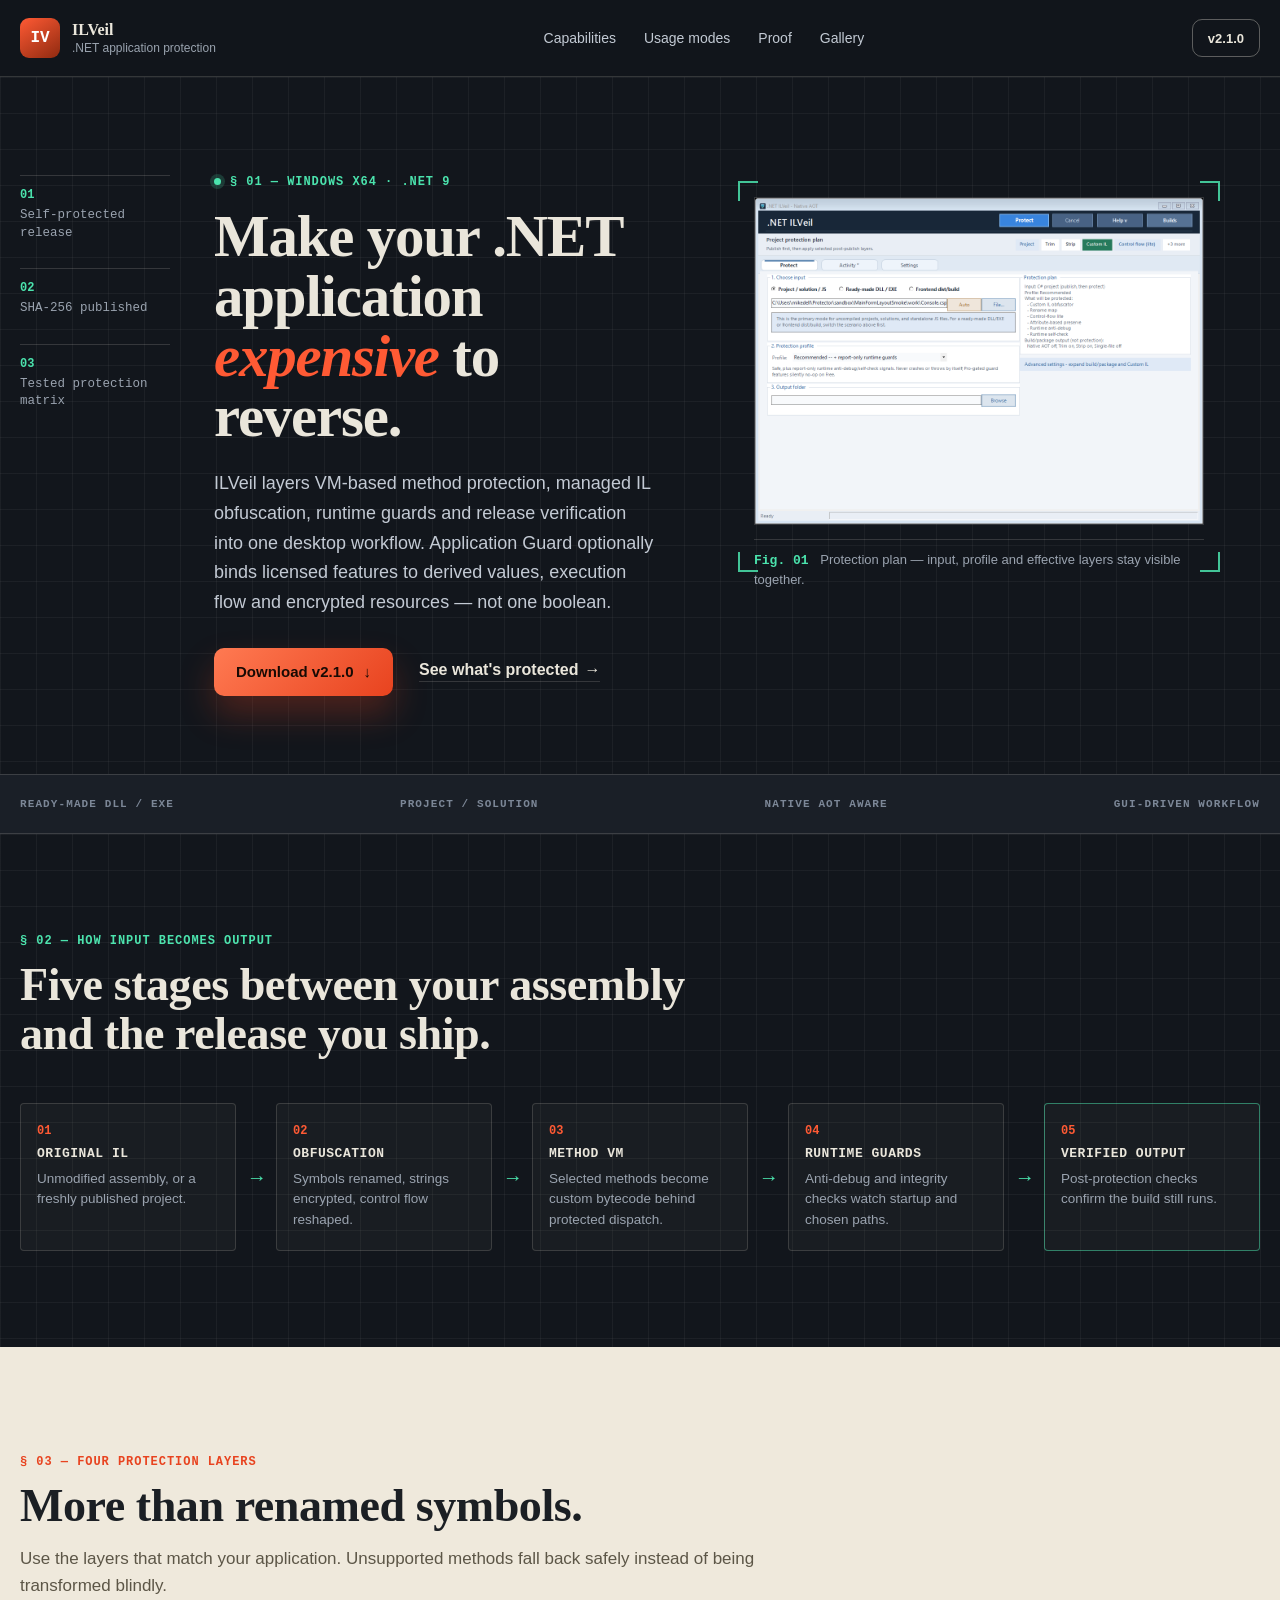
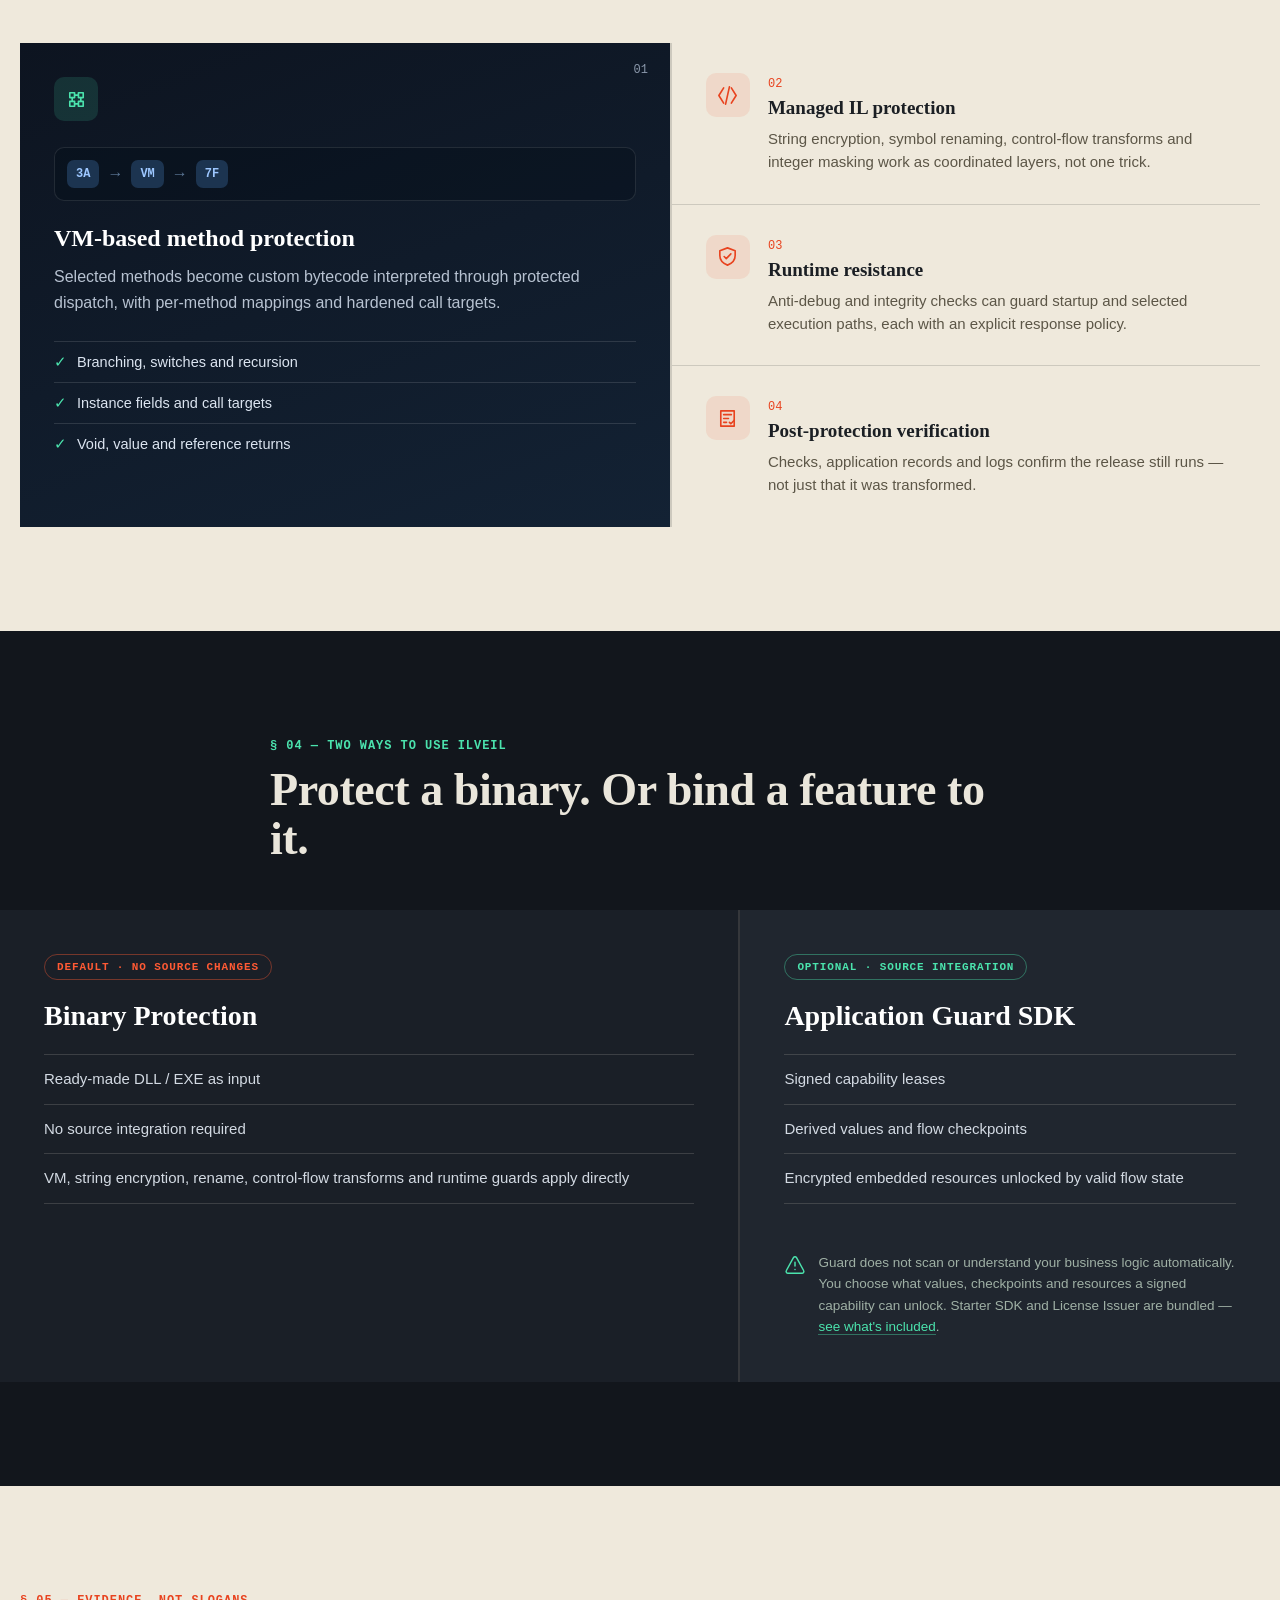
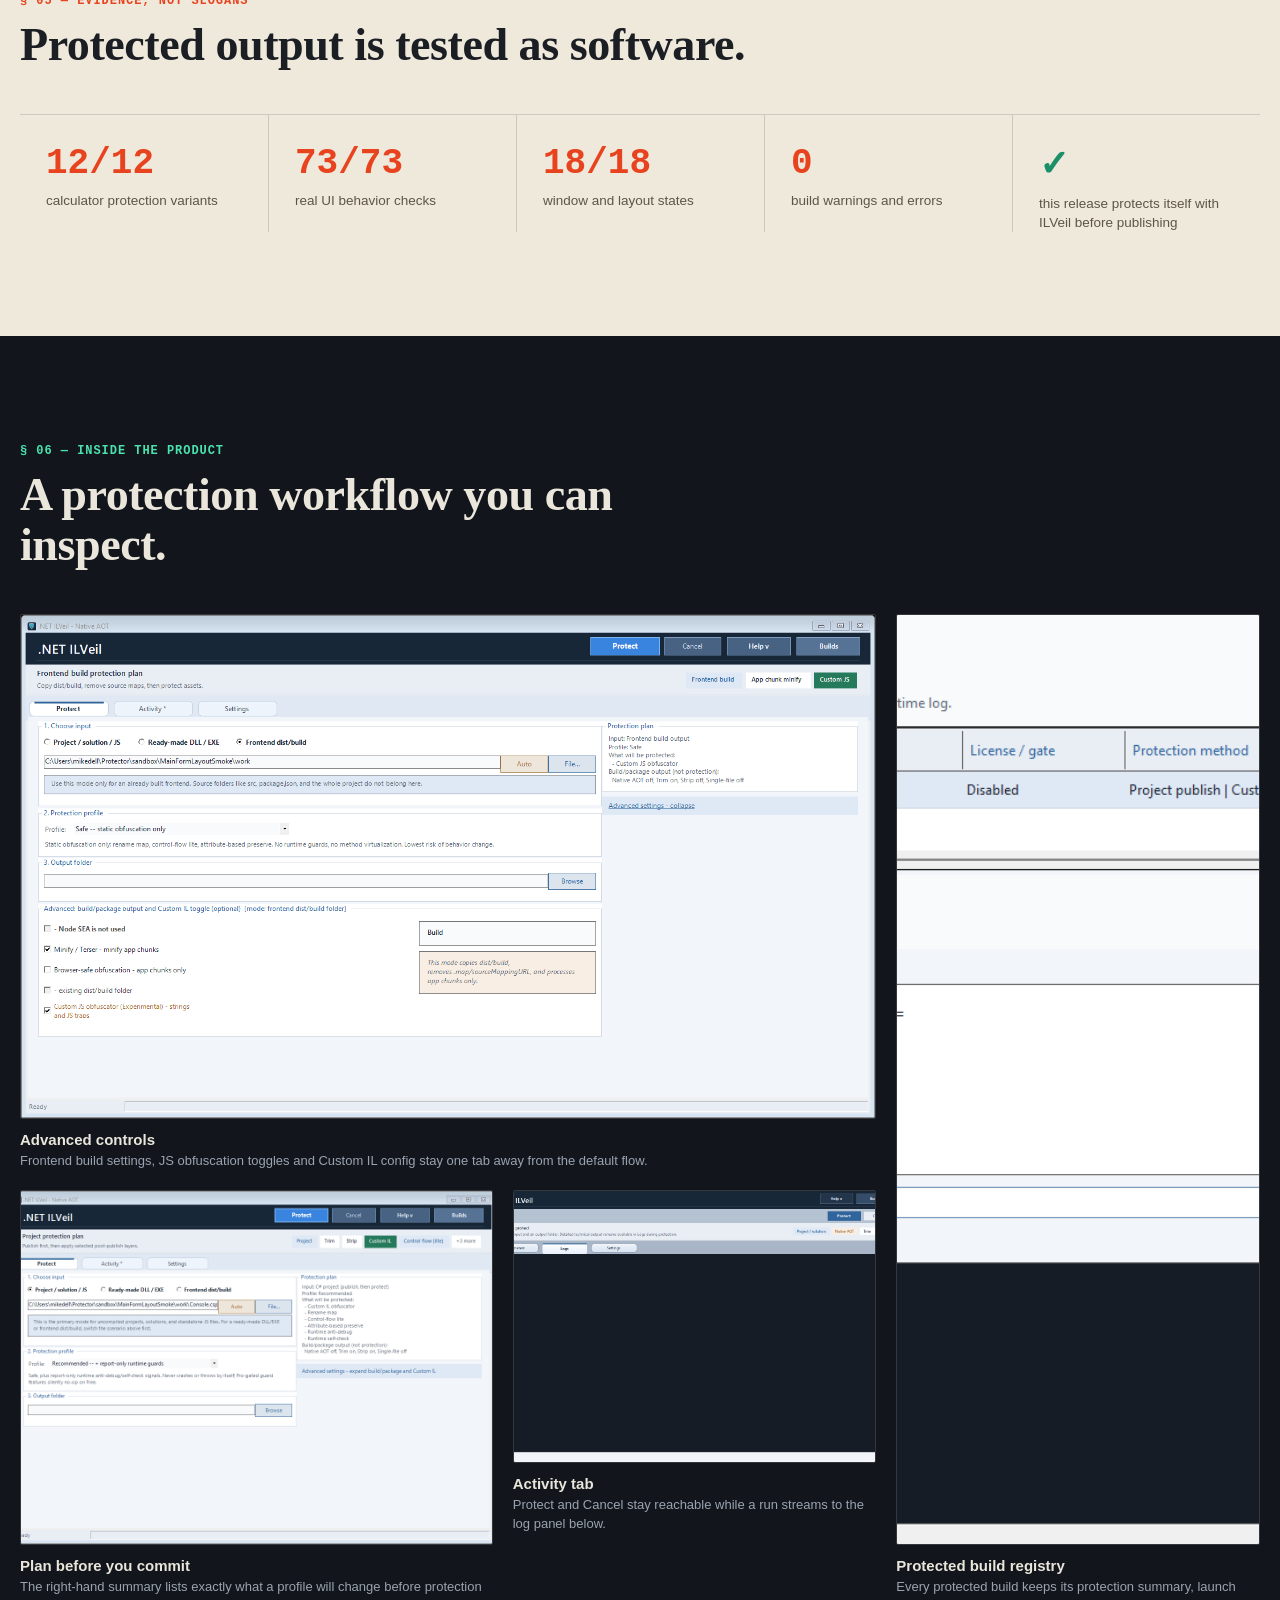
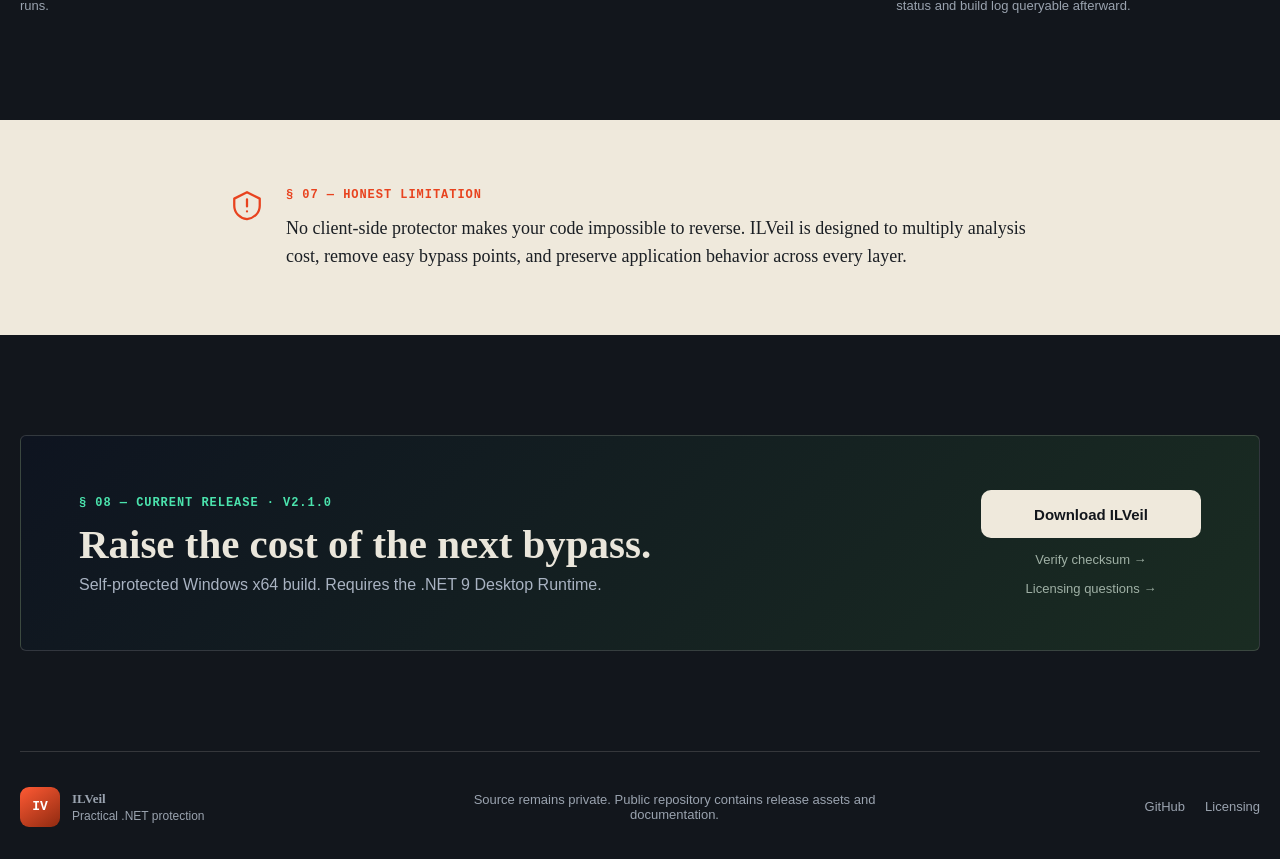
==== index.html @ 92268d52 "Refine ILVeil marketing site" ====
<!doctype html>
<html lang="en">
<head>
  <meta charset="utf-8">
  <meta name="viewport" content="width=device-width, initial-scale=1">
  <title>ILVeil .NET Obfuscator — Code Virtualization & App Protection</title>
  <meta name="description" content="Protect Windows .NET applications with method virtualization, IL obfuscation, runtime guards and optional license-bound Application Guard flows.">
  <meta name="robots" content="index, follow, max-image-preview:large">
  <meta name="author" content="ILVeil">
  <meta name="theme-color" content="#12161c">
  <link rel="canonical" href="https://denis-rz.github.io/ILVeil-Releases/">
  <meta property="og:title" content="ILVeil .NET Obfuscator — Code Virtualization & App Protection">
  <meta property="og:description" content="Layered binary protection and optional license-bound feature flows for Windows .NET applications.">
  <meta property="og:type" content="website">
  <meta property="og:url" content="https://denis-rz.github.io/ILVeil-Releases/">
  <meta property="og:site_name" content="ILVeil">
  <meta property="og:image" content="https://denis-rz.github.io/ILVeil-Releases/assets/screenshots/overview-main.png">
  <meta property="og:image:alt" content="ILVeil desktop .NET protection workflow">
  <meta name="twitter:card" content="summary_large_image">
  <meta name="twitter:title" content="ILVeil .NET Obfuscator — Code Virtualization & App Protection">
  <meta name="twitter:description" content="VM-based method protection, managed obfuscation, runtime guards and license-bound feature flows.">
  <meta name="twitter:image" content="https://denis-rz.github.io/ILVeil-Releases/assets/screenshots/overview-main.png">
  <link rel="icon" href="./assets/appicon.ico">
  <link rel="stylesheet" href="./styles.css?v=20260712d">
  <script type="application/ld+json">
  {"@context":"https://schema.org","@type":"SoftwareApplication","name":"ILVeil","applicationCategory":"DeveloperApplication","applicationSubCategory":".NET application protection and obfuscation","operatingSystem":"Windows 10, Windows 11","softwareVersion":"2.1.0","url":"https://denis-rz.github.io/ILVeil-Releases/","downloadUrl":"https://github.com/Denis-RZ/ILVeil-Releases/releases/download/v2.1.0/ILVeil-win-x64-2.1.0.zip","image":"https://denis-rz.github.io/ILVeil-Releases/assets/screenshots/overview-main.png","description":"Windows desktop software for VM-based .NET method protection, managed IL obfuscation, runtime guards and optional license-bound application flows.","offers":{"@type":"Offer","price":"0","priceCurrency":"USD","availability":"https://schema.org/InStock"}}
  </script>
</head>
<body>
  <a class="skip-link" href="#top">Skip to content</a>
  <header class="nav-wrap">
    <nav class="nav shell" aria-label="Primary navigation">
      <a class="brand" href="#top"><span class="brand-mark">IV</span><span><strong>ILVeil</strong><small>.NET application protection</small></span></a>
      <div class="nav-links">
        <a href="#capabilities">Capabilities</a><a href="#modes">Usage modes</a><a href="#proof">Proof</a><a href="#gallery">Gallery</a>
      </div>
      <a class="button button-small button-outline" href="https://github.com/Denis-RZ/ILVeil-Releases/releases/tag/v2.1.0">v2.1.0</a>
    </nav>
  </header>

  <main id="top">

    <section class="hero blueprint">
      <div class="shell hero-grid">
        <ul class="hero-rail" aria-label="Trust signals">
          <li><b>01</b><span>Self-protected release</span></li>
          <li><b>02</b><span>SHA-256 published</span></li>
          <li><b>03</b><span>Tested protection matrix</span></li>
        </ul>
        <div class="hero-copy">
          <span class="kicker"><i></i>§ 01 — Windows x64 · .NET 9</span>
          <h1>Make your .NET application <em>expensive</em> to reverse.</h1>
          <p class="hero-lede">ILVeil layers VM-based method protection, managed IL obfuscation, runtime guards and release verification into one desktop workflow. Application Guard optionally binds licensed features to derived values, execution flow and encrypted resources — not one boolean.</p>
          <div class="hero-actions">
            <a class="button button-primary" href="https://github.com/Denis-RZ/ILVeil-Releases/releases/download/v2.1.0/ILVeil-win-x64-2.1.0.zip">Download v2.1.0 <span>↓</span></a>
            <a class="text-link" href="#capabilities">See what's protected <span>→</span></a>
          </div>
        </div>
        <figure class="figure-frame hero-figure">
          <i class="corner corner-tl"></i><i class="corner corner-tr"></i><i class="corner corner-bl"></i><i class="corner corner-br"></i>
          <img src="./assets/screenshots/overview-main.png" width="1100" height="800" alt="ILVeil protection plan screen showing input selection, protection profile and output settings">
          <figcaption><b>Fig. 01</b> Protection plan — input, profile and effective layers stay visible together.</figcaption>
        </figure>
      </div>
    </section>

    <section class="signal-bar">
      <div class="shell signals"><span>READY-MADE DLL / EXE</span><span>PROJECT / SOLUTION</span><span>NATIVE AOT AWARE</span><span>GUI-DRIVEN WORKFLOW</span></div>
    </section>

    <section class="section pipeline-section blueprint" id="pipeline">
      <div class="shell">
        <div class="section-head">
          <span class="kicker">§ 02 — How input becomes output</span>
          <h2>Five stages between your assembly and the release you ship.</h2>
        </div>
        <div class="pipeline" role="list">
          <div class="pl-node" role="listitem"><b class="pl-num">01</b><span class="pl-tag">ORIGINAL IL</span><p>Unmodified assembly, or a freshly published project.</p></div>
          <i class="pl-arrow" aria-hidden="true">→</i>
          <div class="pl-node" role="listitem"><b class="pl-num">02</b><span class="pl-tag">OBFUSCATION</span><p>Symbols renamed, strings encrypted, control flow reshaped.</p></div>
          <i class="pl-arrow" aria-hidden="true">→</i>
          <div class="pl-node" role="listitem"><b class="pl-num">03</b><span class="pl-tag">METHOD VM</span><p>Selected methods become custom bytecode behind protected dispatch.</p></div>
          <i class="pl-arrow" aria-hidden="true">→</i>
          <div class="pl-node" role="listitem"><b class="pl-num">04</b><span class="pl-tag">RUNTIME GUARDS</span><p>Anti-debug and integrity checks watch startup and chosen paths.</p></div>
          <i class="pl-arrow" aria-hidden="true">→</i>
          <div class="pl-node pl-node-out" role="listitem"><b class="pl-num">05</b><span class="pl-tag">VERIFIED OUTPUT</span><p>Post-protection checks confirm the build still runs.</p></div>
        </div>
      </div>
    </section>

    <section class="section paper" id="capabilities">
      <div class="shell">
        <div class="section-head">
          <span class="kicker">§ 03 — Four protection layers</span>
          <h2>More than renamed symbols.</h2>
          <p>Use the layers that match your application. Unsupported methods fall back safely instead of being transformed blindly.</p>
        </div>
        <div class="capabilities-grid">
          <article class="cap-main">
            <span class="feature-index">01</span>
            <div class="feature-icon"><svg viewBox="0 0 24 24" aria-hidden="true"><path d="M5 5h5v5H5zM14 5h5v5h-5zM5 14h5v5H5zM14 14h5v5h-5z"/><path d="M10 7.5h4M7.5 10v4M16.5 10v4M10 16.5h4"/></svg></div>
            <div class="feature-visual"><span>3A</span><i>→</i><span>VM</span><i>→</i><span>7F</span></div>
            <h3>VM-based method protection</h3>
            <p>Selected methods become custom bytecode interpreted through protected dispatch, with per-method mappings and hardened call targets.</p>
            <ul><li>Branching, switches and recursion</li><li>Instance fields and call targets</li><li>Void, value and reference returns</li></ul>
          </article>
          <div class="cap-list">
            <article class="cap-item">
              <div class="feature-icon"><svg viewBox="0 0 24 24" aria-hidden="true"><path d="M8 4 3 12l5 8M16 4l5 8-5 8M14 3l-4 18"/></svg></div>
              <div><span class="feature-index-inline">02</span><h3>Managed IL protection</h3><p>String encryption, symbol renaming, control-flow transforms and integer masking work as coordinated layers, not one trick.</p></div>
            </article>
            <article class="cap-item">
              <div class="feature-icon"><svg viewBox="0 0 24 24" aria-hidden="true"><path d="M12 3 20 6v5c0 5-3.4 8.3-8 10-4.6-1.7-8-5-8-10V6z"/><path d="m8.5 12 2.2 2.2 4.8-5"/></svg></div>
              <div><span class="feature-index-inline">03</span><h3>Runtime resistance</h3><p>Anti-debug and integrity checks can guard startup and selected execution paths, each with an explicit response policy.</p></div>
            </article>
            <article class="cap-item">
              <div class="feature-icon"><svg viewBox="0 0 24 24" aria-hidden="true"><path d="M5 4h14v16H5zM8 8h8M8 12h5M8 16h3"/><path d="m14 16 1.5 1.5L19 14"/></svg></div>
              <div><span class="feature-index-inline">04</span><h3>Post-protection verification</h3><p>Checks, application records and logs confirm the release still runs — not just that it was transformed.</p></div>
            </article>
          </div>
        </div>
      </div>
    </section>

    <section class="modes-section" id="modes">
      <div class="section-head shell">
        <span class="kicker kicker-verify">§ 04 — Two ways to use ILVeil</span>
        <h2>Protect a binary. Or bind a feature to it.</h2>
      </div>
      <div class="modes-grid">
        <div class="mode-panel mode-primary">
          <span class="mode-tag">DEFAULT · NO SOURCE CHANGES</span>
          <h3>Binary Protection</h3>
          <ul>
            <li>Ready-made DLL / EXE as input</li>
            <li>No source integration required</li>
            <li>VM, string encryption, rename, control-flow transforms and runtime guards apply directly</li>
          </ul>
        </div>
        <div class="mode-panel mode-secondary">
          <span class="mode-tag mode-tag-verify">OPTIONAL · SOURCE INTEGRATION</span>
          <h3>Application Guard SDK</h3>
          <ul>
            <li>Signed capability leases</li>
            <li>Derived values and flow checkpoints</li>
            <li>Encrypted embedded resources unlocked by valid flow state</li>
          </ul>
          <div class="mode-note">
            <svg viewBox="0 0 24 24" aria-hidden="true"><path d="M12 9v4M12 17h.01M10.3 3.9 2.6 18a2 2 0 0 0 1.8 3h15.2a2 2 0 0 0 1.8-3L13.7 3.9a2 2 0 0 0-3.4 0Z"/></svg>
            <p>Guard does not scan or understand your business logic automatically. You choose what values, checkpoints and resources a signed capability can unlock. Starter SDK and License Issuer are bundled — <a href="./release-notes.md">see what's included</a>.</p>
          </div>
        </div>
      </div>
    </section>

    <section class="section paper" id="proof">
      <div class="shell">
        <div class="section-head">
          <span class="kicker">§ 05 — Evidence, not slogans</span>
          <h2>Protected output is tested as software.</h2>
        </div>
        <div class="ledger">
          <div class="ledger-item"><strong>12/12</strong><span>calculator protection variants</span></div>
          <div class="ledger-item"><strong>73/73</strong><span>real UI behavior checks</span></div>
          <div class="ledger-item"><strong>18/18</strong><span>window and layout states</span></div>
          <div class="ledger-item"><strong>0</strong><span>build warnings and errors</span></div>
          <div class="ledger-item ledger-item-text"><strong>✓</strong><span>this release protects itself with ILVeil before publishing</span></div>
        </div>
      </div>
    </section>

    <section class="section gallery-section" id="gallery">
      <div class="shell">
        <div class="section-head">
          <span class="kicker">§ 06 — Inside the product</span>
          <h2>A protection workflow you can inspect.</h2>
        </div>
        <div class="gallery-grid">
          <figure class="shot shot-a">
            <img loading="lazy" decoding="async" src="./assets/screenshots/settings-custom-il.png" width="1500" height="884" alt="ILVeil advanced settings for Custom IL obfuscation and JS protection controls">
            <figcaption><b>Advanced controls</b><span>Frontend build settings, JS obfuscation toggles and Custom IL config stay one tab away from the default flow.</span></figcaption>
          </figure>
          <figure class="shot shot-b">
            <img loading="lazy" decoding="async" src="./assets/screenshots/applications.png" width="1460" height="801" alt="ILVeil protected build registry listing a tracked application and its build summary">
            <figcaption><b>Protected build registry</b><span>Every protected build keeps its protection summary, launch status and build log queryable afterward.</span></figcaption>
          </figure>
          <figure class="shot shot-c">
            <img loading="lazy" decoding="async" src="./assets/screenshots/overview-main.png" width="1100" height="800" alt="Detail crop of the ILVeil protection plan summary panel listing what a profile will change">
            <figcaption><b>Plan before you commit</b><span>The right-hand summary lists exactly what a profile will change before protection runs.</span></figcaption>
          </figure>
          <figure class="shot shot-d">
            <img loading="lazy" decoding="async" src="./assets/screenshots/logs.png" width="1280" height="845" alt="ILVeil activity tab toolbar with Protect and Cancel controls above the run log panel">
            <figcaption><b>Activity tab</b><span>Protect and Cancel stay reachable while a run streams to the log panel below.</span></figcaption>
          </figure>
        </div>
      </div>
    </section>

    <section class="honesty-section paper" id="honesty">
      <div class="shell honesty-wrap">
        <svg viewBox="0 0 24 24" aria-hidden="true" class="honesty-icon"><path d="M12 3 3 7.5v5c0 5 3.8 8.7 9 9.5 5.2-.8 9-4.5 9-9.5v-5z"/><path d="M12 8v5M12 16.5h.01"/></svg>
        <div>
          <span class="kicker">§ 07 — Honest limitation</span>
          <p>No client-side protector makes your code impossible to reverse. ILVeil is designed to multiply analysis cost, remove easy bypass points, and preserve application behavior across every layer.</p>
        </div>
      </div>
    </section>

    <section class="cta shell" id="download">
      <div>
        <span class="kicker kicker-verify">§ 08 — Current release · v2.1.0</span>
        <h2>Raise the cost of the next bypass.</h2>
        <p>Self-protected Windows x64 build. Requires the .NET 9 Desktop Runtime.</p>
      </div>
      <div class="cta-actions">
        <a class="button button-light" href="https://github.com/Denis-RZ/ILVeil-Releases/releases/download/v2.1.0/ILVeil-win-x64-2.1.0.zip">Download ILVeil</a>
        <a href="./releases/SHA256SUMS.txt">Verify checksum →</a>
        <a href="mailto:dengwebdev@gmail.com">Licensing questions →</a>
      </div>
    </section>
  </main>

  <footer class="footer shell">
    <a class="brand" href="#top"><span class="brand-mark">IV</span><span><strong>ILVeil</strong><small>Practical .NET protection</small></span></a>
    <p>Source remains private. Public repository contains release assets and documentation.</p>
    <div><a href="https://github.com/Denis-RZ/ILVeil-Releases">GitHub</a><a href="mailto:dengwebdev@gmail.com">Licensing</a></div>
  </footer>
</body>
</html>
---- styles.css ----
/* ===== Tokens ===== */
:root{
  --ink:#12161c;
  --ink-2:#1a1f27;
  --ink-3:#20262f;
  --paper:#efe9dc;
  --paper-2:#e6dfcd;
  --text-dark:#eae6db;
  --text-dark-muted:#9aa3af;
  --text-paper:#1b1f24;
  --text-paper-muted:#5c5647;
  --rule-dark:rgba(234,230,219,.16);
  --rule-paper:rgba(27,31,36,.16);
  --signal:#ff5a34;
  --signal-2:#e8431f;
  --verify:#4be3ad;
  --mono:ui-monospace,"Cascadia Code","Cascadia Mono",Consolas,"SFMono-Regular",Menlo,monospace;
  --serif:ui-serif,Charter,"Iowan Old Style","Palatino Linotype",Georgia,"Times New Roman",serif;
  --sans:"Segoe UI Variable Text","Segoe UI",-apple-system,BlinkMacSystemFont,Roboto,sans-serif;
  --max:1280px;
}
*{box-sizing:border-box}
html{scroll-behavior:smooth}
body{margin:0;background:var(--ink);color:var(--text-dark);font-family:var(--sans);overflow-x:hidden}
a{color:inherit;text-decoration:none}
img{display:block;max-width:100%;height:auto}
ul{margin:0;padding:0;list-style:none}
p{margin:0}
.shell{width:min(calc(100% - 40px),var(--max));margin-inline:auto}
.paper{background:var(--paper);color:var(--text-paper)}
.skip-link{position:absolute;left:-999px;top:0;z-index:100;padding:14px 18px;background:var(--signal);color:var(--ink);font-weight:700}
.skip-link:focus{left:12px;top:12px}

/* ===== Focus / motion ===== */
a:focus-visible,button:focus-visible,.button:focus-visible{outline:3px solid var(--signal);outline-offset:3px;border-radius:6px}
.paper a:focus-visible,.paper .button:focus-visible{outline-color:var(--signal-2)}
@media (prefers-reduced-motion:reduce){
  html{scroll-behavior:auto}
  *{animation-duration:.001ms!important;animation-iteration-count:1!important;transition-duration:.001ms!important;scroll-behavior:auto!important}
}

/* ===== Typography ===== */
h1,h2,h3{font-family:var(--serif);margin:0;font-weight:700}
.kicker{display:inline-flex;align-items:center;gap:9px;font-family:var(--mono);color:var(--verify);font-size:12px;font-weight:700;letter-spacing:.08em;text-transform:uppercase}
.paper .kicker{color:var(--signal-2)}
.kicker-verify{color:var(--verify)}
.paper .kicker-verify{color:#1a8f68}
.kicker i{width:7px;height:7px;border-radius:50%;background:var(--verify);box-shadow:0 0 0 4px rgba(75,227,173,.18)}
h1 em,h2 em{font-style:italic;color:var(--signal)}

/* ===== Nav ===== */
.nav-wrap{position:sticky;top:0;z-index:30;background:rgba(18,22,28,.88);border-bottom:1px solid var(--rule-dark);backdrop-filter:blur(16px)}
.nav{height:76px;display:flex;align-items:center;justify-content:space-between;gap:28px}
.brand{display:flex;align-items:center;gap:12px}
.brand-mark{display:grid;place-items:center;width:40px;height:40px;border-radius:9px;background:linear-gradient(145deg,var(--signal),#8f2a10);color:#fff;font-family:var(--mono);font-weight:800}
.brand strong,.brand small{display:block}
.brand strong{font-family:var(--serif)}
.brand small{margin-top:2px;color:var(--text-dark-muted);font-size:12px}
.nav-links{display:flex;gap:28px;font-size:14px;color:#c3cad4}
.nav-links a:hover{color:var(--verify)}
.button{display:inline-flex;align-items:center;justify-content:center;gap:10px;min-height:48px;padding:0 22px;border-radius:10px;font-weight:700;font-size:15px;transition:transform .15s ease,box-shadow .15s ease}
.button:hover{transform:translateY(-2px)}
.button-small{min-height:38px;padding:0 15px;font-size:13px}
.button-outline{border:1px solid rgba(234,230,219,.35);color:var(--text-dark)}
.button-primary{background:linear-gradient(135deg,#ff7a52,var(--signal-2));color:#180a04;box-shadow:0 18px 34px rgba(232,67,31,.28)}
.button-light{background:var(--paper);color:var(--ink)}
.text-link{display:inline-flex;align-items:center;gap:6px;font-weight:700;color:var(--text-dark);border-bottom:1px solid var(--rule-dark);padding-bottom:2px}
.text-link:hover{color:var(--verify);border-color:var(--verify)}
.text-link span{transition:transform .15s ease}
.text-link:hover span{transform:translateX(3px)}

/* ===== Blueprint texture ===== */
.blueprint{position:relative}
.blueprint::before{content:"";position:absolute;inset:0;background-image:linear-gradient(rgba(234,230,219,.05) 1px,transparent 1px),linear-gradient(90deg,rgba(234,230,219,.05) 1px,transparent 1px);background-size:36px 36px;pointer-events:none}

/* ===== Hero ===== */
.hero{padding:88px 0 78px}
.hero-grid{position:relative;display:grid;grid-template-columns:150px minmax(320px,440px) 1fr;gap:44px;align-items:start}
.hero-rail{display:flex;flex-direction:column;gap:26px;padding-top:10px;font-family:var(--mono)}
.hero-rail li{display:flex;flex-direction:column;gap:5px;padding-top:12px;border-top:1px solid var(--rule-dark)}
.hero-rail b{color:var(--verify);font-size:12px}
.hero-rail span{color:var(--text-dark-muted);font-size:12.5px;line-height:1.4}
.hero-copy{padding-top:6px}
h1{max-width:600px;margin:18px 0 22px;font-size:clamp(42px,4.6vw,68px);line-height:1.02;letter-spacing:-.02em}
.hero-lede{max-width:560px;margin:0 0 30px;color:#c3cad4;font-size:18px;line-height:1.65}
.hero-actions{display:flex;flex-wrap:wrap;align-items:center;gap:26px}
.hero-figure{align-self:start}
.figure-frame{position:relative;padding:16px}
.corner{position:absolute;width:20px;height:20px;border:2px solid var(--verify);opacity:.85}
.corner-tl{top:0;left:0;border-right:none;border-bottom:none}
.corner-tr{top:0;right:0;border-left:none;border-bottom:none}
.corner-bl{bottom:34px;left:0;border-right:none;border-top:none}
.corner-br{bottom:34px;right:0;border-left:none;border-top:none}
.figure-frame img{border:1px solid var(--rule-dark)}
.figure-frame figcaption{margin-top:14px;padding-top:10px;border-top:1px solid var(--rule-dark);color:var(--text-dark-muted);font-size:13px;line-height:1.5}
.figure-frame figcaption b{font-family:var(--mono);color:var(--verify);margin-right:8px}

/* ===== Signal bar ===== */
.signal-bar{background:var(--ink-2);border-top:1px solid var(--rule-dark);border-bottom:1px solid var(--rule-dark)}
.signals{min-height:58px;display:flex;align-items:center;justify-content:space-between;gap:20px;flex-wrap:wrap;padding:14px 0;font-family:var(--mono);font-size:11px;font-weight:700;letter-spacing:.1em;color:#7c8797}

/* ===== Sections ===== */
.section{padding:104px 0}
.section-head{max-width:740px;margin-bottom:44px}
.section-head h2{margin:12px 0 14px;font-size:clamp(34px,3.6vw,52px);line-height:1.08;letter-spacing:-.01em}
.section-head p{color:var(--text-dark-muted);font-size:17px;line-height:1.6}
.paper .section-head p{color:var(--text-paper-muted)}

/* ===== Pipeline ===== */
.pipeline-section{padding:96px 0}
.pipeline{display:flex;align-items:stretch;flex-wrap:wrap;gap:18px 10px}
.pl-node{flex:1 1 170px;display:flex;flex-direction:column;gap:8px;padding:20px 16px;border:1px solid var(--rule-dark);border-radius:4px;background:rgba(234,230,219,.03)}
.pl-node-out{border-color:rgba(75,227,173,.5)}
.pl-num{font-family:var(--mono);color:var(--signal);font-size:12px}
.pl-tag{font-family:var(--mono);font-size:13px;font-weight:700;letter-spacing:.04em;color:var(--text-dark)}
.pl-node p{color:var(--text-dark-muted);font-size:13.5px;line-height:1.5}
.pl-arrow{display:flex;align-items:center;justify-content:center;color:var(--verify);font-size:20px;flex:0 0 auto}

/* ===== Capabilities ===== */
.capabilities-grid{display:grid;grid-template-columns:1.05fr .95fr;gap:2px;background:var(--rule-paper)}
.cap-main{position:relative;padding:34px;background:linear-gradient(160deg,#0d1420,#132234);color:#eef1f5}
.feature-index{position:absolute;right:22px;top:20px;font-family:var(--mono);color:#8b98ab;font-size:12px}
.feature-icon{display:grid;place-items:center;width:44px;height:44px;margin-bottom:26px;border-radius:10px;background:rgba(75,227,173,.14);color:var(--verify)}
.feature-icon svg{width:23px;height:23px;fill:none;stroke:currentColor;stroke-width:1.7;stroke-linecap:round;stroke-linejoin:round}
.feature-visual{display:flex;align-items:center;gap:8px;margin:0 0 24px;padding:12px;border:1px solid rgba(255,255,255,.1);border-radius:10px;background:rgba(2,10,21,.3)}
.feature-visual span{padding:7px 9px;border-radius:7px;background:#1c3450;color:#9dc7ff;font:700 12px var(--mono)}
.feature-visual i{color:#5c7796;font-style:normal}
.cap-main h3{margin-bottom:12px;font-size:24px;color:#fff}
.cap-main p{color:#b7c2d1;line-height:1.6;font-size:16px}
.cap-main ul{margin-top:26px}
.cap-main li{padding:12px 0;border-top:1px solid rgba(255,255,255,.12);color:#dbe4f0;font-size:14.5px}
.cap-main li::before{content:"✓";margin-right:10px;color:var(--verify)}
.cap-list{display:flex;flex-direction:column;background:var(--paper)}
.cap-item{display:grid;grid-template-columns:44px 1fr;gap:18px;padding:30px 34px}
.cap-item + .cap-item{border-top:1px solid var(--rule-paper)}
.cap-item .feature-icon{margin-bottom:0;background:rgba(232,67,31,.1);color:var(--signal-2)}
.feature-index-inline{font-family:var(--mono);color:var(--signal-2);font-size:12px}
.cap-item h3{margin:6px 0 8px;font-size:19px;color:var(--text-paper)}
.cap-item p{color:var(--text-paper-muted);line-height:1.55;font-size:15px}

/* ===== Usage modes ===== */
.modes-section{padding:104px 0;background:var(--ink)}
.modes-section .section-head{margin-bottom:46px}
.modes-section h2{margin:12px 0 0;font-size:clamp(34px,3.6vw,52px);line-height:1.08;letter-spacing:-.01em}
.modes-grid{display:grid;grid-template-columns:1.3fr .95fr;gap:2px;background:var(--rule-dark)}
.mode-panel{padding:44px}
.mode-primary{background:var(--ink-2)}
.mode-secondary{background:var(--ink-3)}
.mode-tag{display:inline-block;font-family:var(--mono);font-size:11px;font-weight:700;letter-spacing:.08em;color:var(--signal);border:1px solid rgba(255,90,52,.4);border-radius:20px;padding:6px 12px}
.mode-tag-verify{color:var(--verify);border-color:rgba(75,227,173,.4)}
.mode-panel h3{margin:20px 0 22px;font-size:28px;color:#fff}
.mode-panel li{padding:13px 0;border-top:1px solid var(--rule-dark);color:#d3dae3;font-size:15px;line-height:1.5}
.mode-panel li:last-of-type{border-bottom:1px solid var(--rule-dark)}
.mode-note{display:flex;gap:12px;margin-top:26px;padding-top:22px;color:#9fb0a5;font-size:13.5px;line-height:1.6}
.mode-note p{margin:0}
.mode-note svg{flex:0 0 auto;width:22px;height:22px;fill:none;stroke:var(--verify);stroke-width:1.6;stroke-linecap:round;stroke-linejoin:round;margin-top:2px}
.mode-note a{color:var(--verify);border-bottom:1px solid rgba(75,227,173,.4)}

/* ===== Proof ledger ===== */
.ledger{display:flex;flex-wrap:wrap;border-top:1px solid var(--rule-paper)}
.ledger-item{flex:1 1 190px;padding:28px 26px 0;border-left:1px solid var(--rule-paper)}
.ledger-item:first-child{border-left:none}
.ledger-item strong{display:block;font-family:var(--mono);font-size:36px;color:var(--signal-2)}
.ledger-item span{display:block;margin-top:8px;color:var(--text-paper-muted);font-size:13.5px;line-height:1.4}
.ledger-item-text strong{color:#1a8f68}

/* ===== Gallery ===== */
.gallery-section{background:var(--ink)}
.gallery-grid{display:grid;grid-template-columns:1.3fr 1fr 1fr;grid-template-rows:auto auto;gap:20px}
.shot{margin:0;display:flex;flex-direction:column}
.shot img{border:1px solid var(--rule-dark);border-radius:2px;width:100%}
.shot-a{grid-column:1/3;grid-row:1}
.shot-a img{aspect-ratio:1500/884;object-fit:cover}
.shot-b{grid-column:3;grid-row:1/3}
.shot-b img{height:100%;aspect-ratio:1460/801;object-fit:cover}
.shot-c{grid-column:1;grid-row:2}
.shot-c img{aspect-ratio:4/3;object-fit:cover;object-position:78% 30%}
.shot-d{grid-column:2;grid-row:2}
.shot-d img{aspect-ratio:4/3;object-fit:cover;object-position:top}
.shot figcaption{margin-top:12px;display:grid;gap:4px}
.shot figcaption b{font-size:15px}
.shot figcaption span{color:var(--text-dark-muted);font-size:13px;line-height:1.45}

/* ===== Honesty ===== */
.honesty-section{padding:64px 0}
.honesty-wrap{display:flex;gap:22px;align-items:flex-start;max-width:820px}
.honesty-icon{flex:0 0 auto;width:34px;height:34px;fill:none;stroke:var(--signal-2);stroke-width:1.6;stroke-linecap:round;stroke-linejoin:round;margin-top:4px}
.honesty-wrap p{margin-top:12px;color:var(--text-paper);font-size:18px;line-height:1.6;font-family:var(--serif)}

/* ===== CTA ===== */
.cta{margin:100px auto;padding:54px 58px;border-radius:6px;background:linear-gradient(135deg,#0e1420,#1a2c22);border:1px solid var(--rule-dark);display:flex;align-items:center;justify-content:space-between;gap:34px;flex-wrap:wrap}
.cta h2{margin:10px 0 8px;font-size:clamp(30px,3.2vw,44px)}
.cta p{margin:0;color:#a9b3c2}
.cta-actions{display:grid;gap:14px;min-width:220px;text-align:center}
.cta-actions>a:not(.button-light){color:#9fb0a5;font-size:13px}
.cta-actions>a:not(.button-light):hover{color:var(--verify)}

/* ===== Footer ===== */
.footer{min-height:110px;padding:26px 0;border-top:1px solid var(--rule-dark);display:flex;align-items:center;justify-content:space-between;gap:24px;color:var(--text-dark-muted);font-size:13px}
.footer p{max-width:460px;text-align:center}
.footer>div{display:flex;gap:20px}
.footer>div a:hover{color:var(--verify)}

/* ===== Responsive ===== */
@media (max-width:1000px){
  .hero-grid{grid-template-columns:minmax(0,1fr);gap:36px}
  .hero-copy,.hero-figure,.figure-frame{min-width:0;max-width:100%}
  .hero-rail{flex-direction:row;flex-wrap:wrap;gap:22px 34px;order:3;padding-top:0}
  .hero-rail li{flex:1 1 160px;padding-top:12px}
  .hero-copy{order:1}
  .hero-figure{order:2}
  h1{max-width:100%}
  .hero-lede{max-width:640px}
  .capabilities-grid{grid-template-columns:1fr}
  .cap-main{grid-row:auto}
  .modes-grid{grid-template-columns:1fr}
  .gallery-grid{grid-template-columns:1fr 1fr}
  .shot-a{grid-column:1/3;grid-row:1}
  .shot-b{grid-column:1/3;grid-row:2}
  .shot-b img{aspect-ratio:1460/801;height:auto}
  .shot-c{grid-column:1;grid-row:3}
  .shot-d{grid-column:2;grid-row:3}
}
@media (max-width:760px){
  body{overflow-x:hidden}
  .shell{width:min(calc(100% - 28px),var(--max))}
  .nav{height:64px}
  .nav-links{display:none}
  .nav .button{padding:0 14px;font-size:12px}
  .hero{padding:52px 0}
  h1{max-width:100%;font-size:38px;overflow-wrap:anywhere;word-break:normal}
  h1 em{overflow-wrap:anywhere}
  .hero-lede{max-width:100%;font-size:16.5px;overflow-wrap:anywhere}
  .hero-figure,.figure-frame,.hero-figure img{width:100%;max-width:100%}
  .hero-actions{flex-direction:column;align-items:flex-start;gap:16px}
  .hero-actions .button{width:100%}
  .hero-rail{gap:16px 24px}
  .corner-bl,.corner-br{bottom:56px}
  .section,.pipeline-section,.modes-section,.honesty-section{padding:64px 0}
  .section-head h2{font-size:30px}
  .pipeline{flex-direction:column}
  .pl-arrow{transform:rotate(90deg);padding:2px 0}
  .cap-item{grid-template-columns:36px 1fr;gap:14px;padding:24px 22px}
  .mode-panel{padding:30px 24px}
  .ledger{flex-direction:column;border-top:none}
  .ledger-item{border-left:none;border-top:1px solid var(--rule-paper);padding:22px 4px 0}
  .ledger-item:first-child{border-top:none}
  .gallery-grid{grid-template-columns:1fr}
  .shot-a,.shot-b,.shot-c,.shot-d{grid-column:1;grid-row:auto}
  .shot-a img,.shot-b img{aspect-ratio:16/10}
  .shot-c img,.shot-d img{aspect-ratio:16/10}
  .honesty-wrap{flex-direction:column;gap:14px}
  .cta{margin:60px 0;padding:34px 24px;flex-direction:column;align-items:flex-start}
  .cta-actions{width:100%}
  .footer{flex-direction:column;align-items:flex-start}
  .footer p{text-align:left}
}
@media (max-width:400px){
  h1{font-size:32px}
  .brand small{display:none}
  .signals{justify-content:flex-start;gap:14px 22px}
  .ledger-item strong{font-size:30px}
}
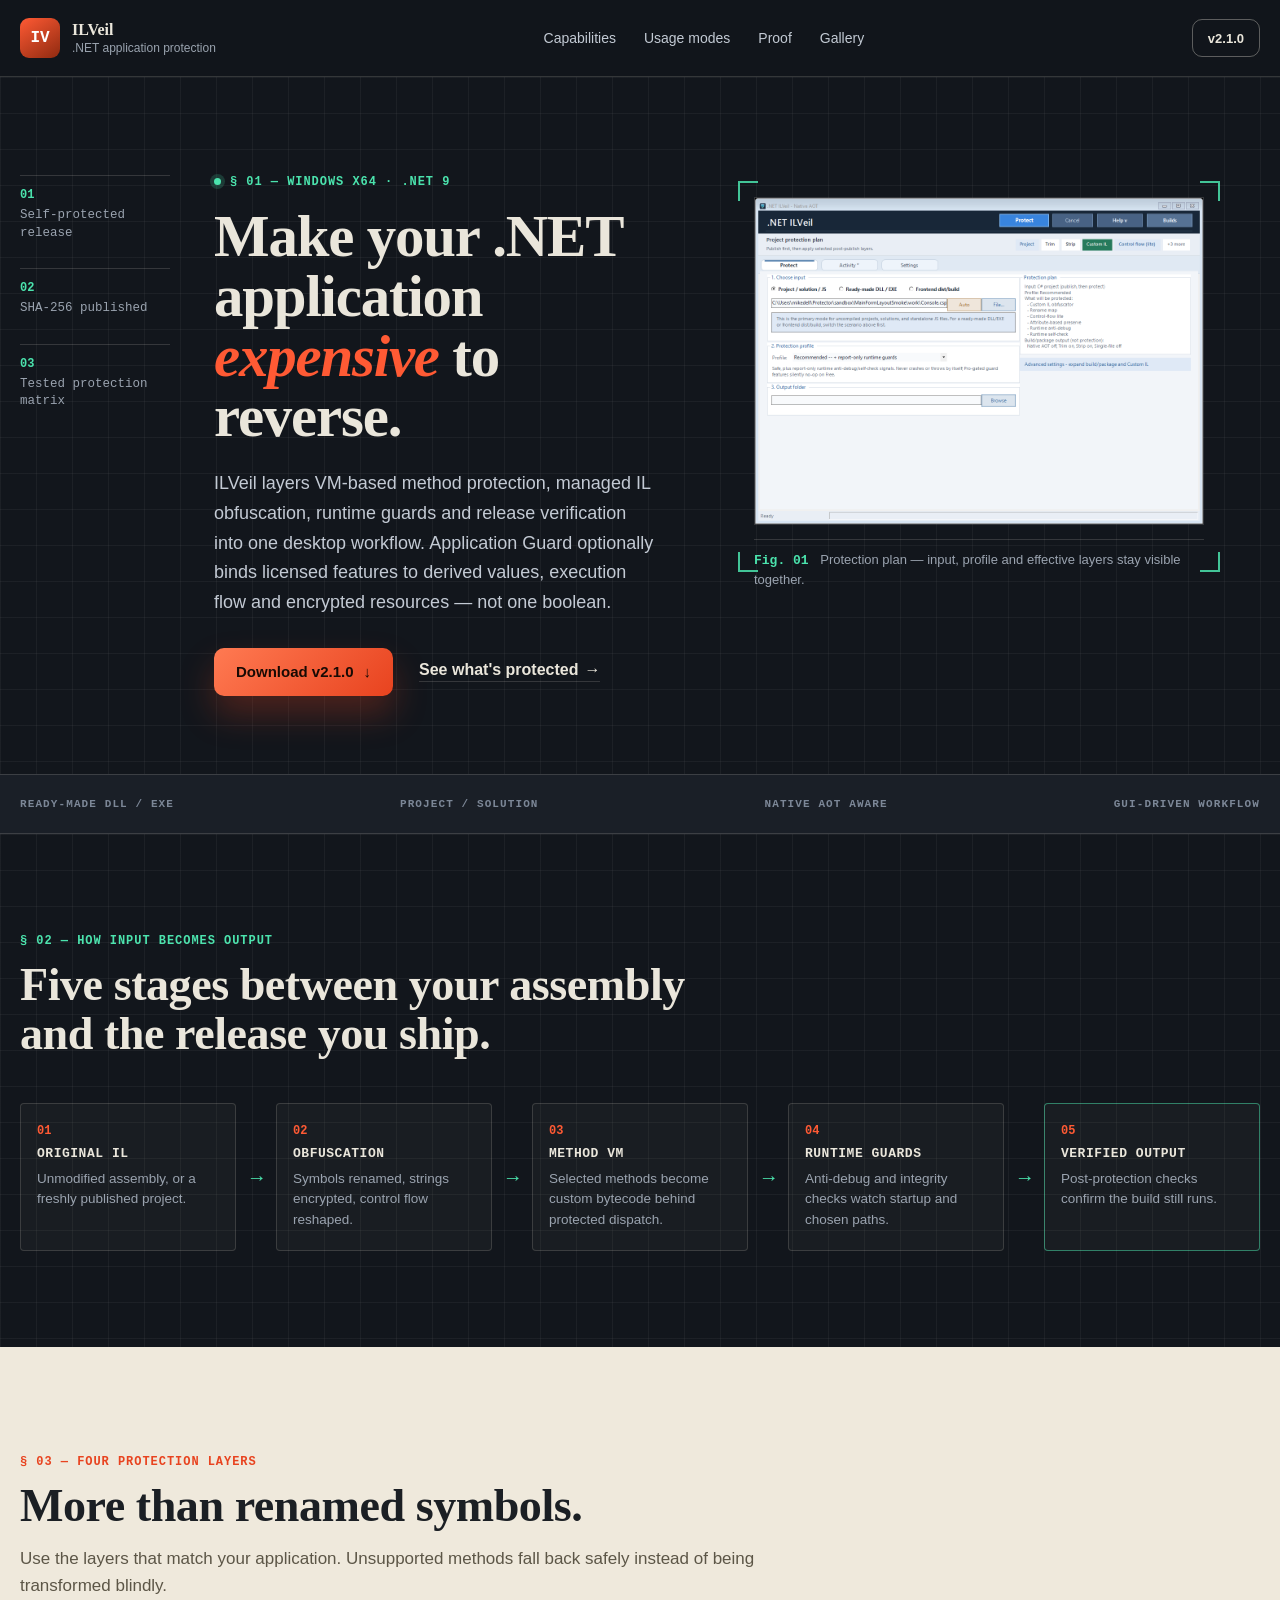
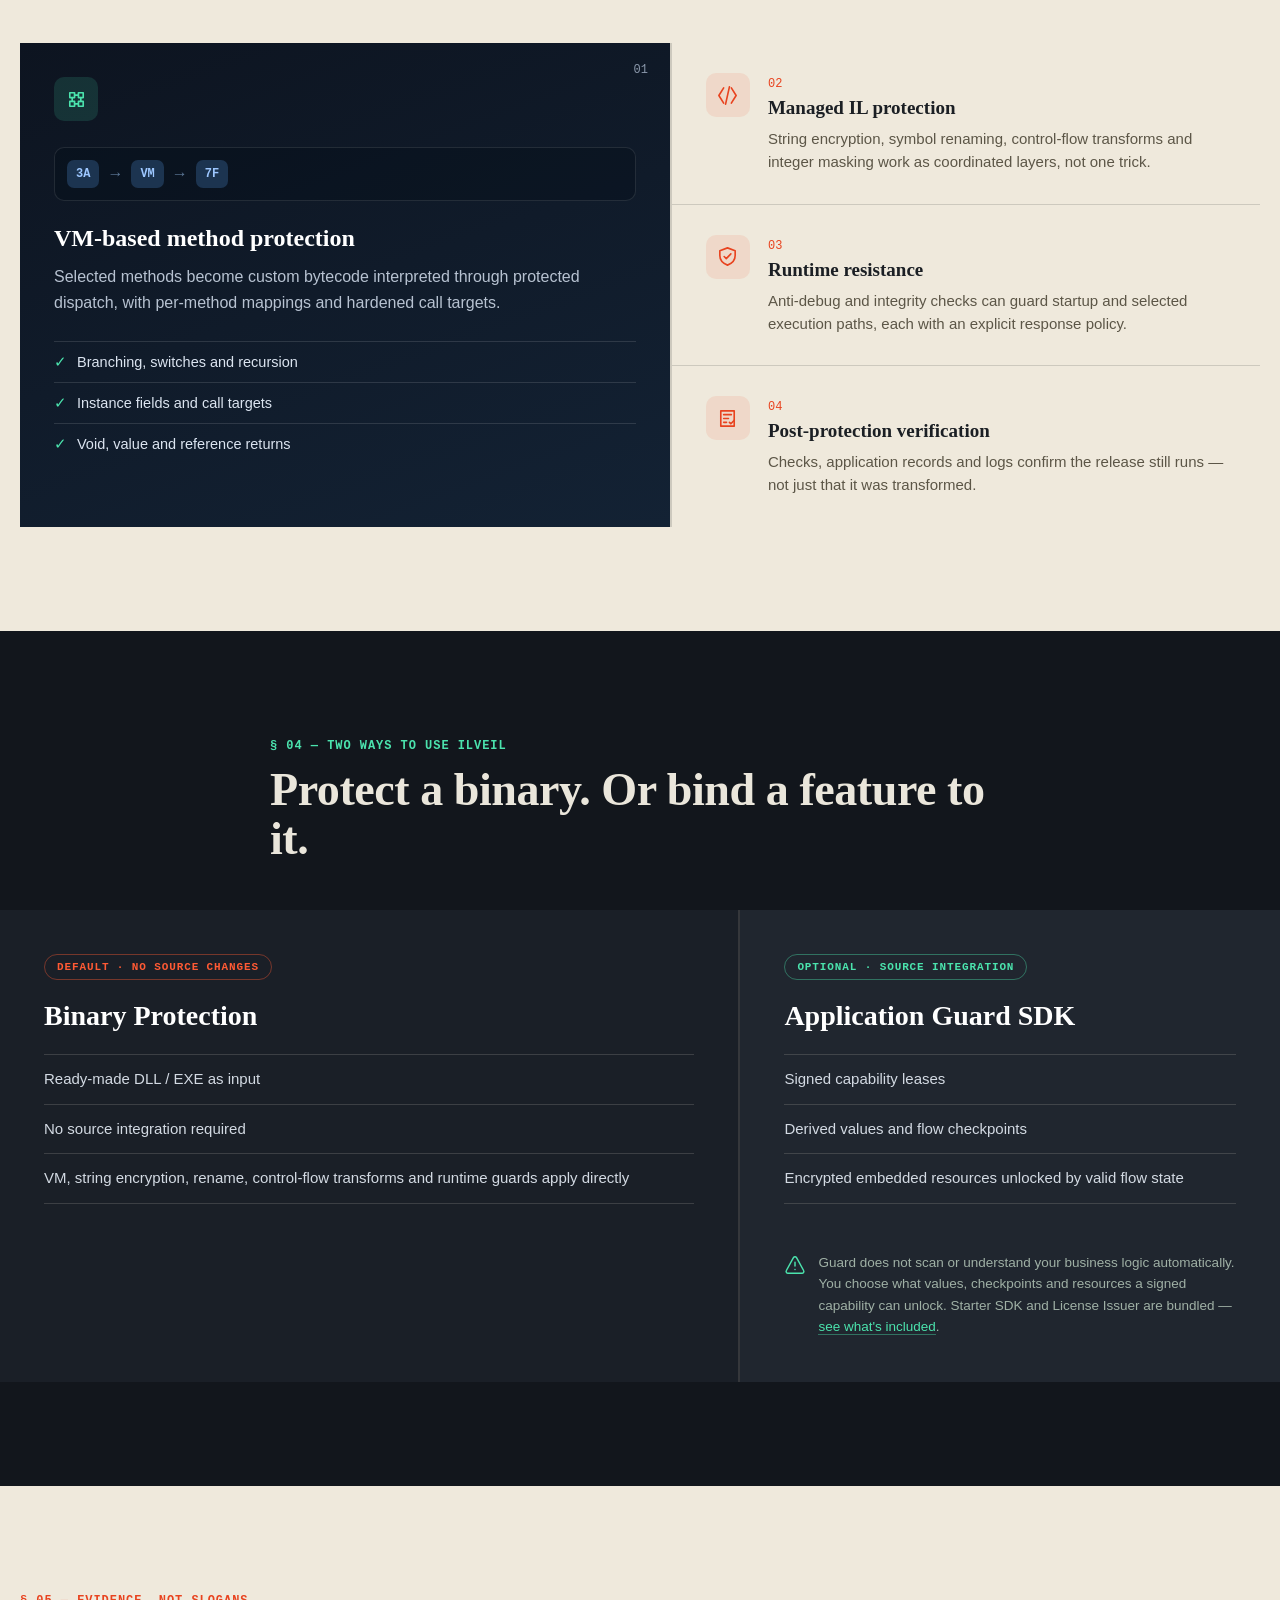
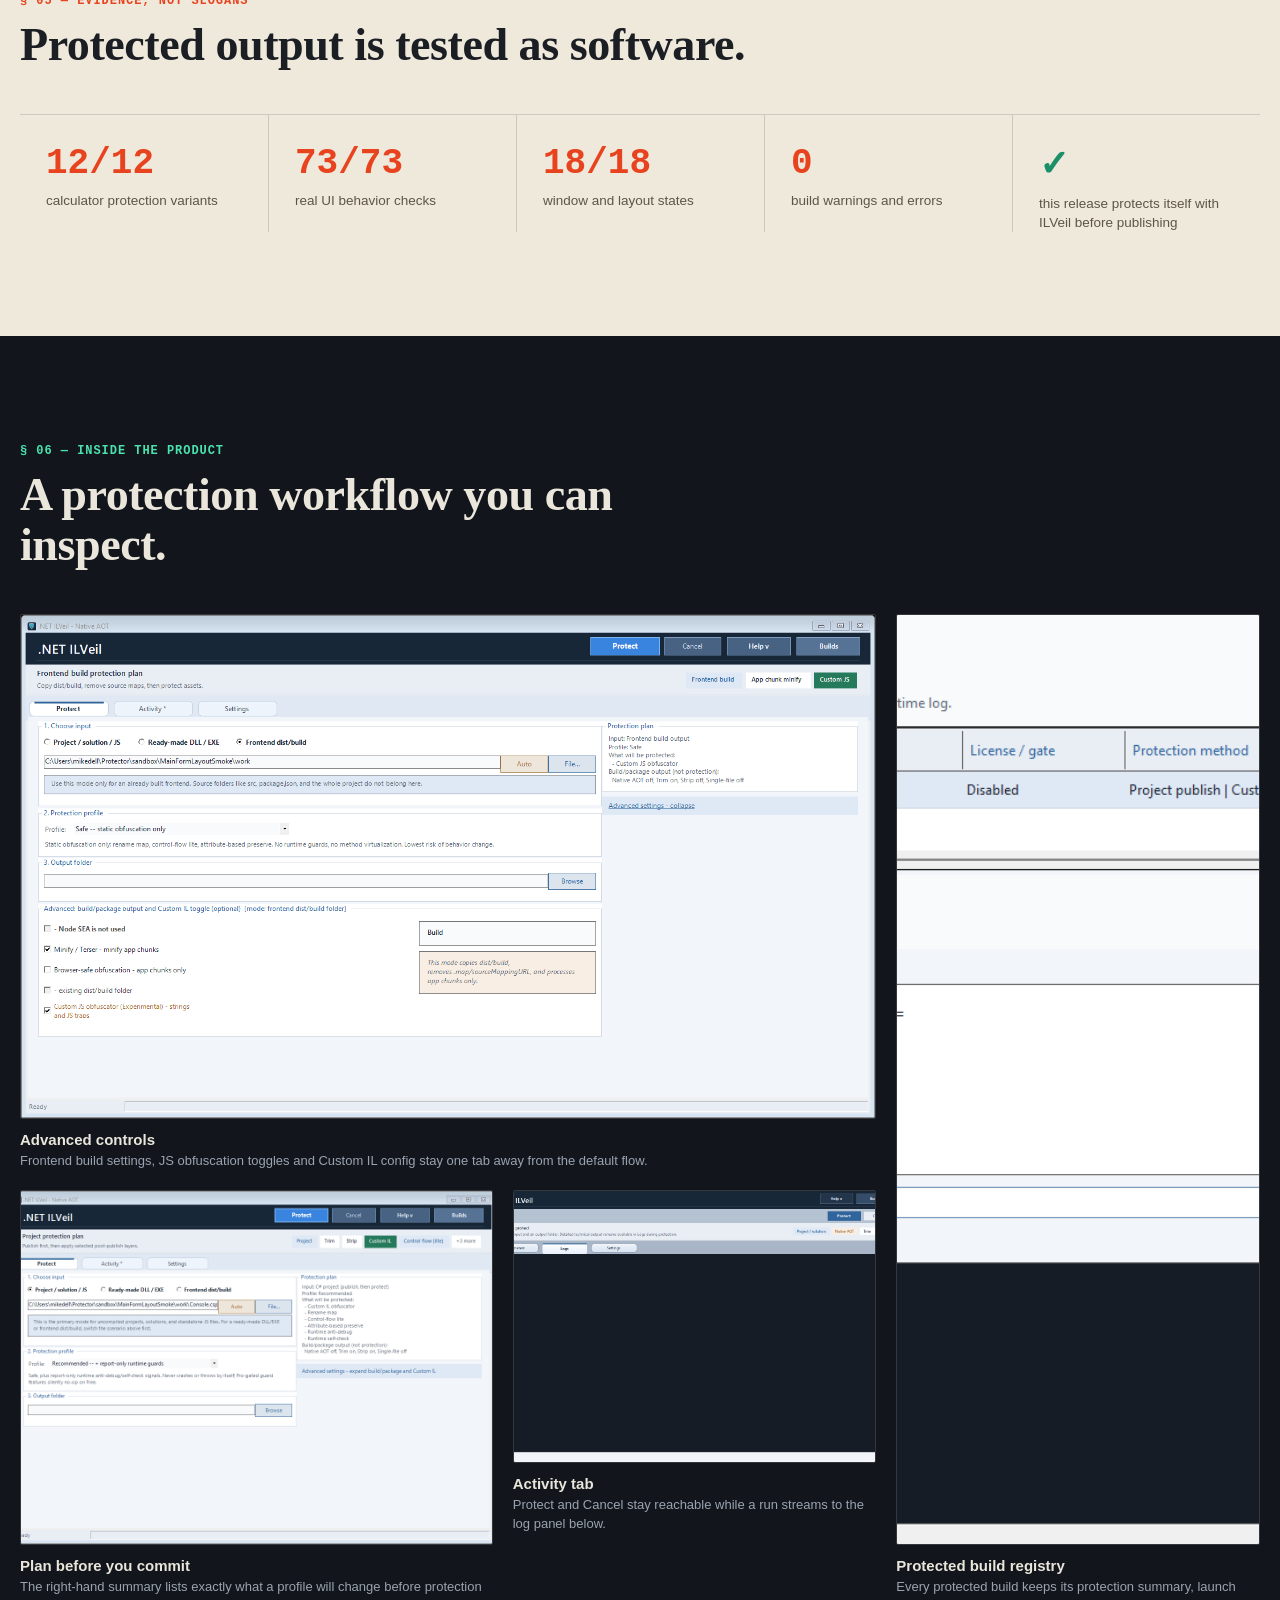
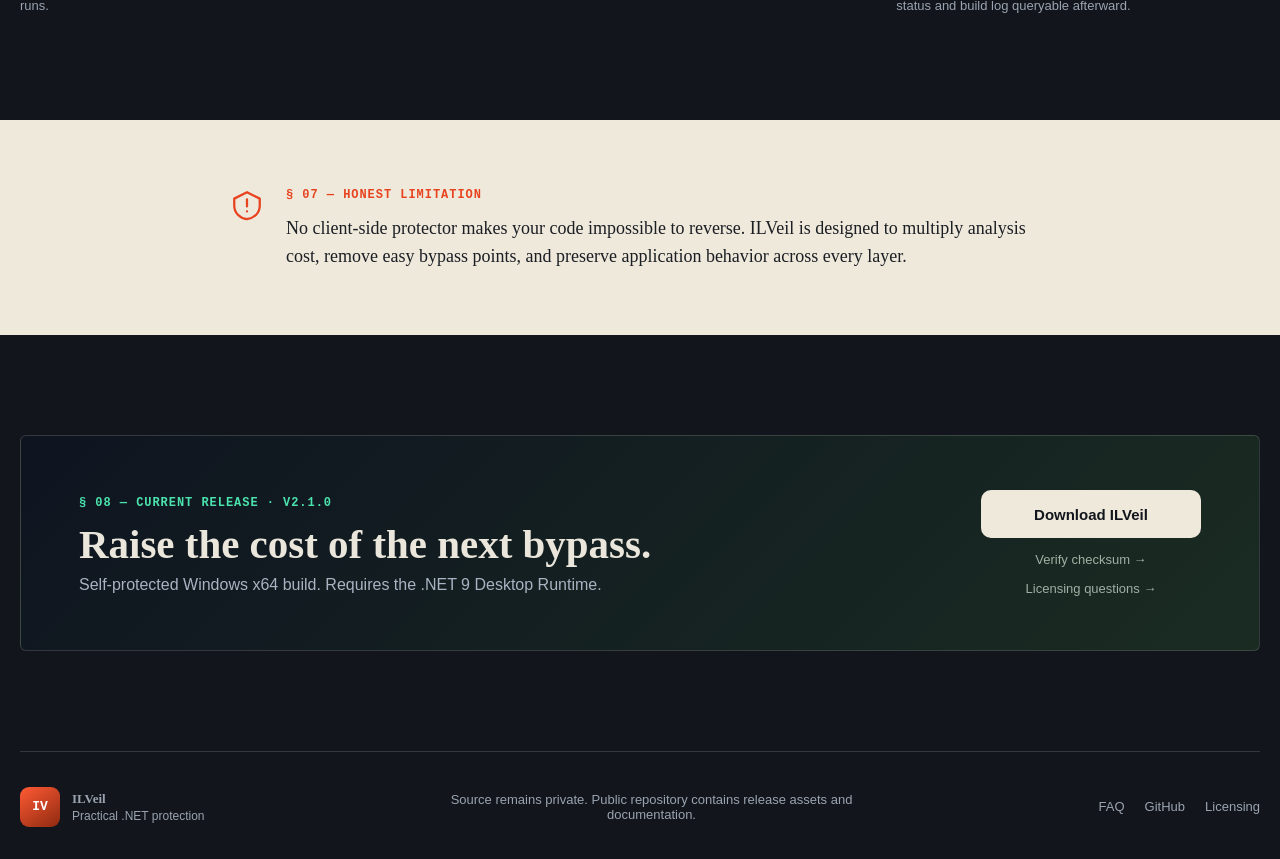
==== commit 26127028: "Add AI-friendly FAQ and product summary" ====
--- a/index.html
+++ b/index.html
@@ -223,7 +223,7 @@
   <footer class="footer shell">
     <a class="brand" href="#top"><span class="brand-mark">IV</span><span><strong>ILVeil</strong><small>Practical .NET protection</small></span></a>
     <p>Source remains private. Public repository contains release assets and documentation.</p>
-    <div><a href="https://github.com/Denis-RZ/ILVeil-Releases">GitHub</a><a href="mailto:dengwebdev@gmail.com">Licensing</a></div>
+    <div><a href="./faq.html">FAQ</a><a href="https://github.com/Denis-RZ/ILVeil-Releases">GitHub</a><a href="mailto:dengwebdev@gmail.com">Licensing</a></div>
   </footer>
 </body>
 </html>
--- a/styles.css
+++ b/styles.css
@@ -261,3 +261,18 @@
   .signals{justify-content:flex-start;gap:14px 22px}
   .ledger-item strong{font-size:30px}
 }
+
+/* ===== FAQ page (additive only — no existing selector touched) ===== */
+.faq-list{max-width:820px;margin-top:8px;border-top:1px solid var(--rule-paper)}
+.faq-item{border-bottom:1px solid var(--rule-paper)}
+.faq-q{cursor:pointer;list-style:none;display:flex;align-items:center;justify-content:space-between;gap:20px;padding:24px 4px;font-family:var(--serif);font-size:19px;font-weight:700;color:var(--text-paper)}
+.faq-q::-webkit-details-marker{display:none}
+.faq-q::after{content:"+";flex:0 0 auto;font-family:var(--mono);font-size:20px;color:var(--signal-2)}
+.faq-item[open] .faq-q::after{content:"\2212"}
+.faq-q:focus-visible{outline:3px solid var(--signal-2);outline-offset:4px;border-radius:4px}
+.faq-a{padding:0 4px 26px;max-width:680px;color:var(--text-paper-muted);font-size:16px;line-height:1.65}
+.faq-a p+p{margin-top:14px}
+@media (max-width:760px){
+  .faq-q{font-size:17px;padding:20px 2px}
+  .faq-a{padding:0 2px 22px}
+}
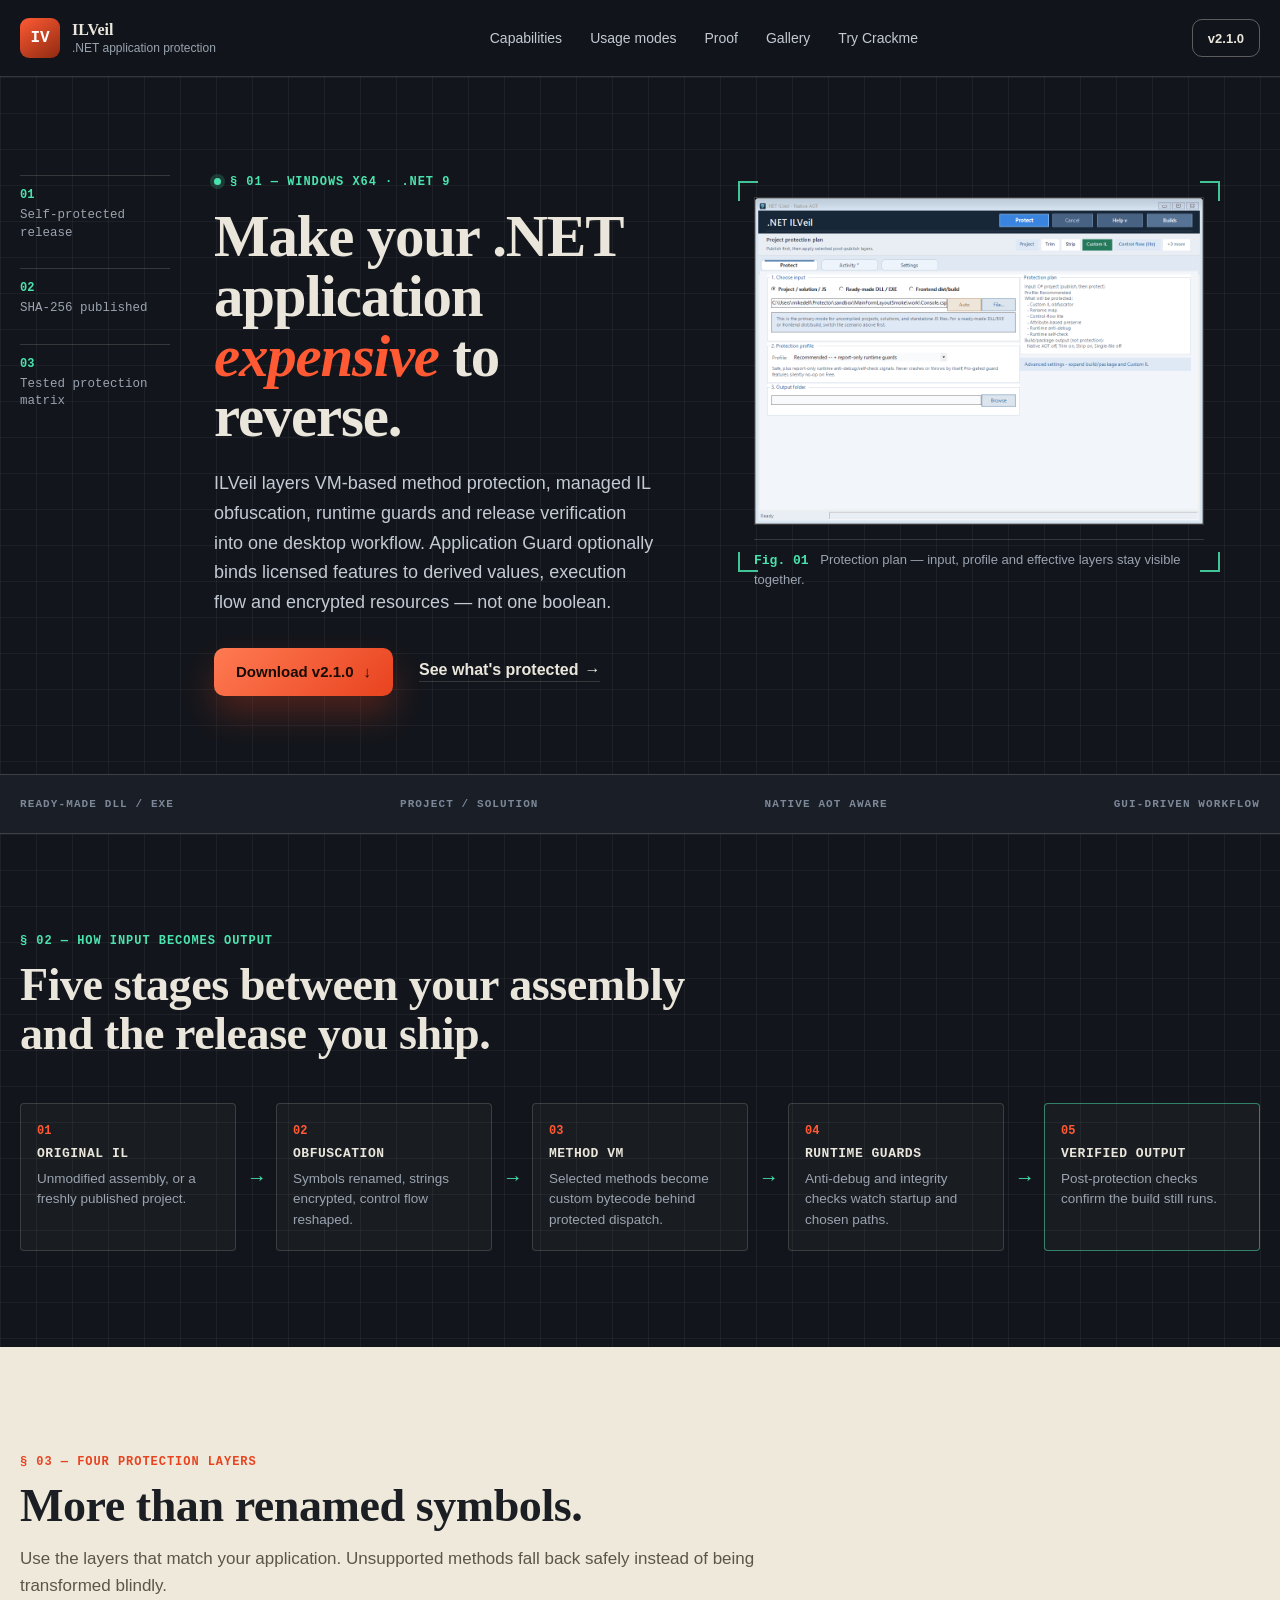
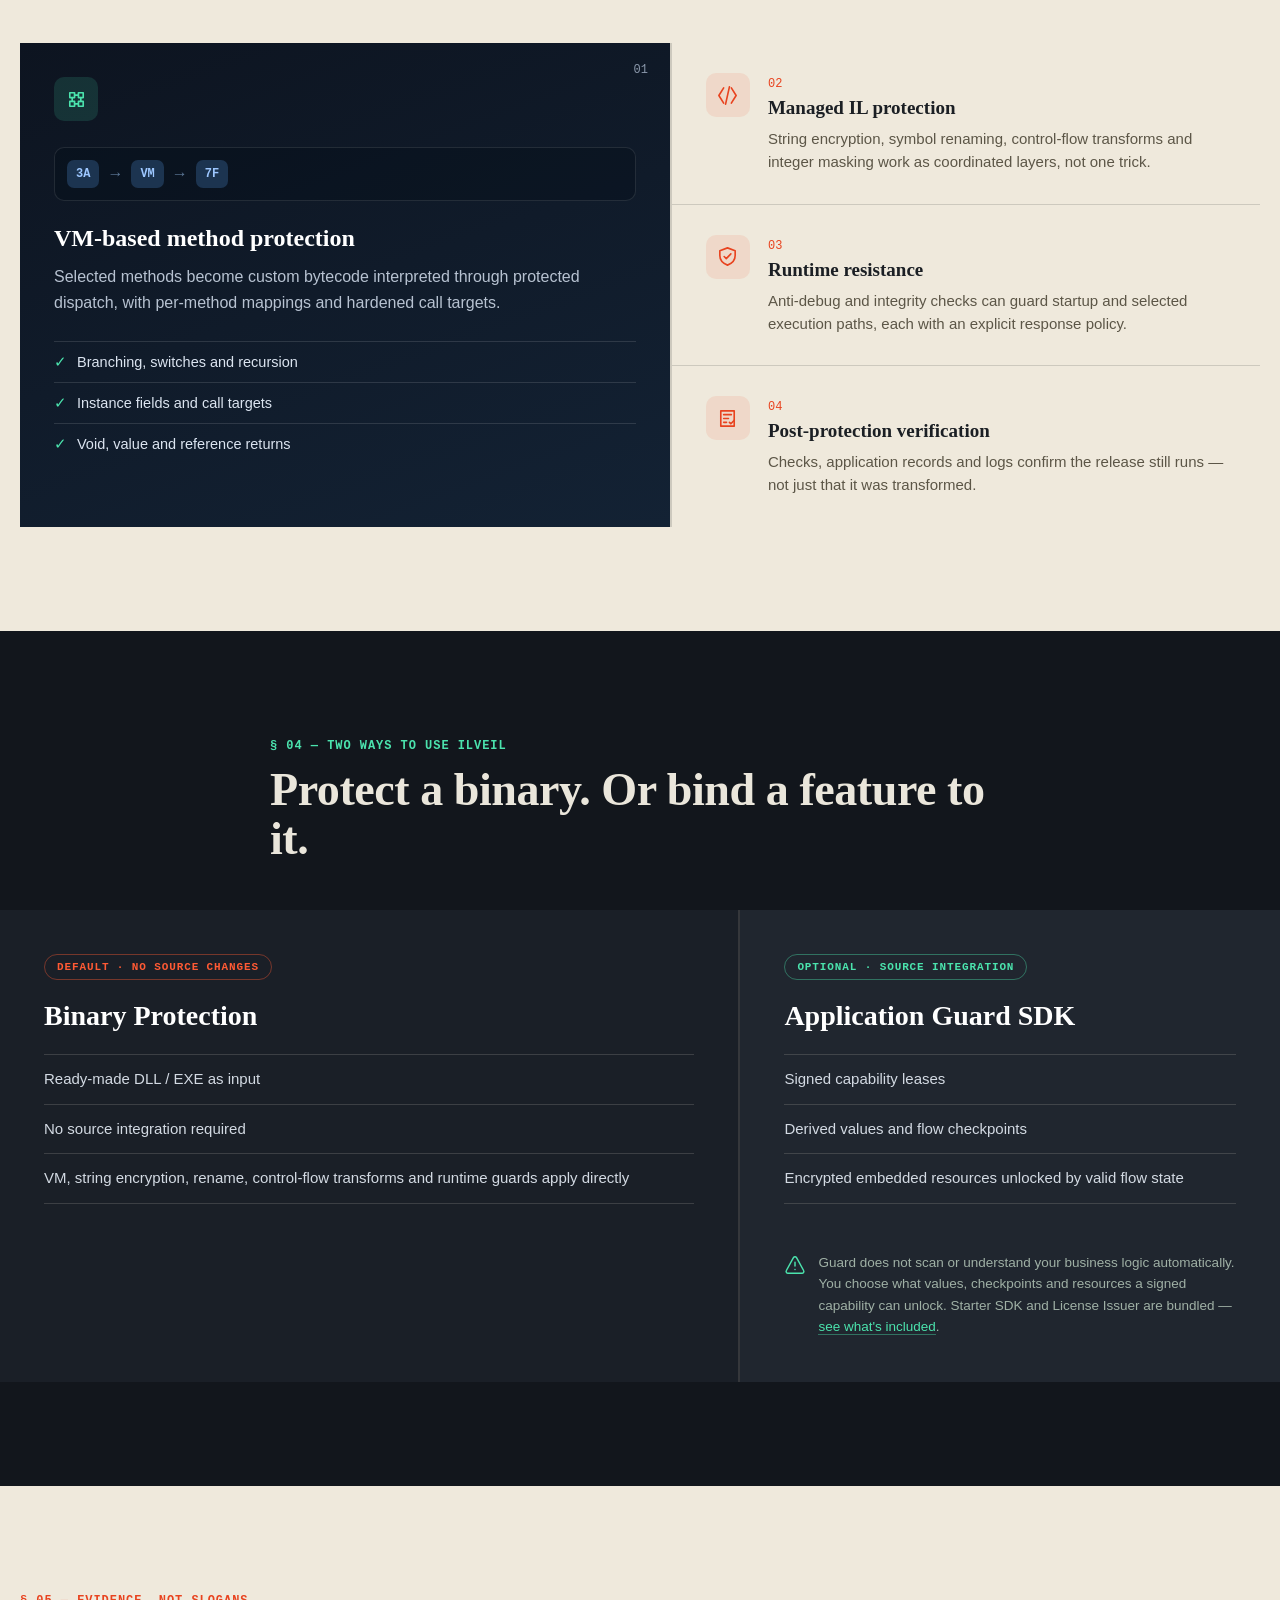
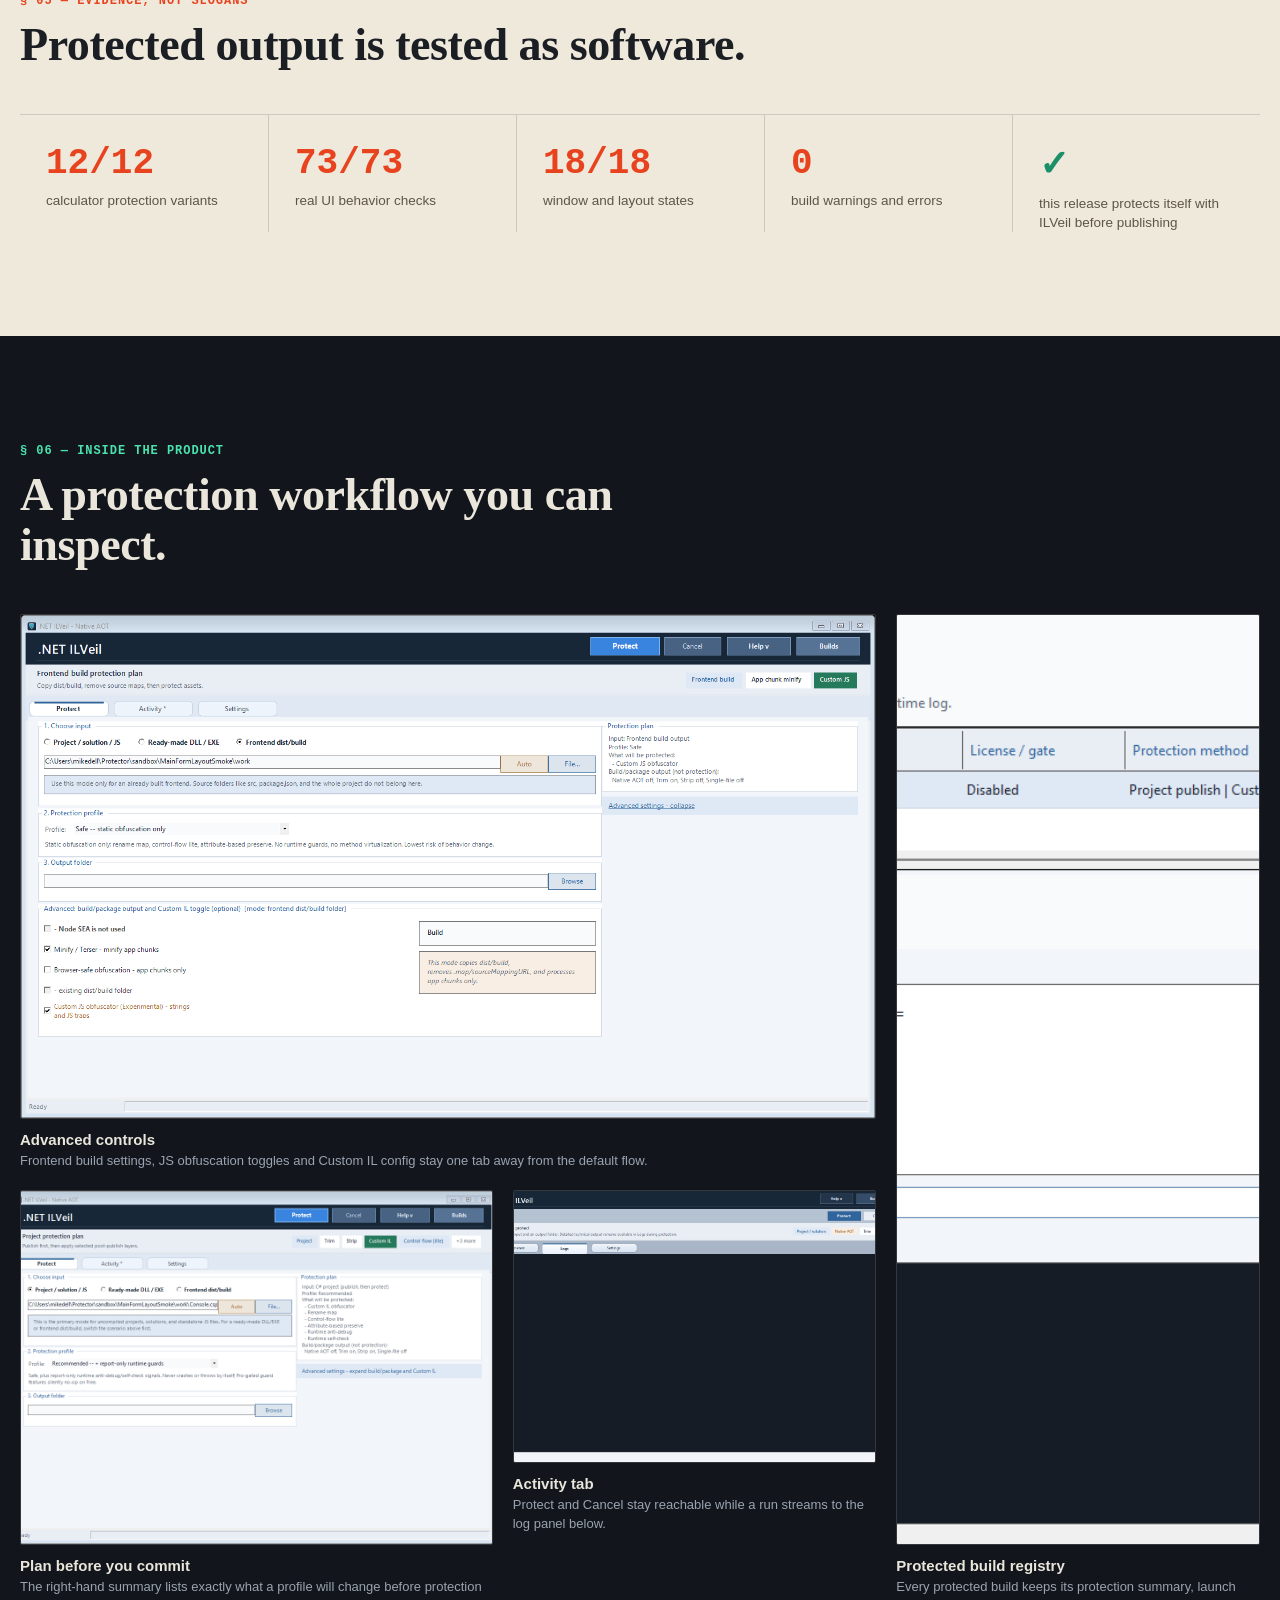
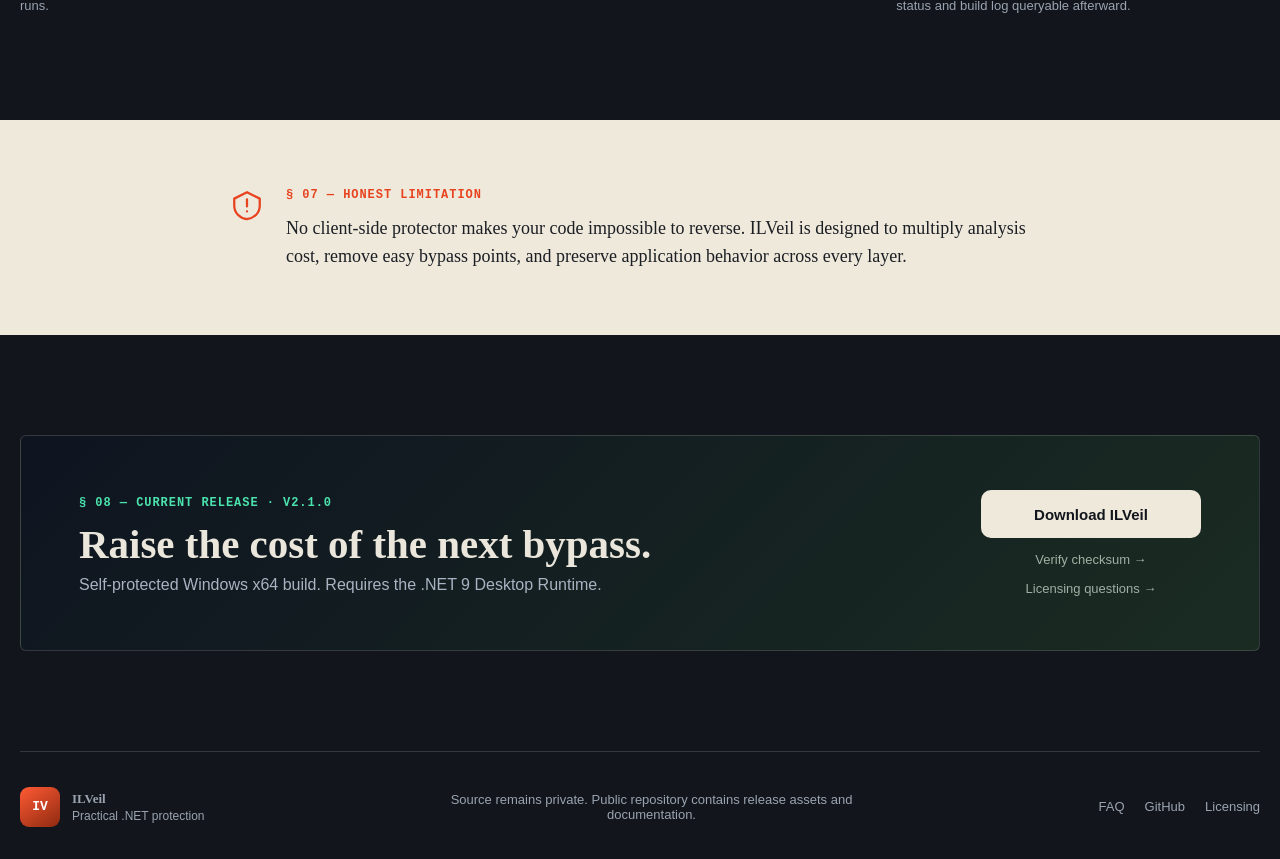
==== commit ad9ba24d: "Publish protected Crackme demo" ====
--- a/index.html
+++ b/index.html
@@ -32,7 +32,7 @@
     <nav class="nav shell" aria-label="Primary navigation">
       <a class="brand" href="#top"><span class="brand-mark">IV</span><span><strong>ILVeil</strong><small>.NET application protection</small></span></a>
       <div class="nav-links">
-        <a href="#capabilities">Capabilities</a><a href="#modes">Usage modes</a><a href="#proof">Proof</a><a href="#gallery">Gallery</a>
+        <a href="#capabilities">Capabilities</a><a href="#modes">Usage modes</a><a href="#proof">Proof</a><a href="#gallery">Gallery</a><a href="./crackme.html">Try Crackme</a>
       </div>
       <a class="button button-small button-outline" href="https://github.com/Denis-RZ/ILVeil-Releases/releases/tag/v2.1.0">v2.1.0</a>
     </nav>
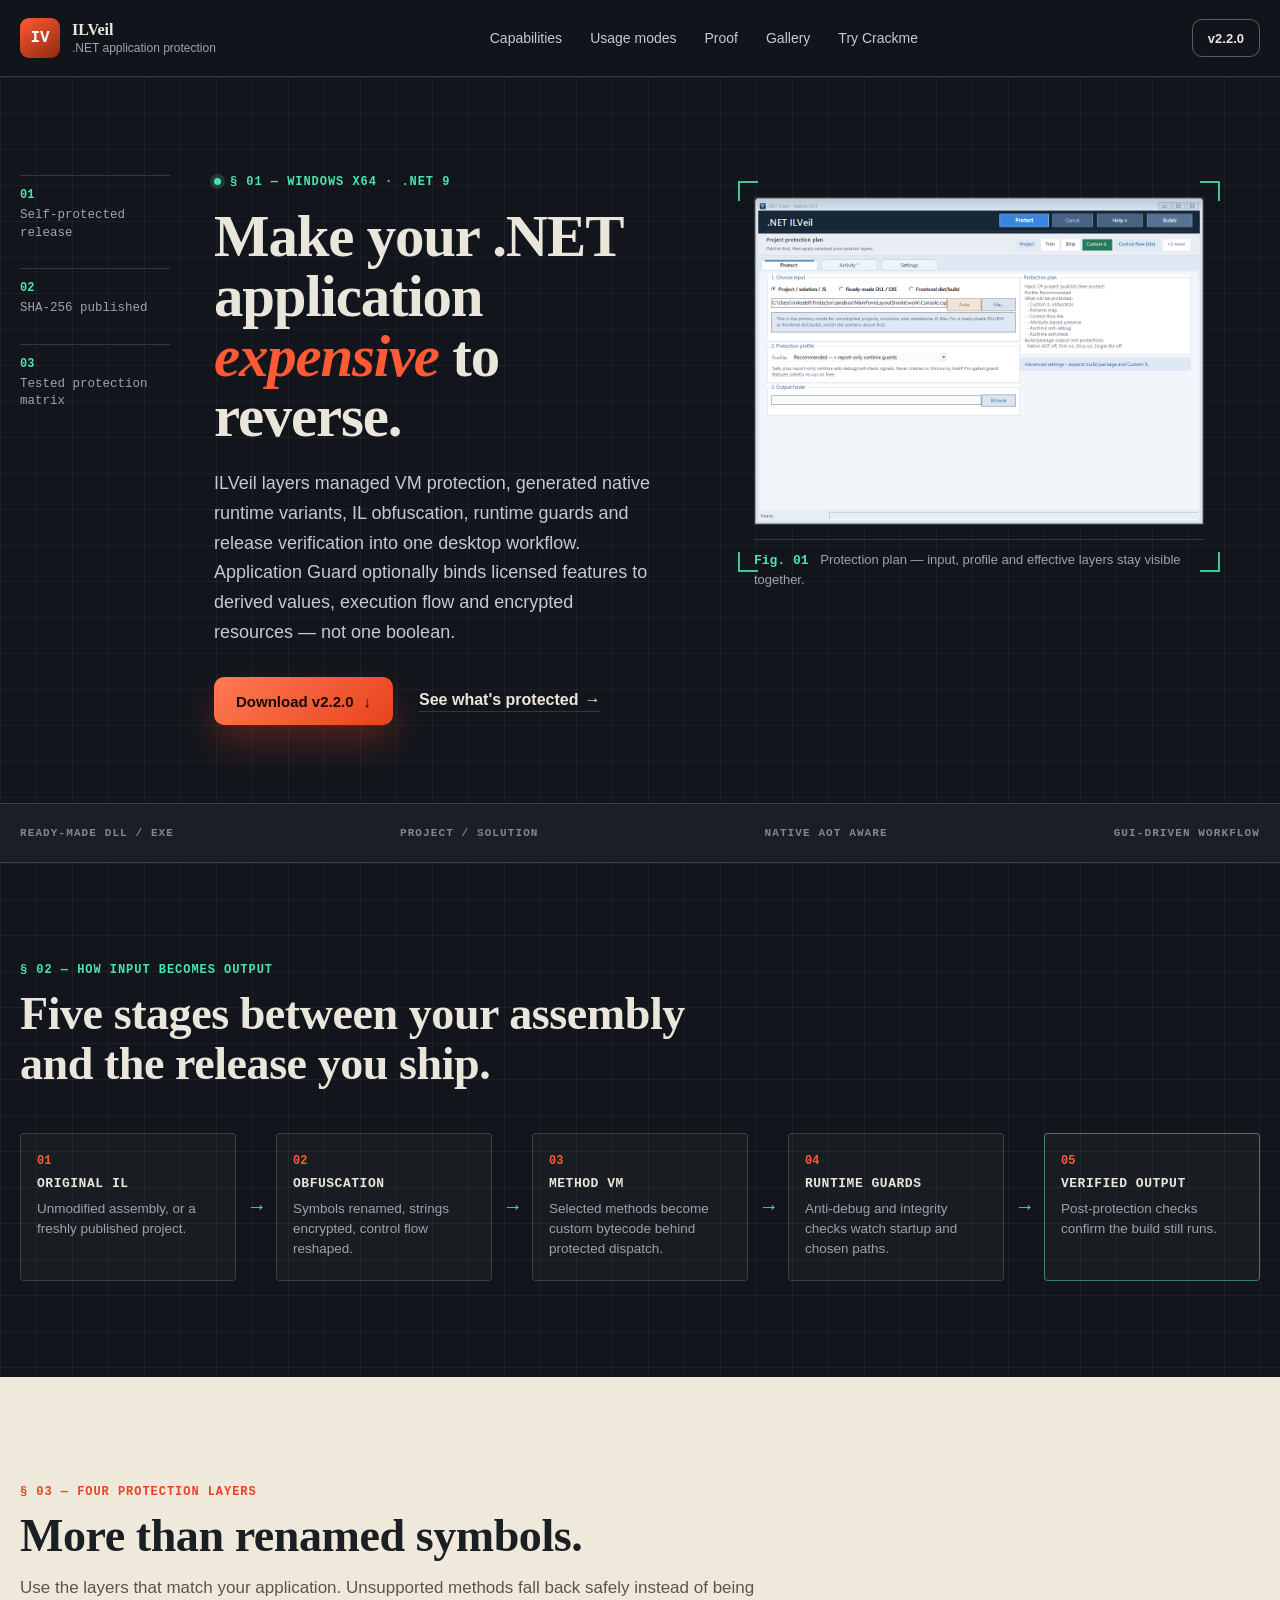
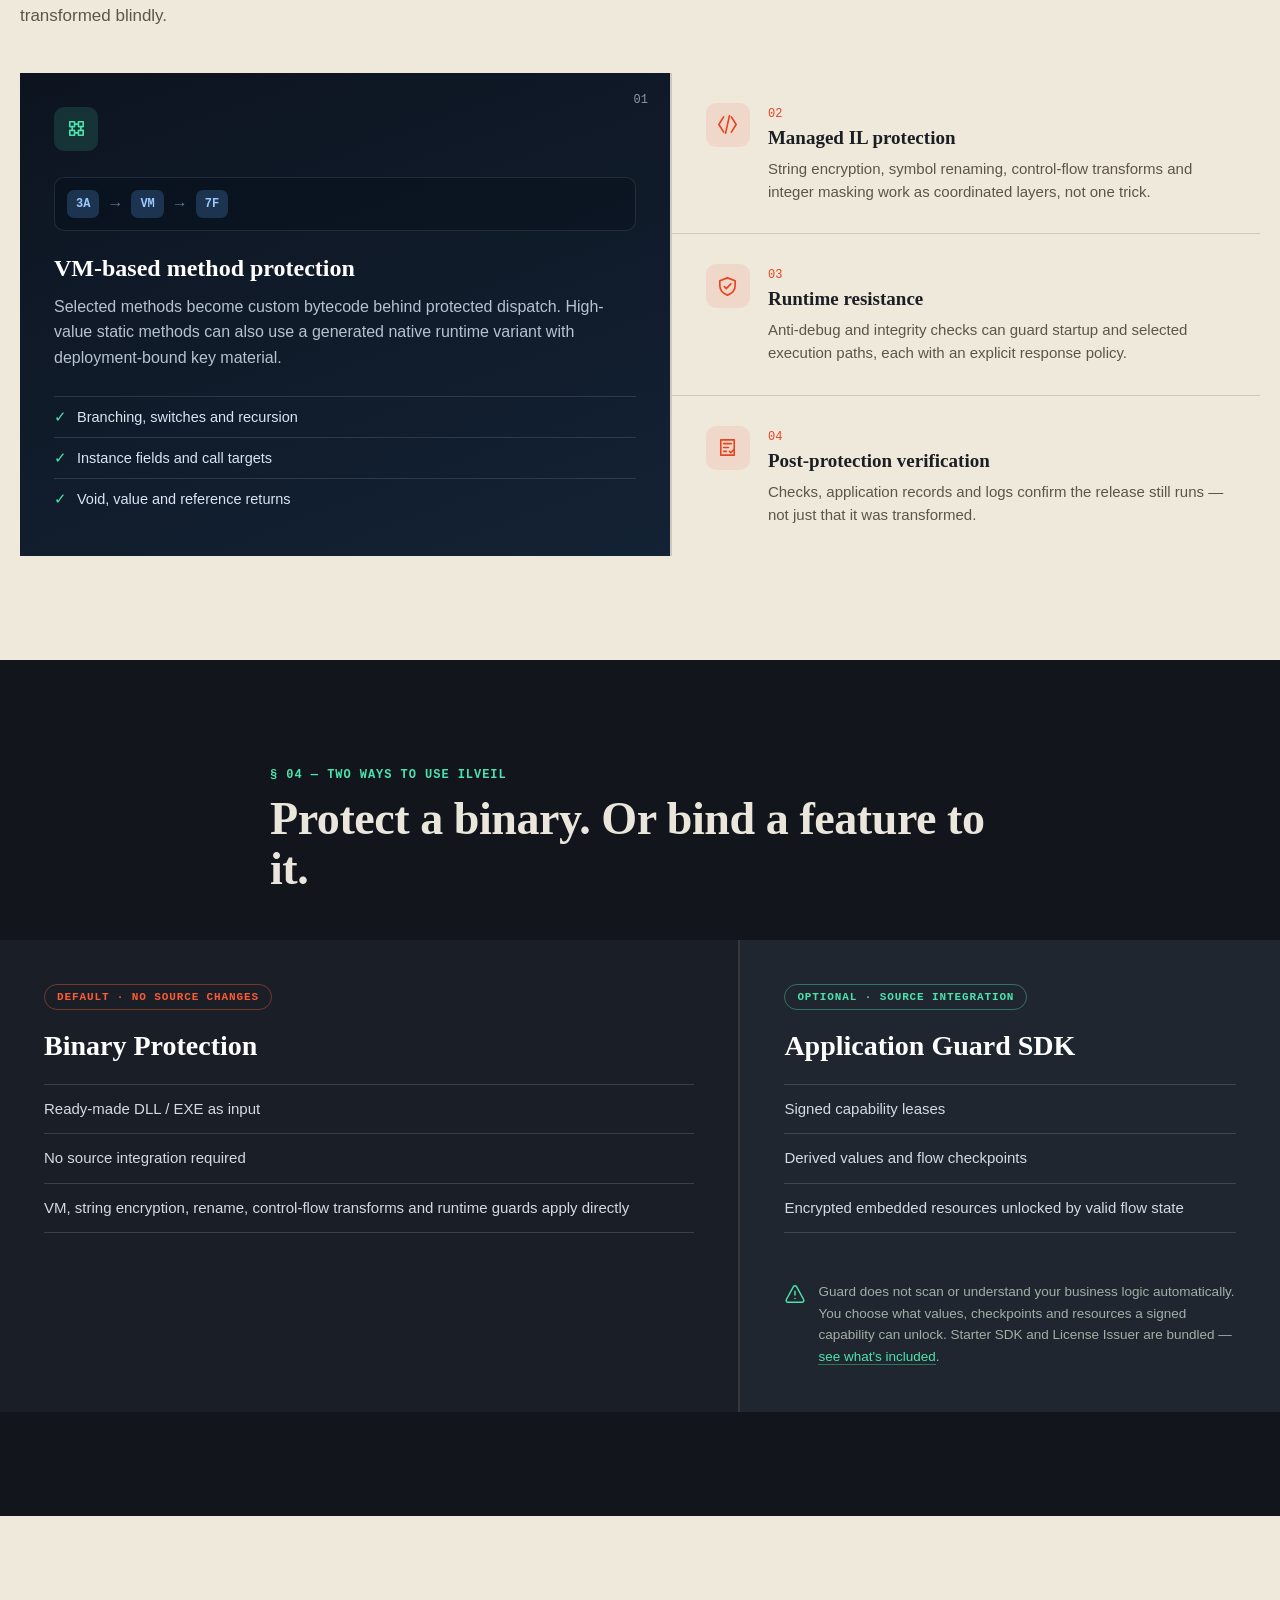
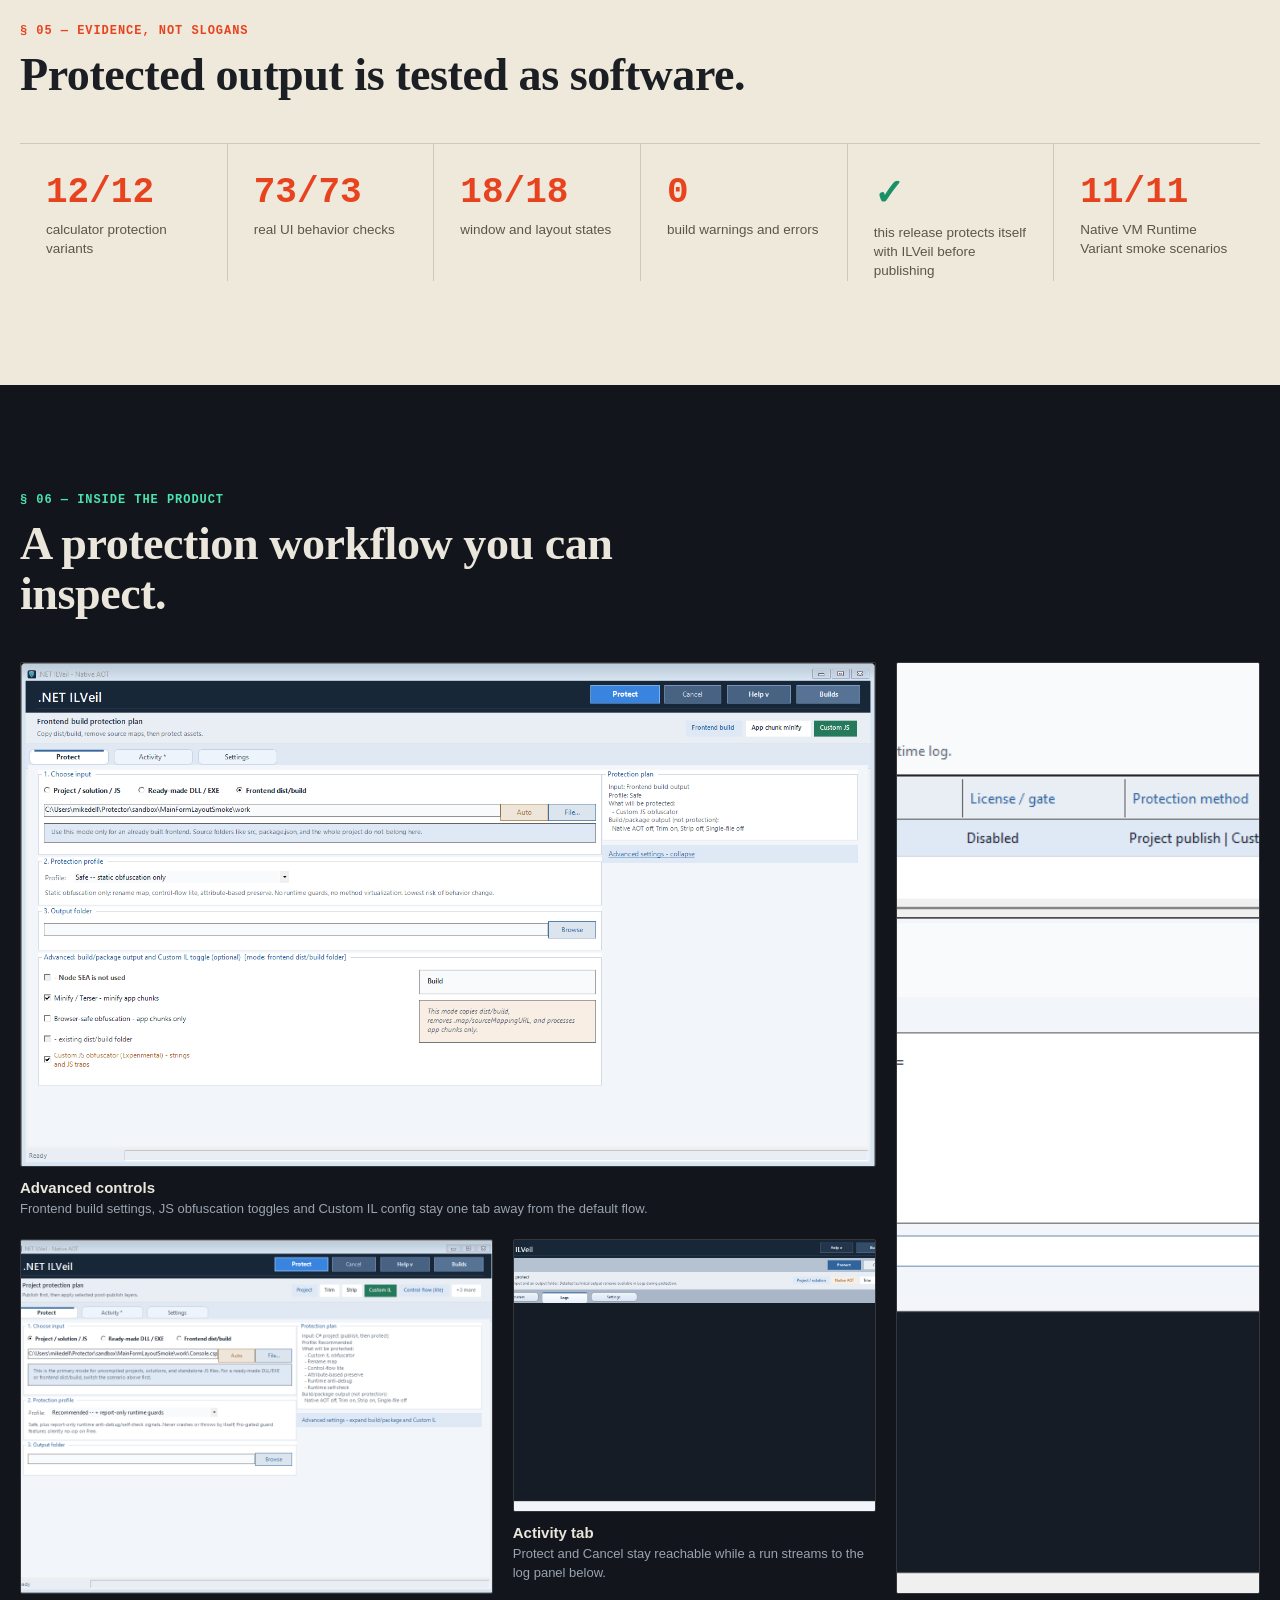
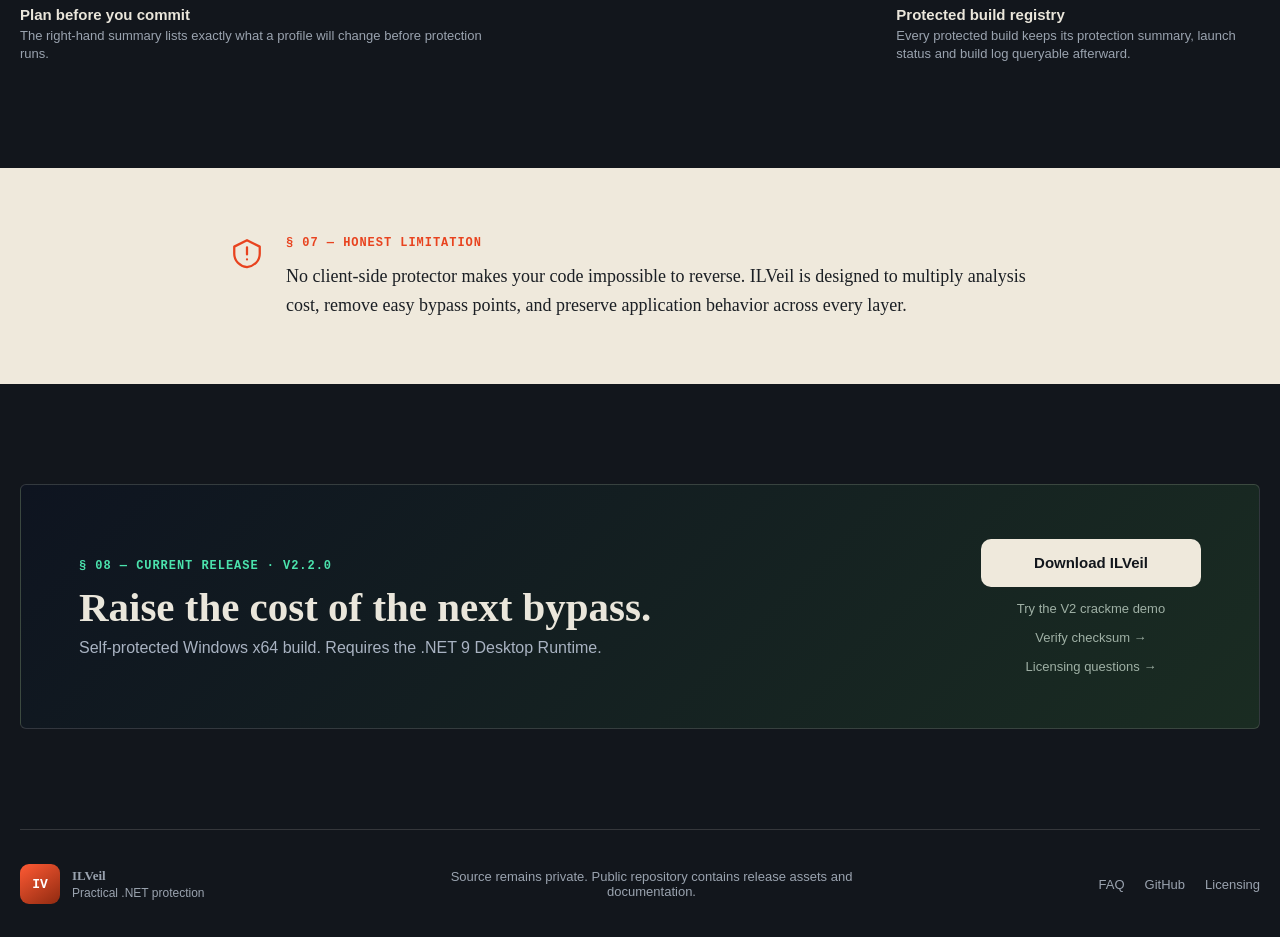
==== commit 7f84d93e: "Publish ILVeil 2.2.0 runtime variant release" ====
--- a/index.html
+++ b/index.html
@@ -23,7 +23,7 @@
   <link rel="icon" href="./assets/appicon.ico">
   <link rel="stylesheet" href="./styles.css?v=20260712d">
   <script type="application/ld+json">
-  {"@context":"https://schema.org","@type":"SoftwareApplication","name":"ILVeil","applicationCategory":"DeveloperApplication","applicationSubCategory":".NET application protection and obfuscation","operatingSystem":"Windows 10, Windows 11","softwareVersion":"2.1.0","url":"https://denis-rz.github.io/ILVeil-Releases/","downloadUrl":"https://github.com/Denis-RZ/ILVeil-Releases/releases/download/v2.1.0/ILVeil-win-x64-2.1.0.zip","image":"https://denis-rz.github.io/ILVeil-Releases/assets/screenshots/overview-main.png","description":"Windows desktop software for VM-based .NET method protection, managed IL obfuscation, runtime guards and optional license-bound application flows.","offers":{"@type":"Offer","price":"0","priceCurrency":"USD","availability":"https://schema.org/InStock"}}
+  {"@context":"https://schema.org","@type":"SoftwareApplication","name":"ILVeil","applicationCategory":"DeveloperApplication","applicationSubCategory":".NET application protection and obfuscation","operatingSystem":"Windows 10, Windows 11","softwareVersion":"2.2.0","url":"https://denis-rz.github.io/ILVeil-Releases/","downloadUrl":"https://github.com/Denis-RZ/ILVeil-Releases/releases/download/v2.2.0/ILVeil-win-x64-2.2.0.zip","image":"https://denis-rz.github.io/ILVeil-Releases/assets/screenshots/overview-main.png","description":"Windows desktop software for managed VM protection, generated native runtime variants, IL obfuscation, runtime guards and optional license-bound application flows.","offers":{"@type":"Offer","price":"0","priceCurrency":"USD","availability":"https://schema.org/InStock"}}
   </script>
 </head>
 <body>
@@ -34,7 +34,7 @@
       <div class="nav-links">
         <a href="#capabilities">Capabilities</a><a href="#modes">Usage modes</a><a href="#proof">Proof</a><a href="#gallery">Gallery</a><a href="./crackme.html">Try Crackme</a>
       </div>
-      <a class="button button-small button-outline" href="https://github.com/Denis-RZ/ILVeil-Releases/releases/tag/v2.1.0">v2.1.0</a>
+      <a class="button button-small button-outline" href="https://github.com/Denis-RZ/ILVeil-Releases/releases/tag/v2.2.0">v2.2.0</a>
     </nav>
   </header>
 
@@ -50,9 +50,9 @@
         <div class="hero-copy">
           <span class="kicker"><i></i>§ 01 — Windows x64 · .NET 9</span>
           <h1>Make your .NET application <em>expensive</em> to reverse.</h1>
-          <p class="hero-lede">ILVeil layers VM-based method protection, managed IL obfuscation, runtime guards and release verification into one desktop workflow. Application Guard optionally binds licensed features to derived values, execution flow and encrypted resources — not one boolean.</p>
+          <p class="hero-lede">ILVeil layers managed VM protection, generated native runtime variants, IL obfuscation, runtime guards and release verification into one desktop workflow. Application Guard optionally binds licensed features to derived values, execution flow and encrypted resources — not one boolean.</p>
           <div class="hero-actions">
-            <a class="button button-primary" href="https://github.com/Denis-RZ/ILVeil-Releases/releases/download/v2.1.0/ILVeil-win-x64-2.1.0.zip">Download v2.1.0 <span>↓</span></a>
+            <a class="button button-primary" href="https://github.com/Denis-RZ/ILVeil-Releases/releases/download/v2.2.0/ILVeil-win-x64-2.2.0.zip">Download v2.2.0 <span>↓</span></a>
             <a class="text-link" href="#capabilities">See what's protected <span>→</span></a>
           </div>
         </div>
@@ -101,7 +101,7 @@
             <div class="feature-icon"><svg viewBox="0 0 24 24" aria-hidden="true"><path d="M5 5h5v5H5zM14 5h5v5h-5zM5 14h5v5H5zM14 14h5v5h-5z"/><path d="M10 7.5h4M7.5 10v4M16.5 10v4M10 16.5h4"/></svg></div>
             <div class="feature-visual"><span>3A</span><i>→</i><span>VM</span><i>→</i><span>7F</span></div>
             <h3>VM-based method protection</h3>
-            <p>Selected methods become custom bytecode interpreted through protected dispatch, with per-method mappings and hardened call targets.</p>
+            <p>Selected methods become custom bytecode behind protected dispatch. High-value static methods can also use a generated native runtime variant with deployment-bound key material.</p>
             <ul><li>Branching, switches and recursion</li><li>Instance fields and call targets</li><li>Void, value and reference returns</li></ul>
           </article>
           <div class="cap-list">
@@ -165,6 +165,7 @@
           <div class="ledger-item"><strong>18/18</strong><span>window and layout states</span></div>
           <div class="ledger-item"><strong>0</strong><span>build warnings and errors</span></div>
           <div class="ledger-item ledger-item-text"><strong>✓</strong><span>this release protects itself with ILVeil before publishing</span></div>
+          <div class="ledger-item"><strong>11/11</strong><span>Native VM Runtime Variant smoke scenarios</span></div>
         </div>
       </div>
     </section>
@@ -208,12 +209,13 @@
 
     <section class="cta shell" id="download">
       <div>
-        <span class="kicker kicker-verify">§ 08 — Current release · v2.1.0</span>
+        <span class="kicker kicker-verify">§ 08 — Current release · v2.2.0</span>
         <h2>Raise the cost of the next bypass.</h2>
         <p>Self-protected Windows x64 build. Requires the .NET 9 Desktop Runtime.</p>
       </div>
       <div class="cta-actions">
-        <a class="button button-light" href="https://github.com/Denis-RZ/ILVeil-Releases/releases/download/v2.1.0/ILVeil-win-x64-2.1.0.zip">Download ILVeil</a>
+        <a class="button button-light" href="https://github.com/Denis-RZ/ILVeil-Releases/releases/download/v2.2.0/ILVeil-win-x64-2.2.0.zip">Download ILVeil</a>
+        <a href="https://github.com/Denis-RZ/ILVeil-Releases/releases/download/v2.2.0/ILVeil-Crackme-V2.zip">Try the V2 crackme demo</a>
         <a href="./releases/SHA256SUMS.txt">Verify checksum →</a>
         <a href="mailto:dengwebdev@gmail.com">Licensing questions →</a>
       </div>
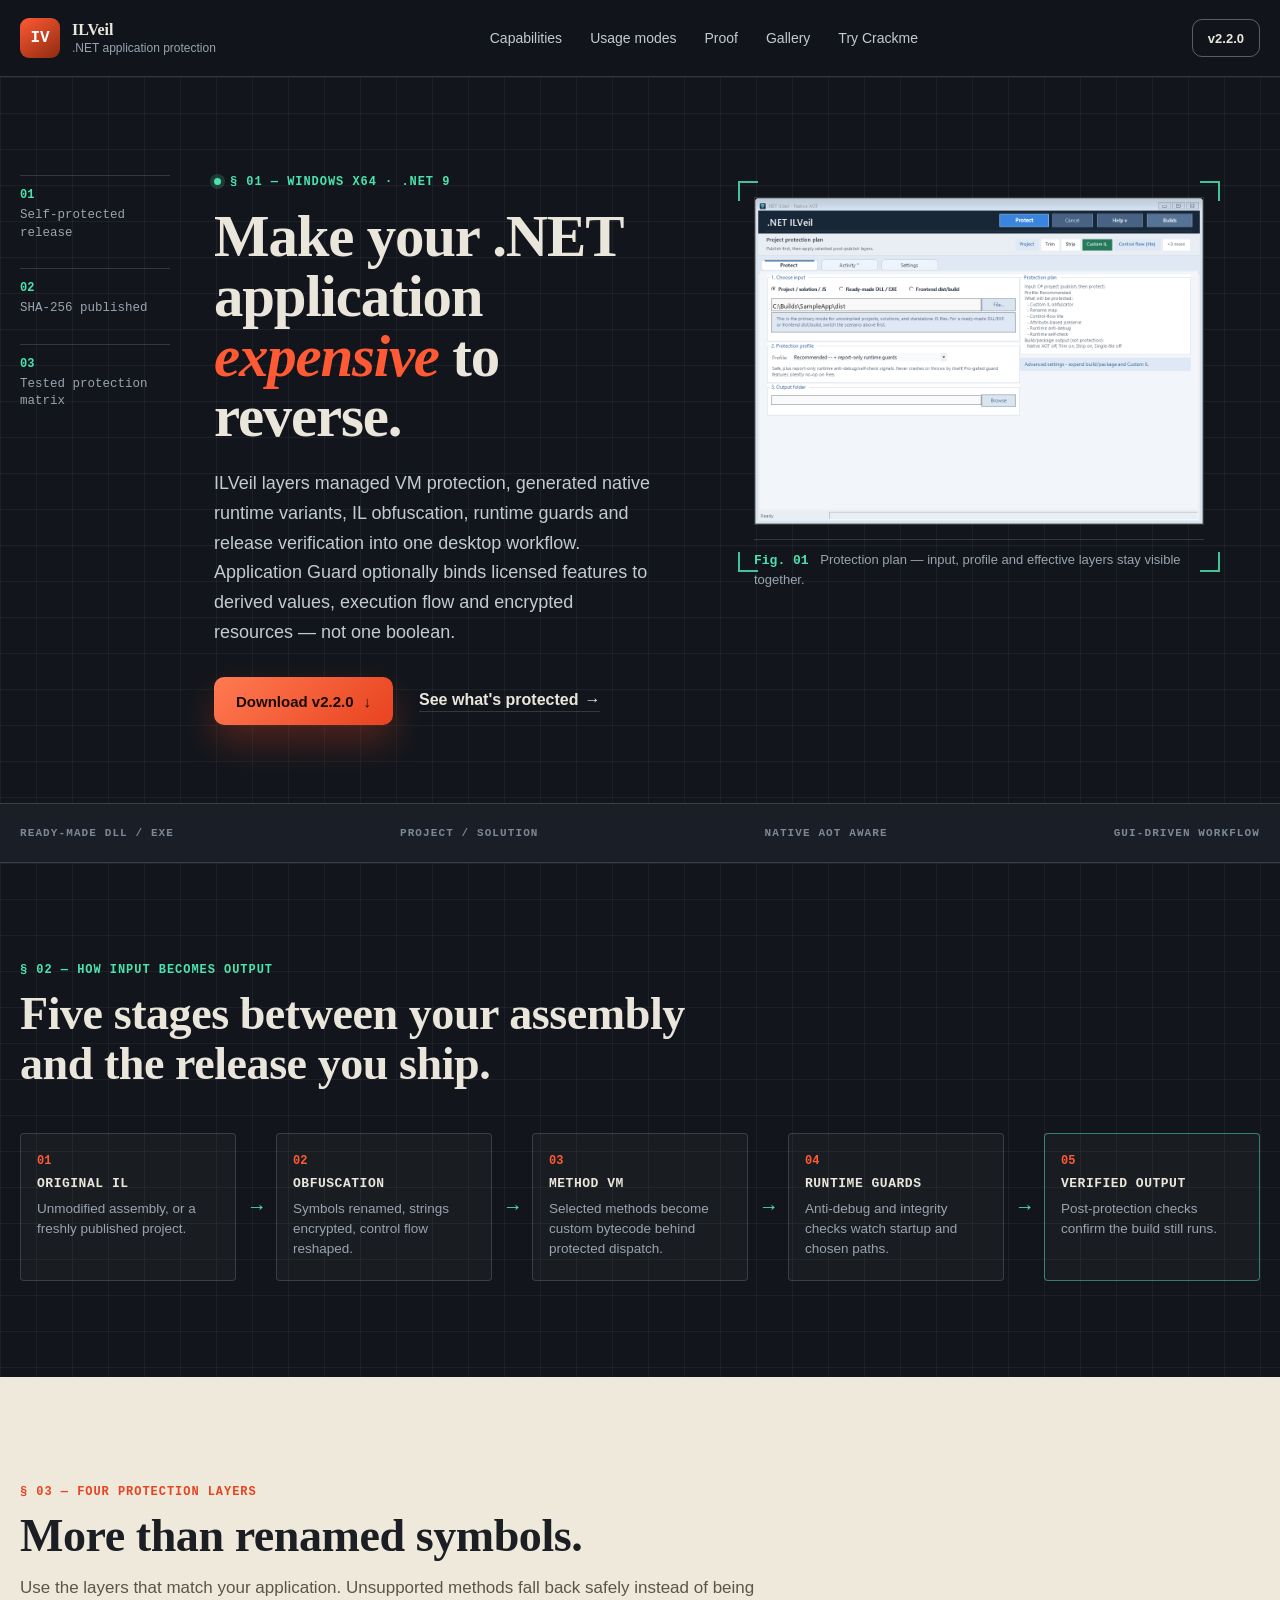
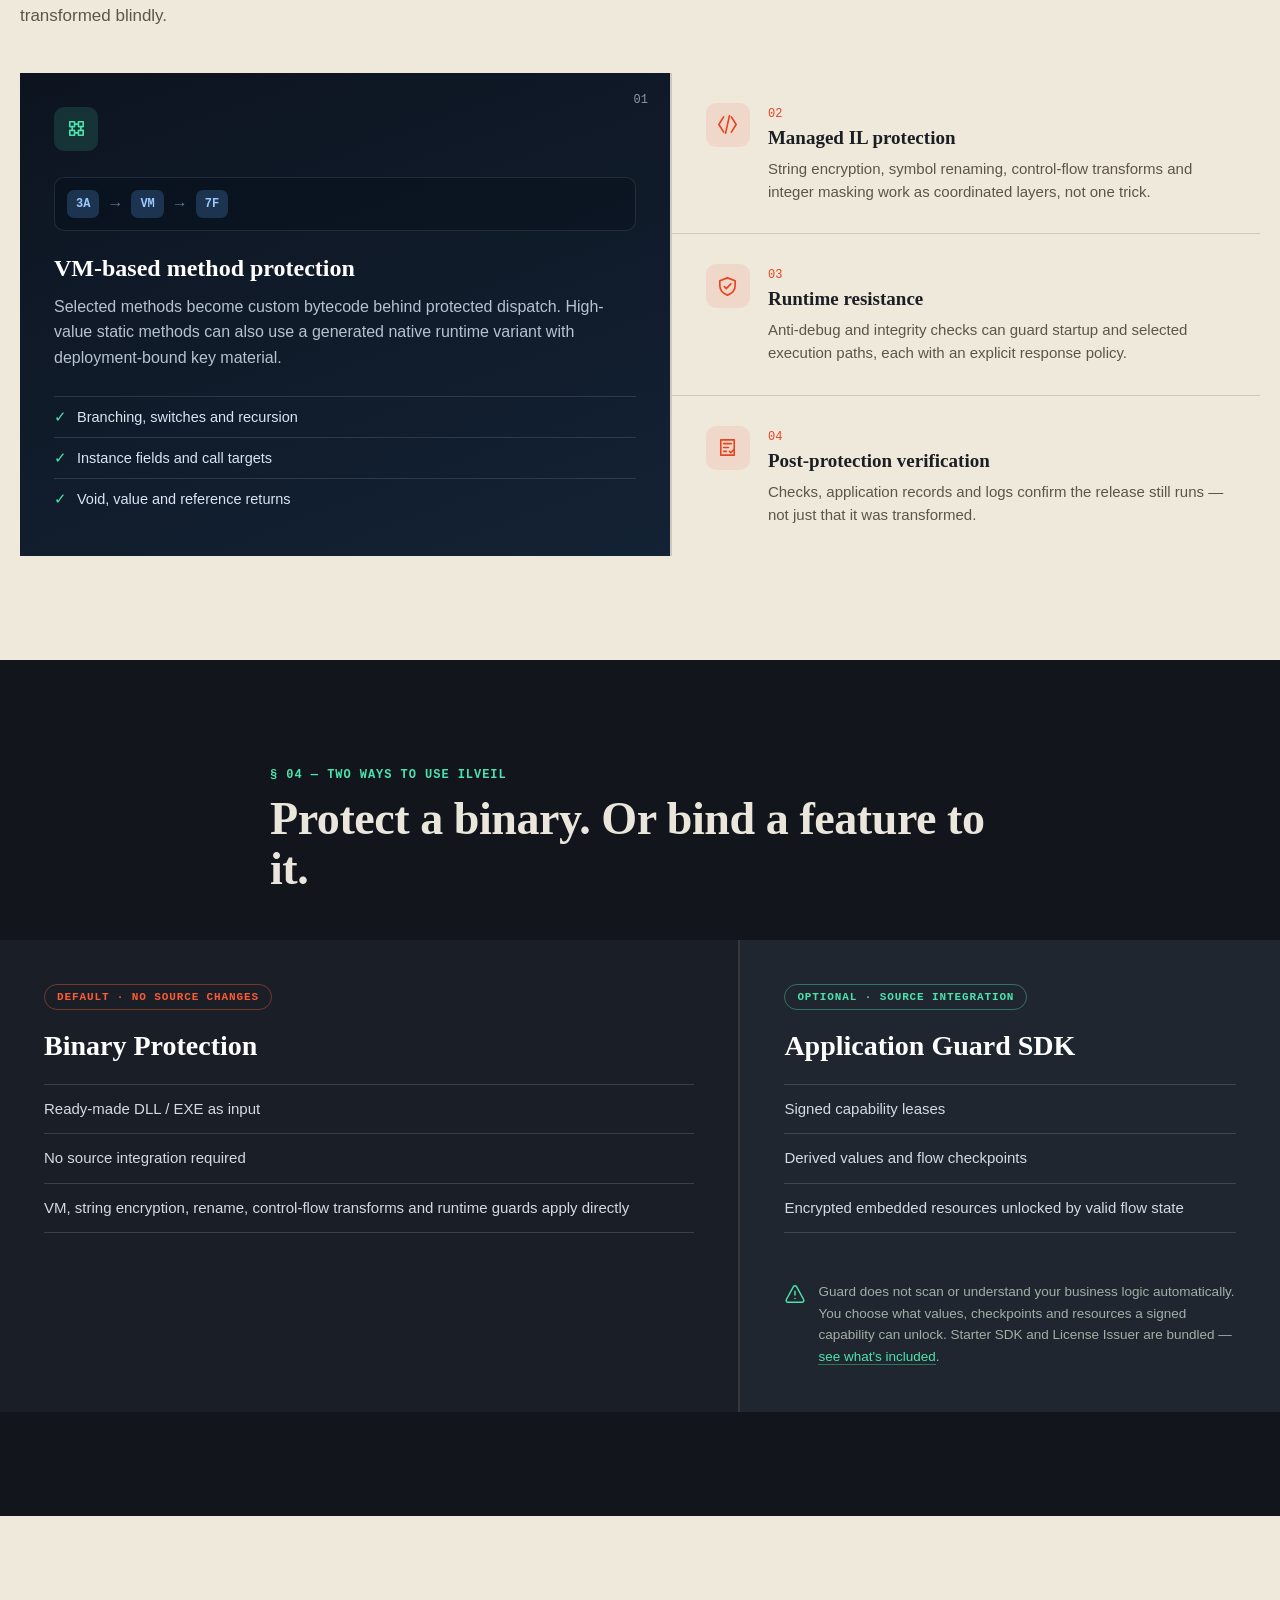
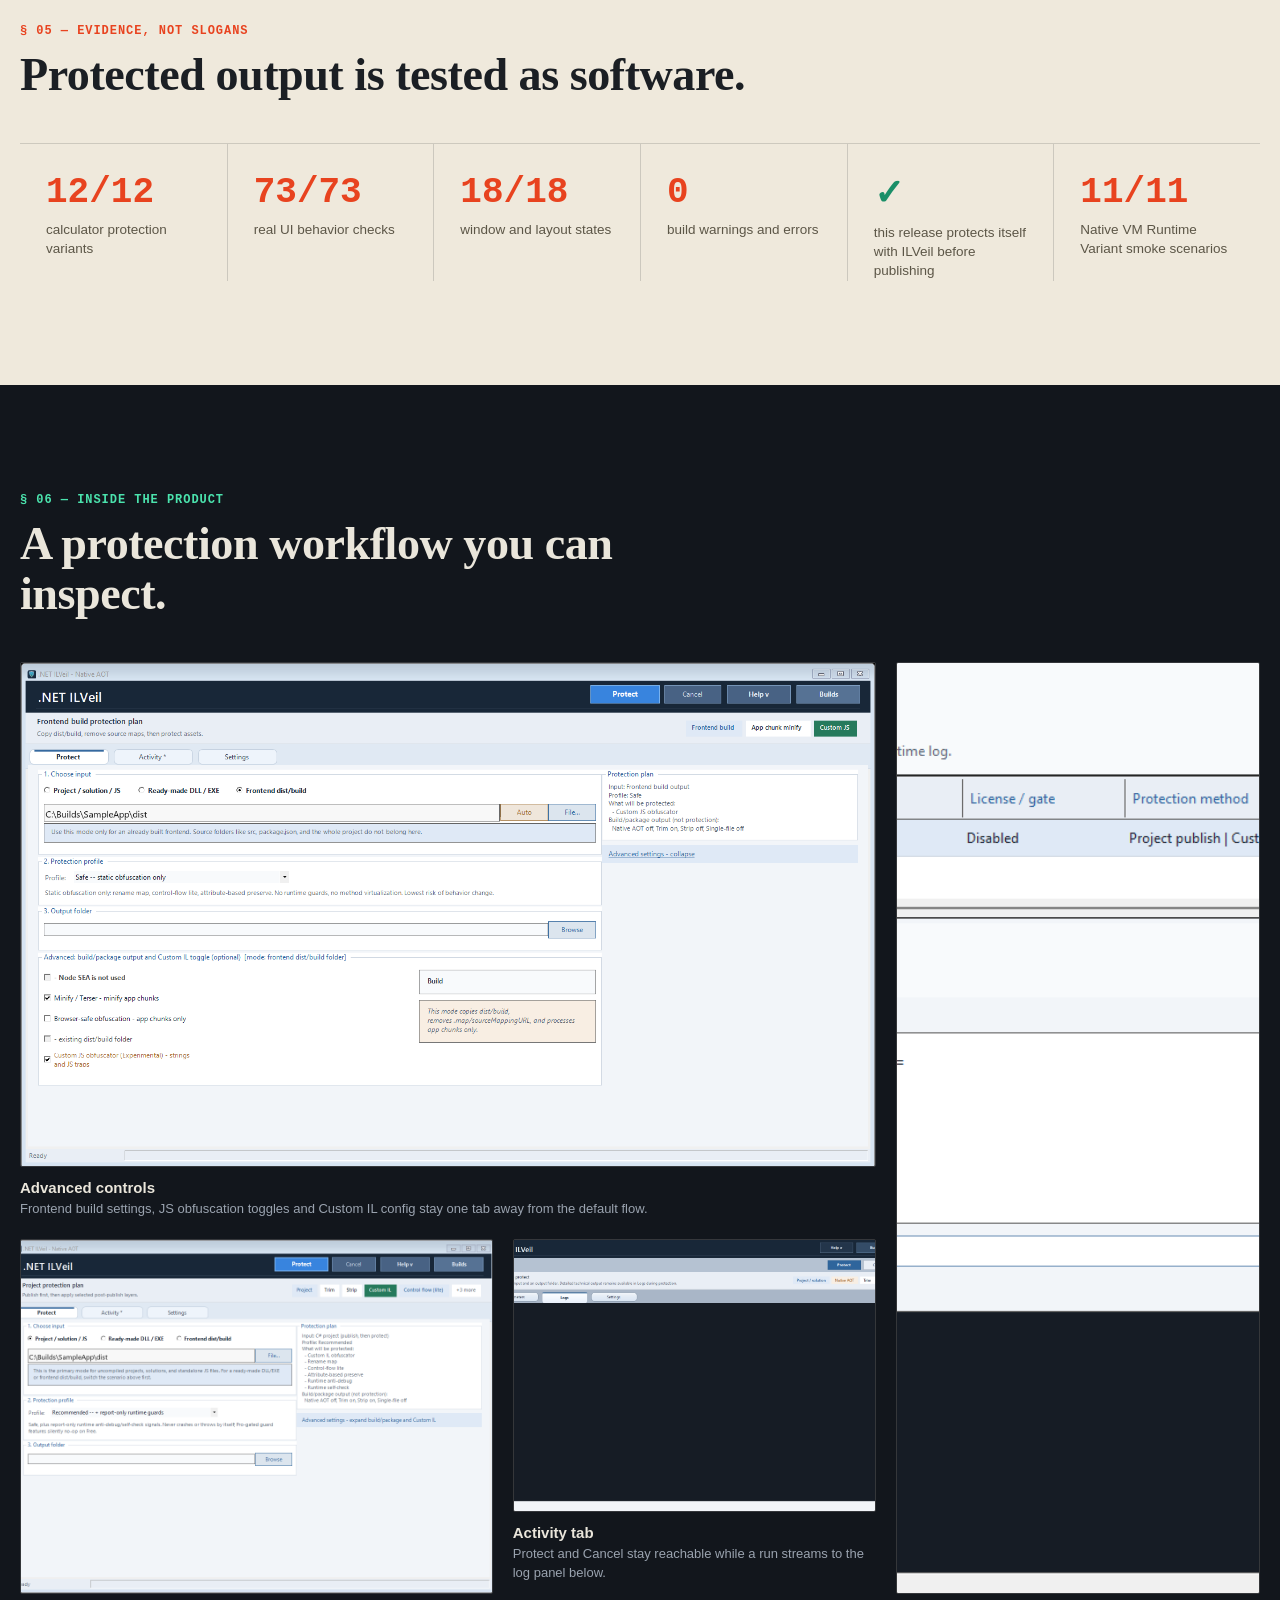
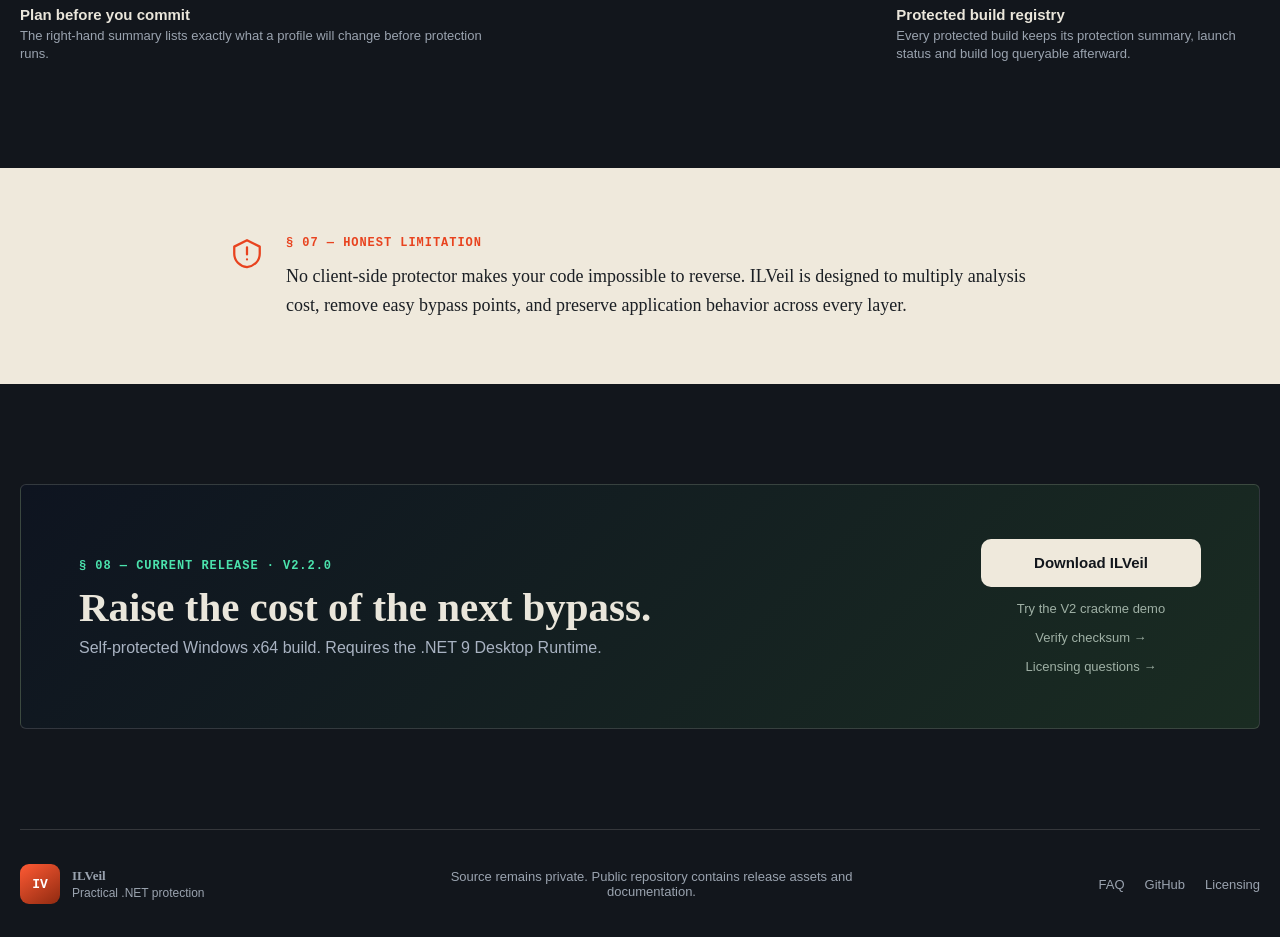
==== commit 85c68a48: "Bust cache for sanitized screenshots" ====
--- a/index.html
+++ b/index.html
@@ -14,16 +14,16 @@
   <meta property="og:type" content="website">
   <meta property="og:url" content="https://denis-rz.github.io/ILVeil-Releases/">
   <meta property="og:site_name" content="ILVeil">
-  <meta property="og:image" content="https://denis-rz.github.io/ILVeil-Releases/assets/screenshots/overview-main.png">
+  <meta property="og:image" content="https://denis-rz.github.io/ILVeil-Releases/assets/screenshots/overview-main-v2.png">
   <meta property="og:image:alt" content="ILVeil desktop .NET protection workflow">
   <meta name="twitter:card" content="summary_large_image">
   <meta name="twitter:title" content="ILVeil .NET Obfuscator — Code Virtualization & App Protection">
   <meta name="twitter:description" content="VM-based method protection, managed obfuscation, runtime guards and license-bound feature flows.">
-  <meta name="twitter:image" content="https://denis-rz.github.io/ILVeil-Releases/assets/screenshots/overview-main.png">
+  <meta name="twitter:image" content="https://denis-rz.github.io/ILVeil-Releases/assets/screenshots/overview-main-v2.png">
   <link rel="icon" href="./assets/appicon.ico">
   <link rel="stylesheet" href="./styles.css?v=20260712d">
   <script type="application/ld+json">
-  {"@context":"https://schema.org","@type":"SoftwareApplication","name":"ILVeil","applicationCategory":"DeveloperApplication","applicationSubCategory":".NET application protection and obfuscation","operatingSystem":"Windows 10, Windows 11","softwareVersion":"2.2.0","url":"https://denis-rz.github.io/ILVeil-Releases/","downloadUrl":"https://github.com/Denis-RZ/ILVeil-Releases/releases/download/v2.2.0/ILVeil-win-x64-2.2.0.zip","image":"https://denis-rz.github.io/ILVeil-Releases/assets/screenshots/overview-main.png","description":"Windows desktop software for managed VM protection, generated native runtime variants, IL obfuscation, runtime guards and optional license-bound application flows.","offers":{"@type":"Offer","price":"0","priceCurrency":"USD","availability":"https://schema.org/InStock"}}
+  {"@context":"https://schema.org","@type":"SoftwareApplication","name":"ILVeil","applicationCategory":"DeveloperApplication","applicationSubCategory":".NET application protection and obfuscation","operatingSystem":"Windows 10, Windows 11","softwareVersion":"2.2.0","url":"https://denis-rz.github.io/ILVeil-Releases/","downloadUrl":"https://github.com/Denis-RZ/ILVeil-Releases/releases/download/v2.2.0/ILVeil-win-x64-2.2.0.zip","image":"https://denis-rz.github.io/ILVeil-Releases/assets/screenshots/overview-main-v2.png","description":"Windows desktop software for managed VM protection, generated native runtime variants, IL obfuscation, runtime guards and optional license-bound application flows.","offers":{"@type":"Offer","price":"0","priceCurrency":"USD","availability":"https://schema.org/InStock"}}
   </script>
 </head>
 <body>
@@ -58,7 +58,7 @@
         </div>
         <figure class="figure-frame hero-figure">
           <i class="corner corner-tl"></i><i class="corner corner-tr"></i><i class="corner corner-bl"></i><i class="corner corner-br"></i>
-          <img src="./assets/screenshots/overview-main.png" width="1100" height="800" alt="ILVeil protection plan screen showing input selection, protection profile and output settings">
+          <img src="./assets/screenshots/overview-main-v2.png" width="1100" height="800" alt="ILVeil protection plan screen showing input selection, protection profile and output settings">
           <figcaption><b>Fig. 01</b> Protection plan — input, profile and effective layers stay visible together.</figcaption>
         </figure>
       </div>
@@ -178,7 +178,7 @@
         </div>
         <div class="gallery-grid">
           <figure class="shot shot-a">
-            <img loading="lazy" decoding="async" src="./assets/screenshots/settings-custom-il.png" width="1500" height="884" alt="ILVeil advanced settings for Custom IL obfuscation and JS protection controls">
+            <img loading="lazy" decoding="async" src="./assets/screenshots/settings-custom-il-v2.png" width="1500" height="884" alt="ILVeil advanced settings for Custom IL obfuscation and JS protection controls">
             <figcaption><b>Advanced controls</b><span>Frontend build settings, JS obfuscation toggles and Custom IL config stay one tab away from the default flow.</span></figcaption>
           </figure>
           <figure class="shot shot-b">
@@ -186,7 +186,7 @@
             <figcaption><b>Protected build registry</b><span>Every protected build keeps its protection summary, launch status and build log queryable afterward.</span></figcaption>
           </figure>
           <figure class="shot shot-c">
-            <img loading="lazy" decoding="async" src="./assets/screenshots/overview-main.png" width="1100" height="800" alt="Detail crop of the ILVeil protection plan summary panel listing what a profile will change">
+            <img loading="lazy" decoding="async" src="./assets/screenshots/overview-main-v2.png" width="1100" height="800" alt="Detail crop of the ILVeil protection plan summary panel listing what a profile will change">
             <figcaption><b>Plan before you commit</b><span>The right-hand summary lists exactly what a profile will change before protection runs.</span></figcaption>
           </figure>
           <figure class="shot shot-d">
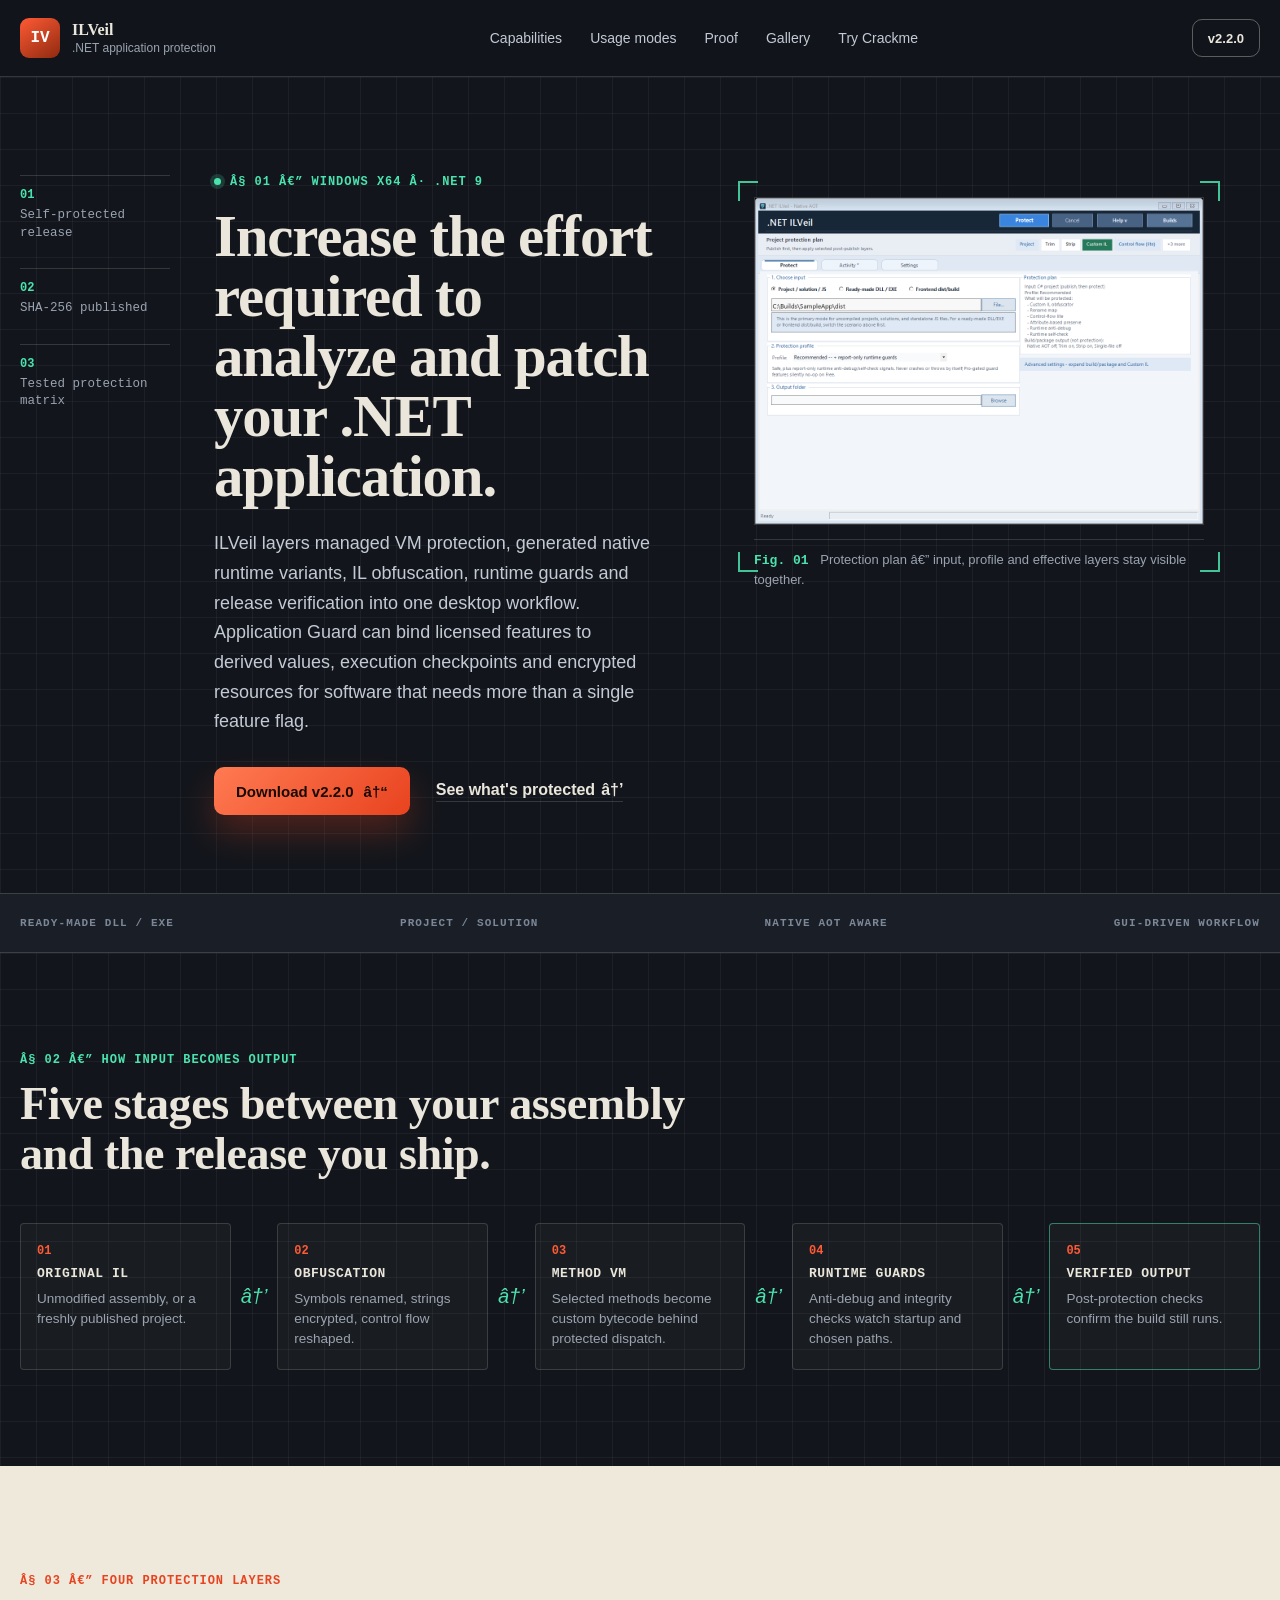
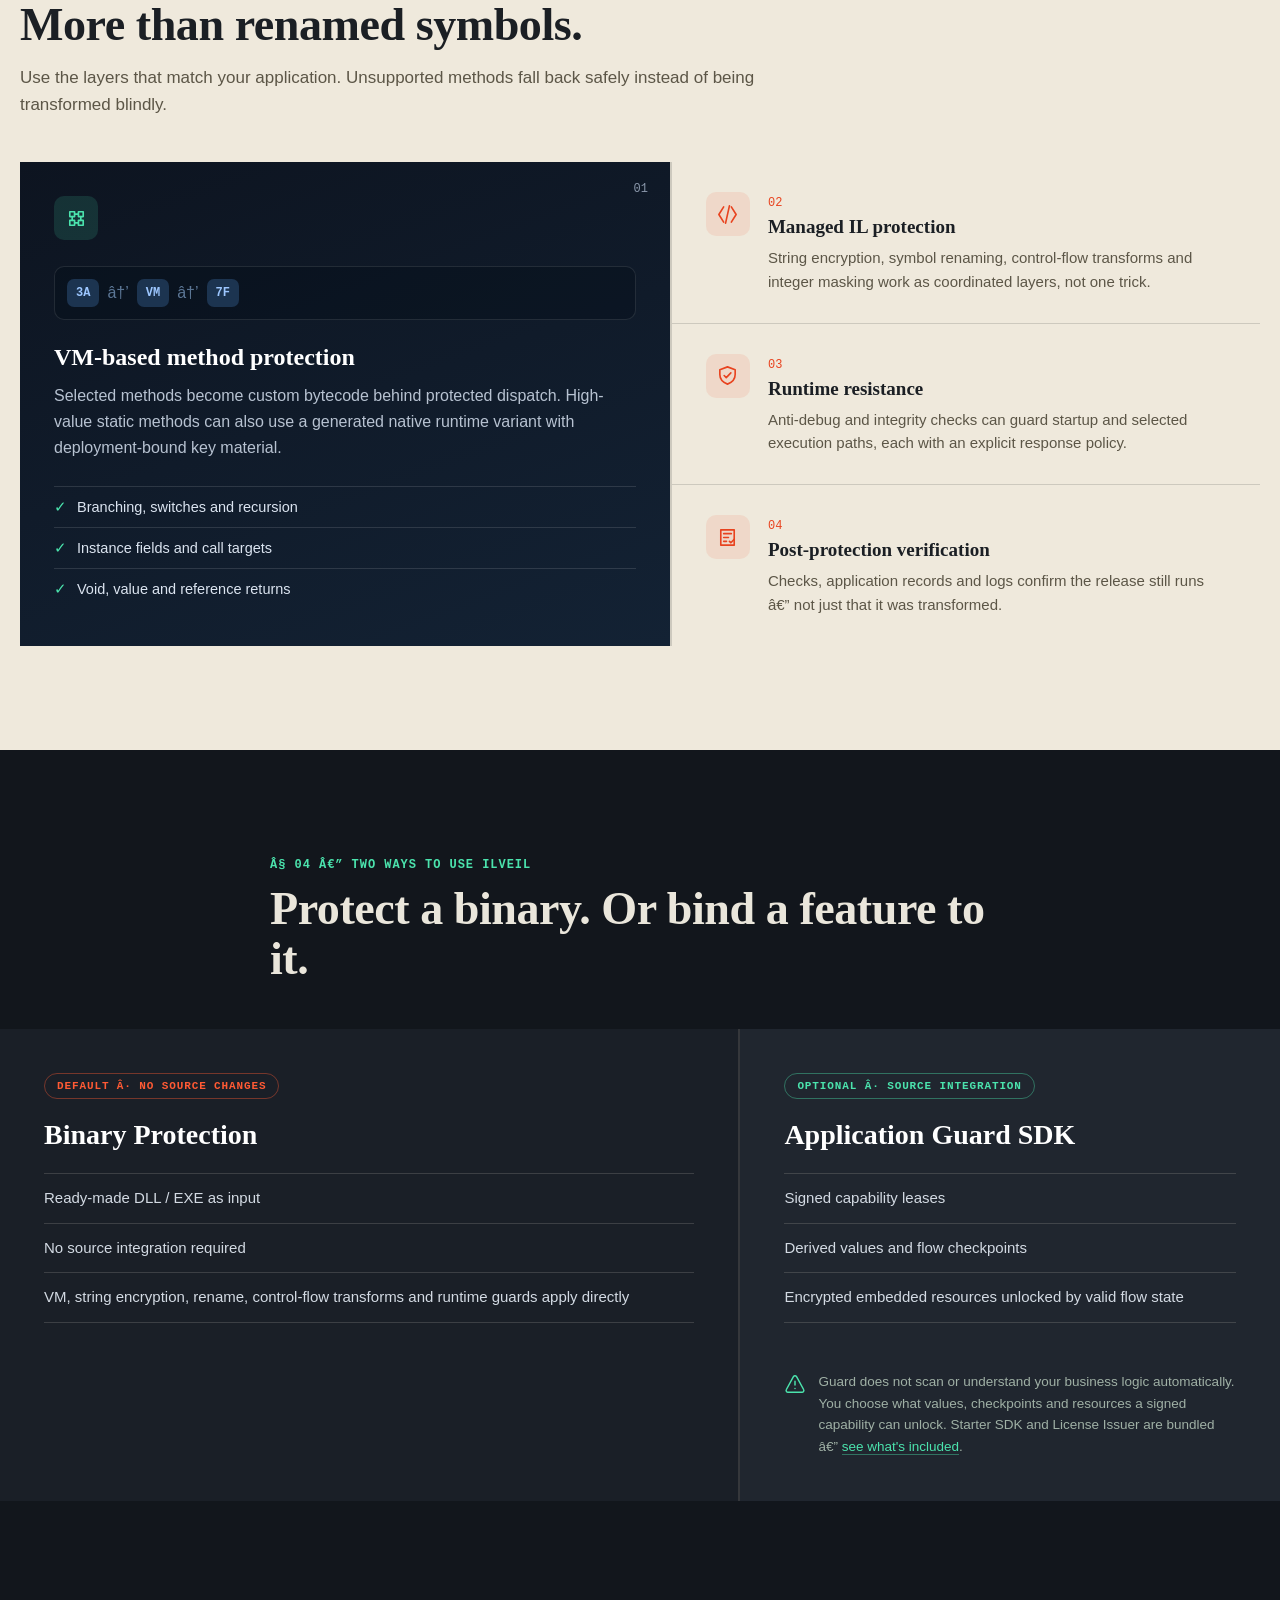
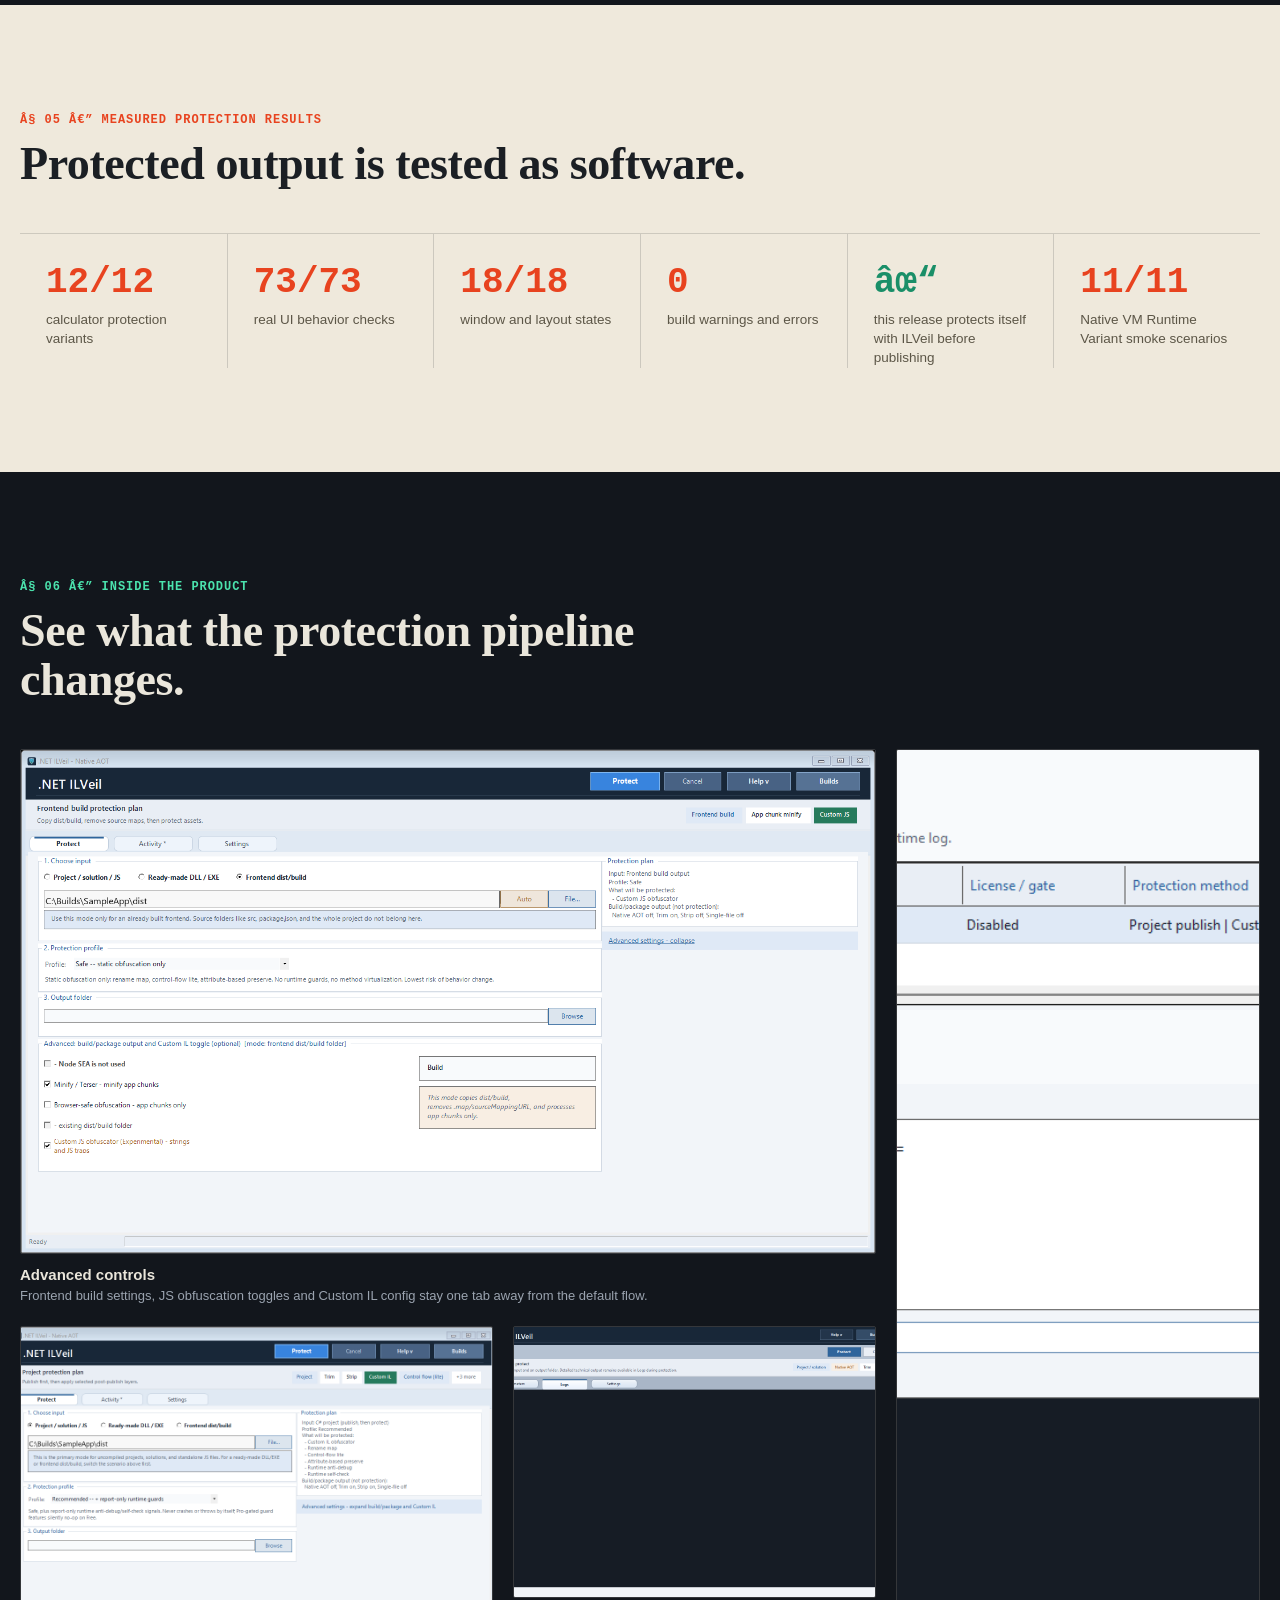
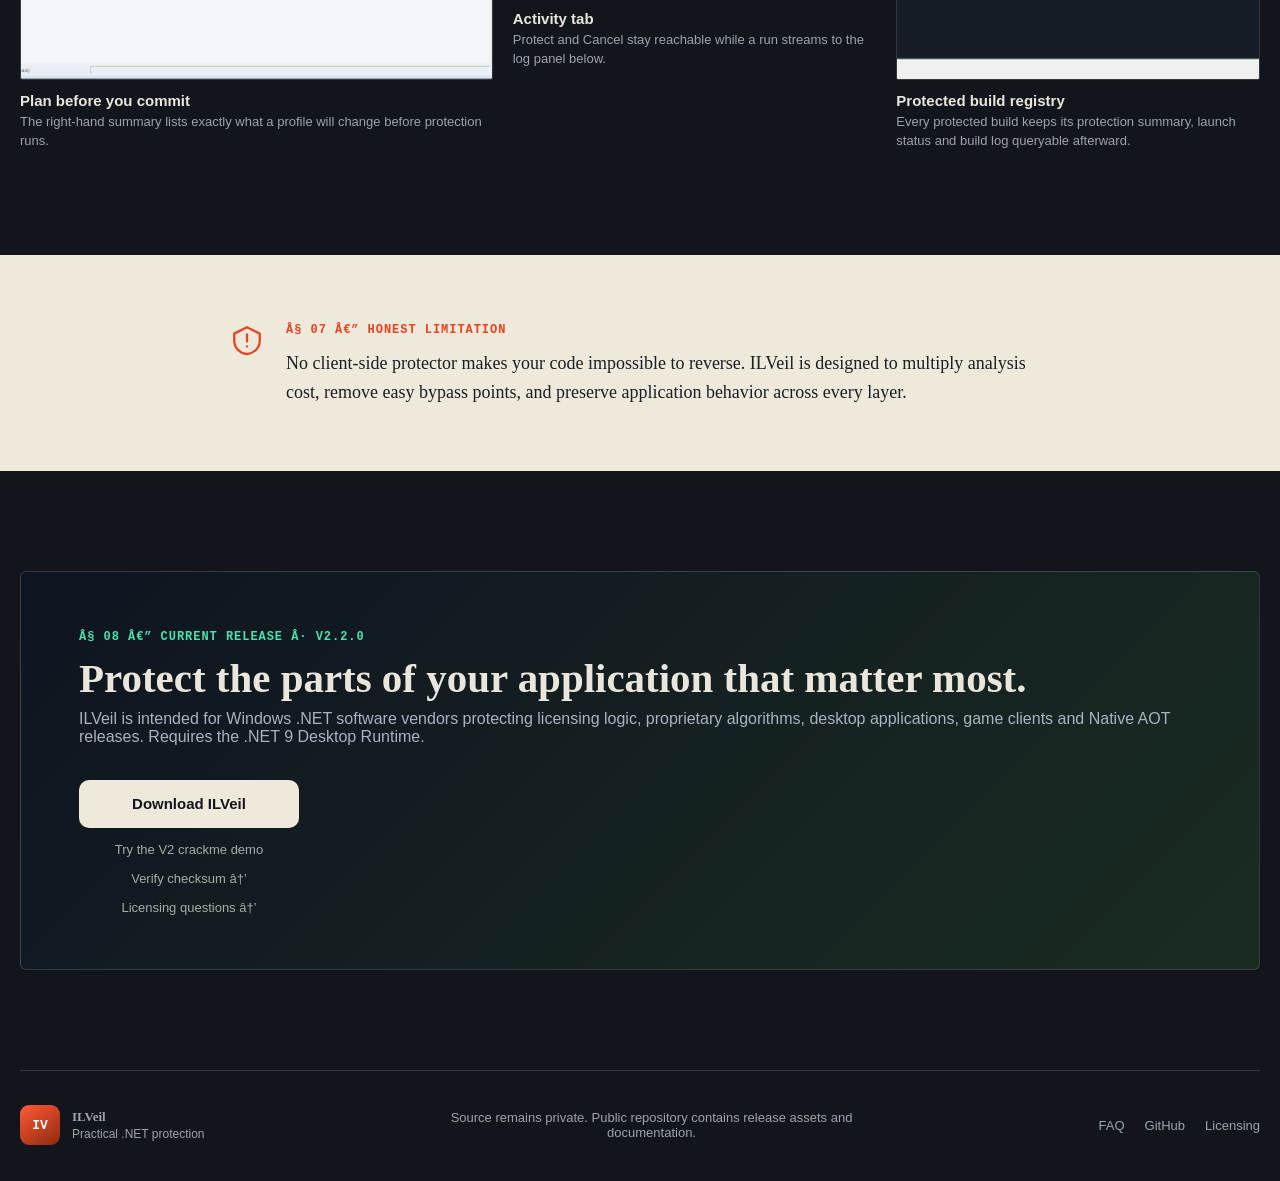
==== commit f2755cd7: "Refine product messaging for evaluators" ====
--- a/index.html
+++ b/index.html
@@ -1,15 +1,15 @@
-<!doctype html>
+﻿<!doctype html>
 <html lang="en">
 <head>
   <meta charset="utf-8">
   <meta name="viewport" content="width=device-width, initial-scale=1">
-  <title>ILVeil .NET Obfuscator — Code Virtualization & App Protection</title>
+  <title>ILVeil .NET Obfuscator â€” Code Virtualization & App Protection</title>
   <meta name="description" content="Protect Windows .NET applications with method virtualization, IL obfuscation, runtime guards and optional license-bound Application Guard flows.">
   <meta name="robots" content="index, follow, max-image-preview:large">
   <meta name="author" content="ILVeil">
   <meta name="theme-color" content="#12161c">
   <link rel="canonical" href="https://denis-rz.github.io/ILVeil-Releases/">
-  <meta property="og:title" content="ILVeil .NET Obfuscator — Code Virtualization & App Protection">
+  <meta property="og:title" content="ILVeil .NET Obfuscator â€” Code Virtualization & App Protection">
   <meta property="og:description" content="Layered binary protection and optional license-bound feature flows for Windows .NET applications.">
   <meta property="og:type" content="website">
   <meta property="og:url" content="https://denis-rz.github.io/ILVeil-Releases/">
@@ -17,7 +17,7 @@
   <meta property="og:image" content="https://denis-rz.github.io/ILVeil-Releases/assets/screenshots/overview-main-v2.png">
   <meta property="og:image:alt" content="ILVeil desktop .NET protection workflow">
   <meta name="twitter:card" content="summary_large_image">
-  <meta name="twitter:title" content="ILVeil .NET Obfuscator — Code Virtualization & App Protection">
+  <meta name="twitter:title" content="ILVeil .NET Obfuscator â€” Code Virtualization & App Protection">
   <meta name="twitter:description" content="VM-based method protection, managed obfuscation, runtime guards and license-bound feature flows.">
   <meta name="twitter:image" content="https://denis-rz.github.io/ILVeil-Releases/assets/screenshots/overview-main-v2.png">
   <link rel="icon" href="./assets/appicon.ico">
@@ -48,18 +48,18 @@
           <li><b>03</b><span>Tested protection matrix</span></li>
         </ul>
         <div class="hero-copy">
-          <span class="kicker"><i></i>§ 01 — Windows x64 · .NET 9</span>
-          <h1>Make your .NET application <em>expensive</em> to reverse.</h1>
-          <p class="hero-lede">ILVeil layers managed VM protection, generated native runtime variants, IL obfuscation, runtime guards and release verification into one desktop workflow. Application Guard optionally binds licensed features to derived values, execution flow and encrypted resources — not one boolean.</p>
+          <span class="kicker"><i></i>Â§ 01 â€” Windows x64 Â· .NET 9</span>
+          <h1>Increase the effort required to analyze and patch your .NET application.</h1>
+          <p class="hero-lede">ILVeil layers managed VM protection, generated native runtime variants, IL obfuscation, runtime guards and release verification into one desktop workflow. Application Guard can bind licensed features to derived values, execution checkpoints and encrypted resources for software that needs more than a single feature flag.</p>
           <div class="hero-actions">
-            <a class="button button-primary" href="https://github.com/Denis-RZ/ILVeil-Releases/releases/download/v2.2.0/ILVeil-win-x64-2.2.0.zip">Download v2.2.0 <span>↓</span></a>
-            <a class="text-link" href="#capabilities">See what's protected <span>→</span></a>
+            <a class="button button-primary" href="https://github.com/Denis-RZ/ILVeil-Releases/releases/download/v2.2.0/ILVeil-win-x64-2.2.0.zip">Download v2.2.0 <span>â†“</span></a>
+            <a class="text-link" href="#capabilities">See what's protected <span>â†’</span></a>
           </div>
         </div>
         <figure class="figure-frame hero-figure">
           <i class="corner corner-tl"></i><i class="corner corner-tr"></i><i class="corner corner-bl"></i><i class="corner corner-br"></i>
           <img src="./assets/screenshots/overview-main-v2.png" width="1100" height="800" alt="ILVeil protection plan screen showing input selection, protection profile and output settings">
-          <figcaption><b>Fig. 01</b> Protection plan — input, profile and effective layers stay visible together.</figcaption>
+          <figcaption><b>Fig. 01</b> Protection plan â€” input, profile and effective layers stay visible together.</figcaption>
         </figure>
       </div>
     </section>
@@ -71,18 +71,18 @@
     <section class="section pipeline-section blueprint" id="pipeline">
       <div class="shell">
         <div class="section-head">
-          <span class="kicker">§ 02 — How input becomes output</span>
+          <span class="kicker">Â§ 02 â€” How input becomes output</span>
           <h2>Five stages between your assembly and the release you ship.</h2>
         </div>
         <div class="pipeline" role="list">
           <div class="pl-node" role="listitem"><b class="pl-num">01</b><span class="pl-tag">ORIGINAL IL</span><p>Unmodified assembly, or a freshly published project.</p></div>
-          <i class="pl-arrow" aria-hidden="true">→</i>
+          <i class="pl-arrow" aria-hidden="true">â†’</i>
           <div class="pl-node" role="listitem"><b class="pl-num">02</b><span class="pl-tag">OBFUSCATION</span><p>Symbols renamed, strings encrypted, control flow reshaped.</p></div>
-          <i class="pl-arrow" aria-hidden="true">→</i>
+          <i class="pl-arrow" aria-hidden="true">â†’</i>
           <div class="pl-node" role="listitem"><b class="pl-num">03</b><span class="pl-tag">METHOD VM</span><p>Selected methods become custom bytecode behind protected dispatch.</p></div>
-          <i class="pl-arrow" aria-hidden="true">→</i>
+          <i class="pl-arrow" aria-hidden="true">â†’</i>
           <div class="pl-node" role="listitem"><b class="pl-num">04</b><span class="pl-tag">RUNTIME GUARDS</span><p>Anti-debug and integrity checks watch startup and chosen paths.</p></div>
-          <i class="pl-arrow" aria-hidden="true">→</i>
+          <i class="pl-arrow" aria-hidden="true">â†’</i>
           <div class="pl-node pl-node-out" role="listitem"><b class="pl-num">05</b><span class="pl-tag">VERIFIED OUTPUT</span><p>Post-protection checks confirm the build still runs.</p></div>
         </div>
       </div>
@@ -91,7 +91,7 @@
     <section class="section paper" id="capabilities">
       <div class="shell">
         <div class="section-head">
-          <span class="kicker">§ 03 — Four protection layers</span>
+          <span class="kicker">Â§ 03 â€” Four protection layers</span>
           <h2>More than renamed symbols.</h2>
           <p>Use the layers that match your application. Unsupported methods fall back safely instead of being transformed blindly.</p>
         </div>
@@ -99,7 +99,7 @@
           <article class="cap-main">
             <span class="feature-index">01</span>
             <div class="feature-icon"><svg viewBox="0 0 24 24" aria-hidden="true"><path d="M5 5h5v5H5zM14 5h5v5h-5zM5 14h5v5H5zM14 14h5v5h-5z"/><path d="M10 7.5h4M7.5 10v4M16.5 10v4M10 16.5h4"/></svg></div>
-            <div class="feature-visual"><span>3A</span><i>→</i><span>VM</span><i>→</i><span>7F</span></div>
+            <div class="feature-visual"><span>3A</span><i>â†’</i><span>VM</span><i>â†’</i><span>7F</span></div>
             <h3>VM-based method protection</h3>
             <p>Selected methods become custom bytecode behind protected dispatch. High-value static methods can also use a generated native runtime variant with deployment-bound key material.</p>
             <ul><li>Branching, switches and recursion</li><li>Instance fields and call targets</li><li>Void, value and reference returns</li></ul>
@@ -115,7 +115,7 @@
             </article>
             <article class="cap-item">
               <div class="feature-icon"><svg viewBox="0 0 24 24" aria-hidden="true"><path d="M5 4h14v16H5zM8 8h8M8 12h5M8 16h3"/><path d="m14 16 1.5 1.5L19 14"/></svg></div>
-              <div><span class="feature-index-inline">04</span><h3>Post-protection verification</h3><p>Checks, application records and logs confirm the release still runs — not just that it was transformed.</p></div>
+              <div><span class="feature-index-inline">04</span><h3>Post-protection verification</h3><p>Checks, application records and logs confirm the release still runs â€” not just that it was transformed.</p></div>
             </article>
           </div>
         </div>
@@ -124,12 +124,12 @@
 
     <section class="modes-section" id="modes">
       <div class="section-head shell">
-        <span class="kicker kicker-verify">§ 04 — Two ways to use ILVeil</span>
+        <span class="kicker kicker-verify">Â§ 04 â€” Two ways to use ILVeil</span>
         <h2>Protect a binary. Or bind a feature to it.</h2>
       </div>
       <div class="modes-grid">
         <div class="mode-panel mode-primary">
-          <span class="mode-tag">DEFAULT · NO SOURCE CHANGES</span>
+          <span class="mode-tag">DEFAULT Â· NO SOURCE CHANGES</span>
           <h3>Binary Protection</h3>
           <ul>
             <li>Ready-made DLL / EXE as input</li>
@@ -138,7 +138,7 @@
           </ul>
         </div>
         <div class="mode-panel mode-secondary">
-          <span class="mode-tag mode-tag-verify">OPTIONAL · SOURCE INTEGRATION</span>
+          <span class="mode-tag mode-tag-verify">OPTIONAL Â· SOURCE INTEGRATION</span>
           <h3>Application Guard SDK</h3>
           <ul>
             <li>Signed capability leases</li>
@@ -147,7 +147,7 @@
           </ul>
           <div class="mode-note">
             <svg viewBox="0 0 24 24" aria-hidden="true"><path d="M12 9v4M12 17h.01M10.3 3.9 2.6 18a2 2 0 0 0 1.8 3h15.2a2 2 0 0 0 1.8-3L13.7 3.9a2 2 0 0 0-3.4 0Z"/></svg>
-            <p>Guard does not scan or understand your business logic automatically. You choose what values, checkpoints and resources a signed capability can unlock. Starter SDK and License Issuer are bundled — <a href="./release-notes.md">see what's included</a>.</p>
+            <p>Guard does not scan or understand your business logic automatically. You choose what values, checkpoints and resources a signed capability can unlock. Starter SDK and License Issuer are bundled â€” <a href="./release-notes.md">see what's included</a>.</p>
           </div>
         </div>
       </div>
@@ -156,7 +156,7 @@
     <section class="section paper" id="proof">
       <div class="shell">
         <div class="section-head">
-          <span class="kicker">§ 05 — Evidence, not slogans</span>
+          <span class="kicker">Â§ 05 â€” Measured protection results</span>
           <h2>Protected output is tested as software.</h2>
         </div>
         <div class="ledger">
@@ -164,7 +164,7 @@
           <div class="ledger-item"><strong>73/73</strong><span>real UI behavior checks</span></div>
           <div class="ledger-item"><strong>18/18</strong><span>window and layout states</span></div>
           <div class="ledger-item"><strong>0</strong><span>build warnings and errors</span></div>
-          <div class="ledger-item ledger-item-text"><strong>✓</strong><span>this release protects itself with ILVeil before publishing</span></div>
+          <div class="ledger-item ledger-item-text"><strong>âœ“</strong><span>this release protects itself with ILVeil before publishing</span></div>
           <div class="ledger-item"><strong>11/11</strong><span>Native VM Runtime Variant smoke scenarios</span></div>
         </div>
       </div>
@@ -173,8 +173,8 @@
     <section class="section gallery-section" id="gallery">
       <div class="shell">
         <div class="section-head">
-          <span class="kicker">§ 06 — Inside the product</span>
-          <h2>A protection workflow you can inspect.</h2>
+          <span class="kicker">Â§ 06 â€” Inside the product</span>
+          <h2>See what the protection pipeline changes.</h2>
         </div>
         <div class="gallery-grid">
           <figure class="shot shot-a">
@@ -201,7 +201,7 @@
       <div class="shell honesty-wrap">
         <svg viewBox="0 0 24 24" aria-hidden="true" class="honesty-icon"><path d="M12 3 3 7.5v5c0 5 3.8 8.7 9 9.5 5.2-.8 9-4.5 9-9.5v-5z"/><path d="M12 8v5M12 16.5h.01"/></svg>
         <div>
-          <span class="kicker">§ 07 — Honest limitation</span>
+          <span class="kicker">Â§ 07 â€” Honest limitation</span>
           <p>No client-side protector makes your code impossible to reverse. ILVeil is designed to multiply analysis cost, remove easy bypass points, and preserve application behavior across every layer.</p>
         </div>
       </div>
@@ -209,15 +209,15 @@
 
     <section class="cta shell" id="download">
       <div>
-        <span class="kicker kicker-verify">§ 08 — Current release · v2.2.0</span>
-        <h2>Raise the cost of the next bypass.</h2>
-        <p>Self-protected Windows x64 build. Requires the .NET 9 Desktop Runtime.</p>
+        <span class="kicker kicker-verify">Â§ 08 â€” Current release Â· v2.2.0</span>
+        <h2>Protect the parts of your application that matter most.</h2>
+        <p>ILVeil is intended for Windows .NET software vendors protecting licensing logic, proprietary algorithms, desktop applications, game clients and Native AOT releases. Requires the .NET 9 Desktop Runtime.</p>
       </div>
       <div class="cta-actions">
         <a class="button button-light" href="https://github.com/Denis-RZ/ILVeil-Releases/releases/download/v2.2.0/ILVeil-win-x64-2.2.0.zip">Download ILVeil</a>
         <a href="https://github.com/Denis-RZ/ILVeil-Releases/releases/download/v2.2.0/ILVeil-Crackme-V2.zip">Try the V2 crackme demo</a>
-        <a href="./releases/SHA256SUMS.txt">Verify checksum →</a>
-        <a href="mailto:dengwebdev@gmail.com">Licensing questions →</a>
+        <a href="./releases/SHA256SUMS.txt">Verify checksum â†’</a>
+        <a href="mailto:dengwebdev@gmail.com">Licensing questions â†’</a>
       </div>
     </section>
   </main>
@@ -229,3 +229,4 @@
   </footer>
 </body>
 </html>
+
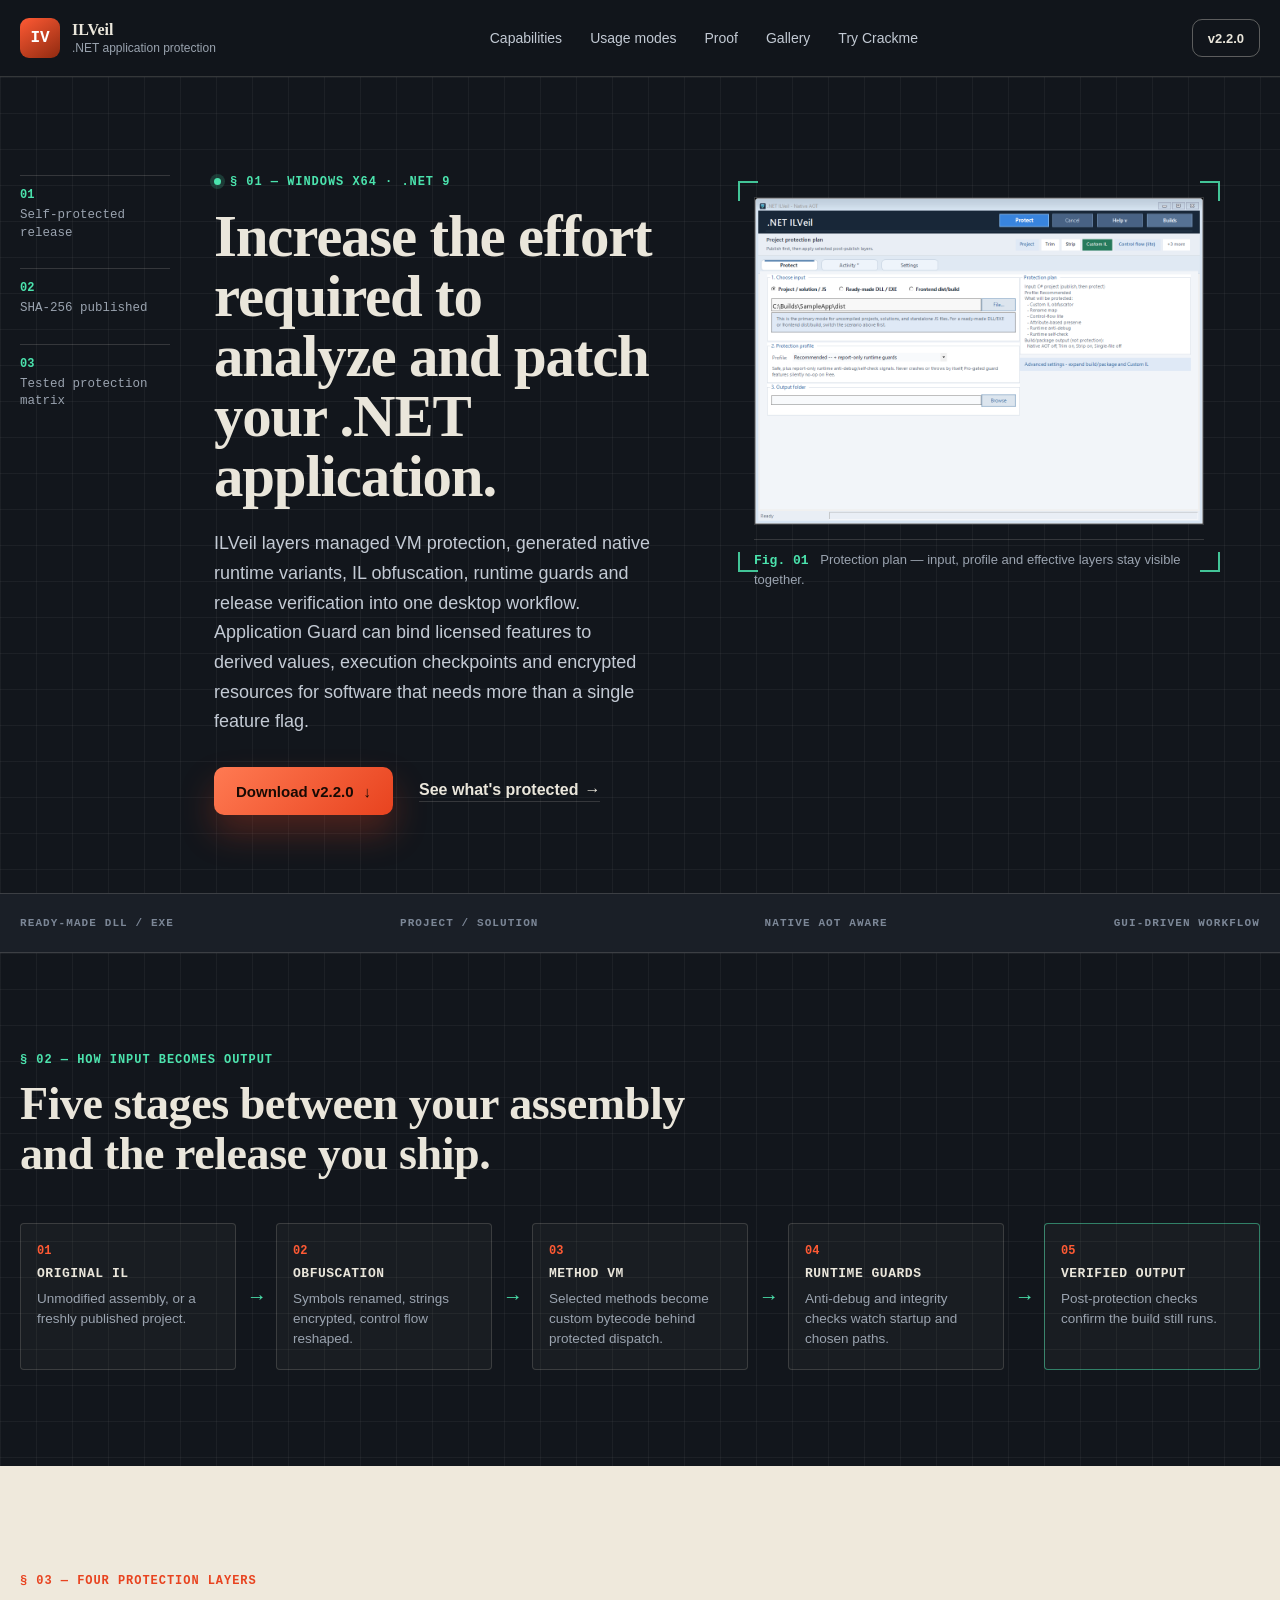
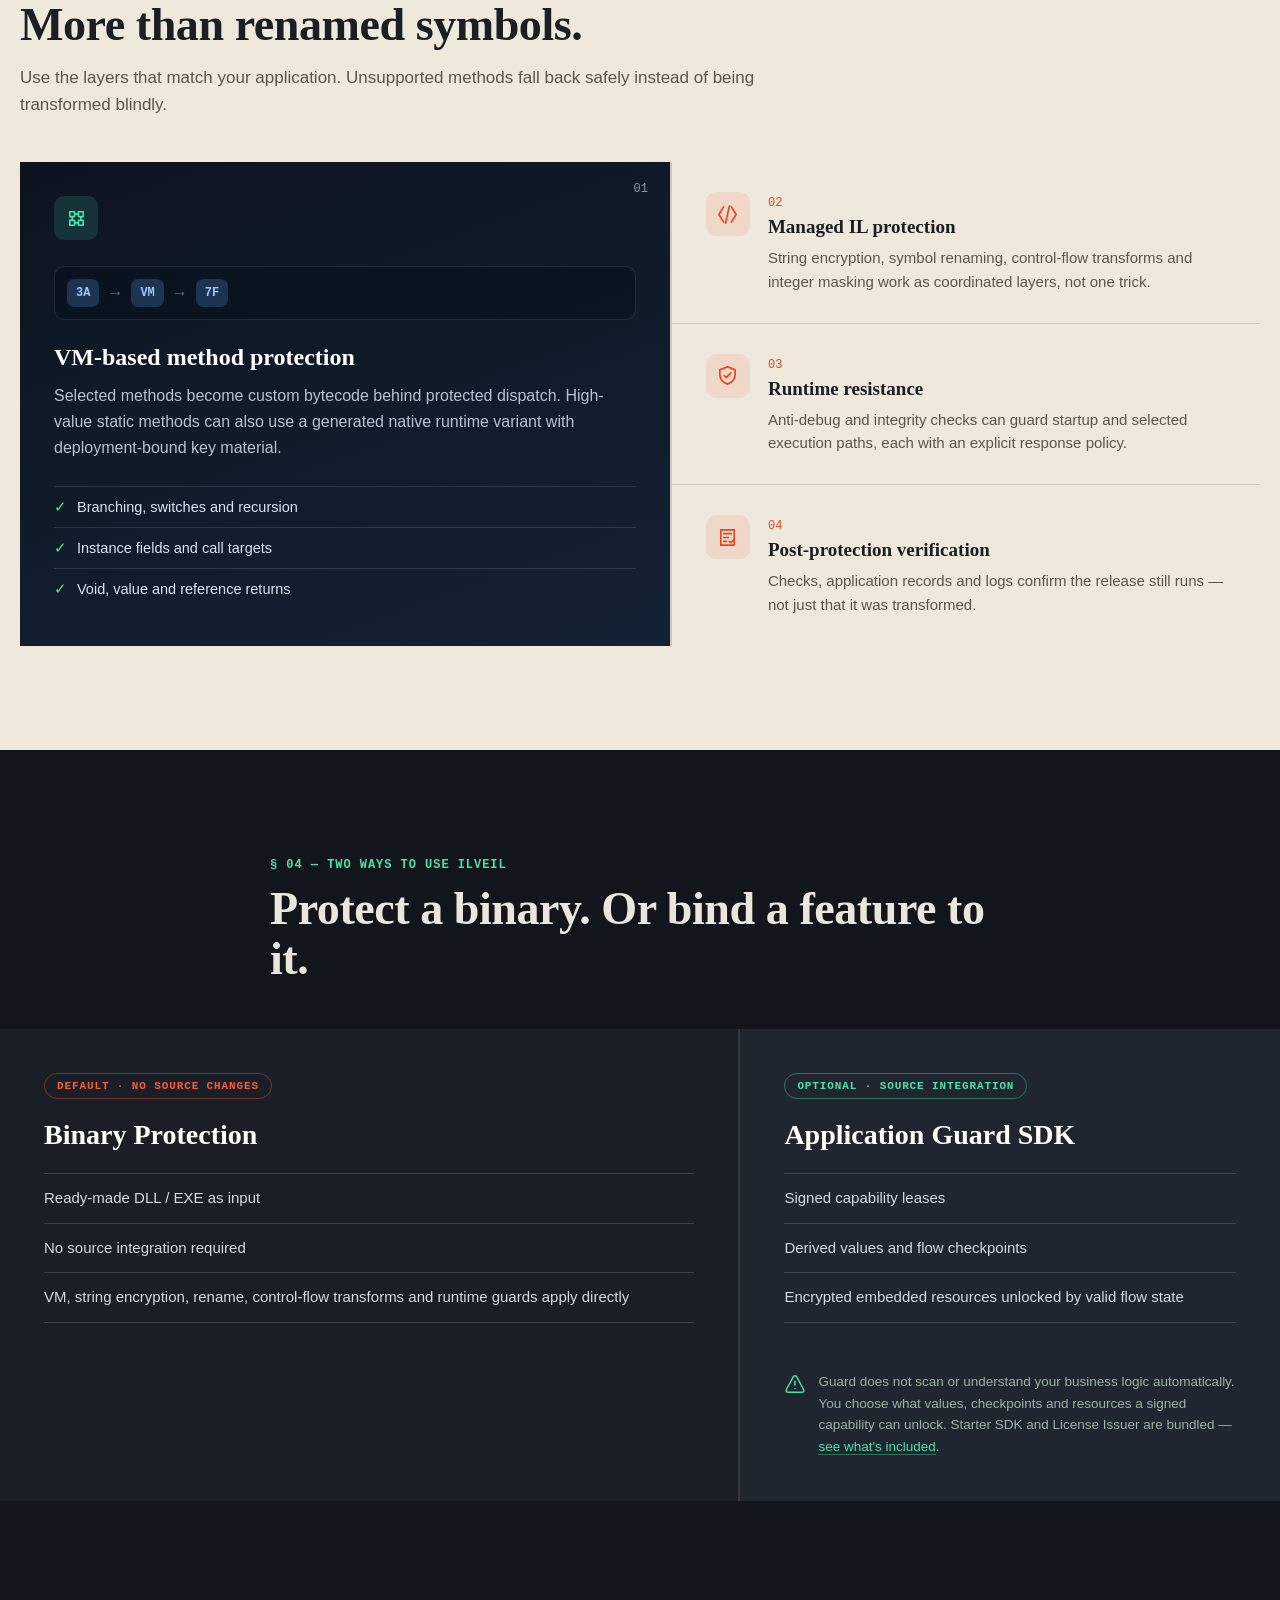
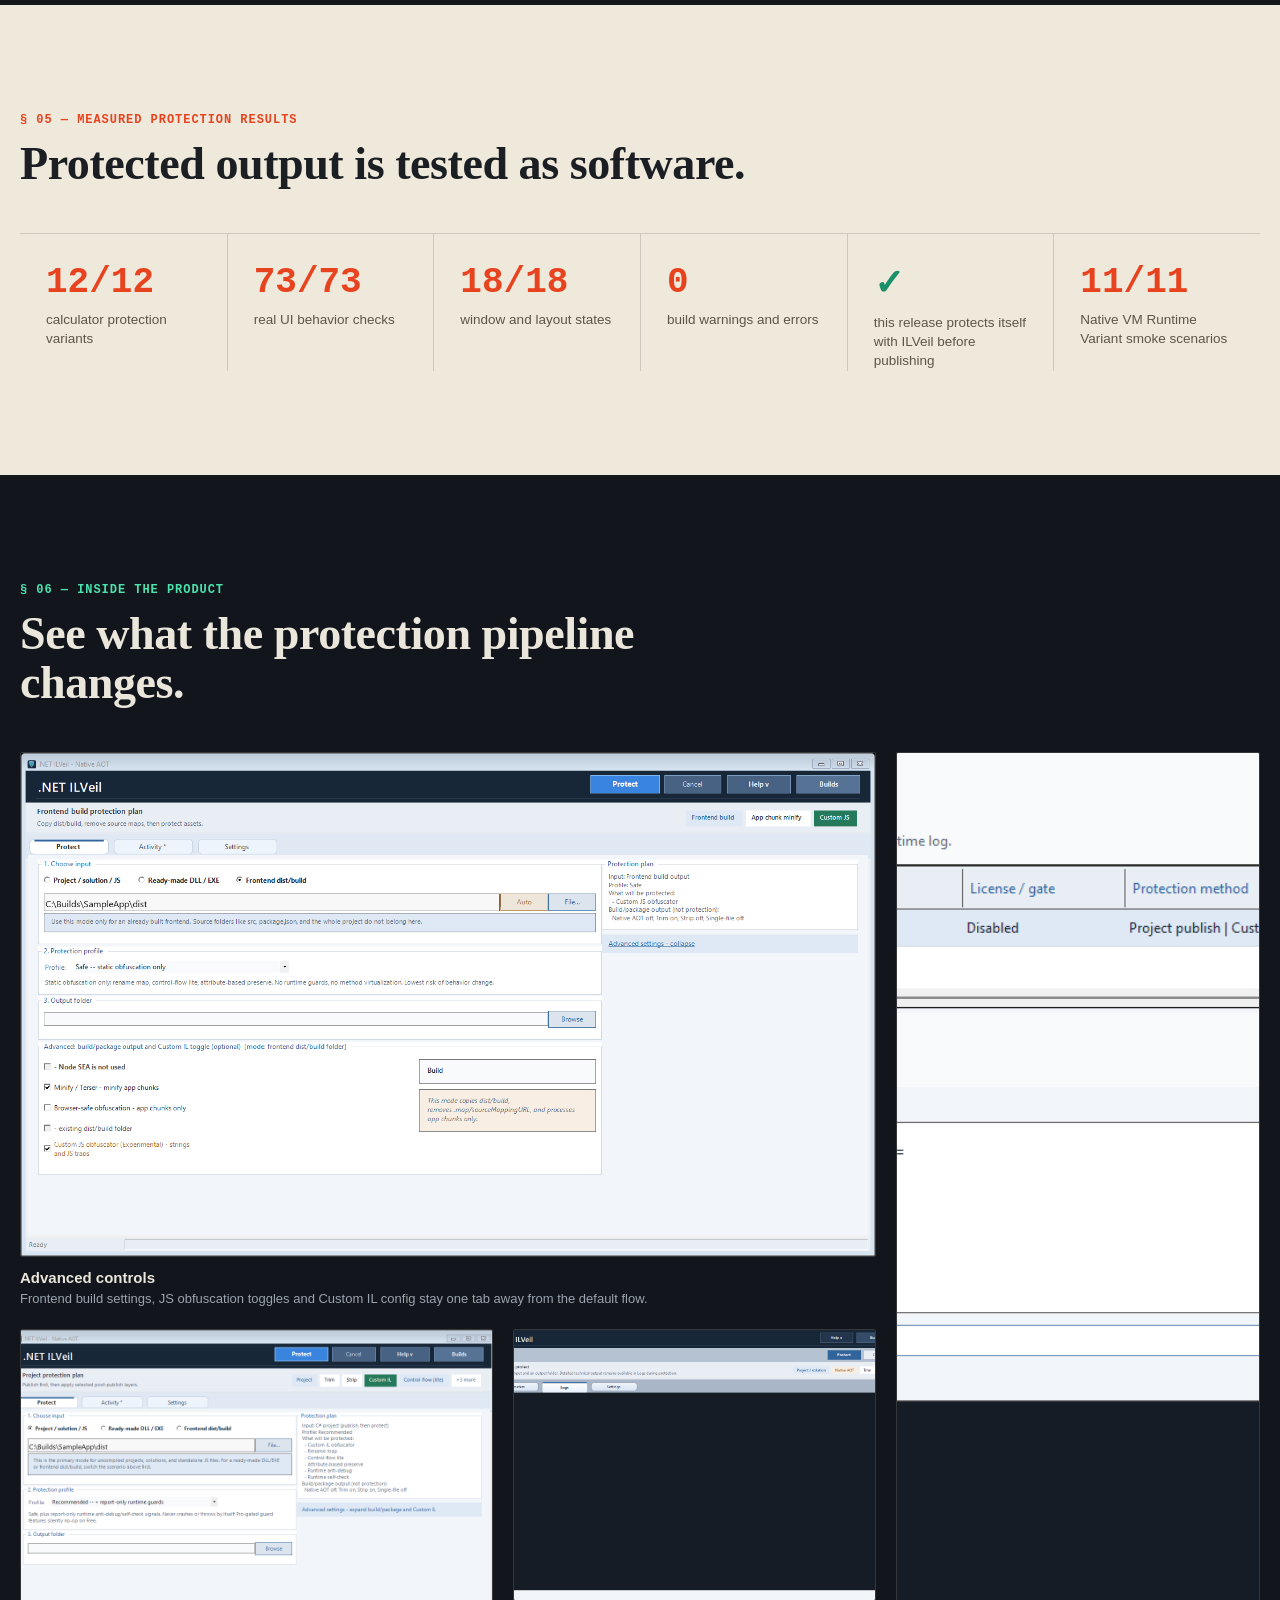
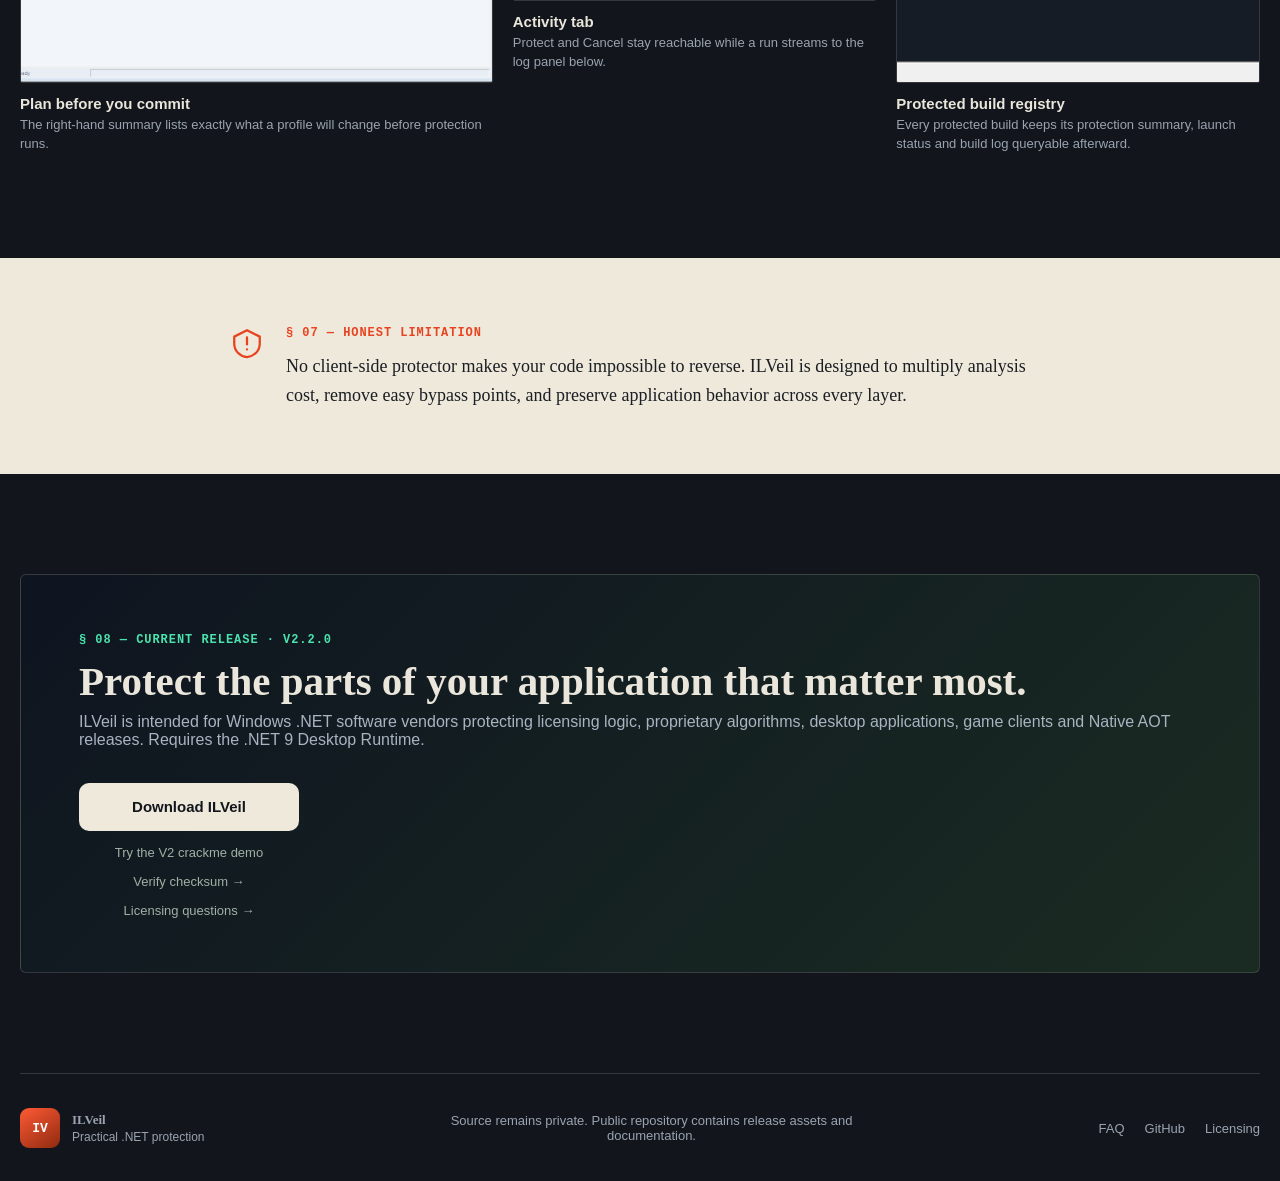
==== commit 10160ef1: "Correct evaluator-facing homepage copy" ====
--- a/index.html
+++ b/index.html
@@ -1,15 +1,15 @@
-﻿<!doctype html>
+<!doctype html>
 <html lang="en">
 <head>
   <meta charset="utf-8">
   <meta name="viewport" content="width=device-width, initial-scale=1">
-  <title>ILVeil .NET Obfuscator â€” Code Virtualization & App Protection</title>
+  <title>ILVeil .NET Obfuscator — Code Virtualization & App Protection</title>
   <meta name="description" content="Protect Windows .NET applications with method virtualization, IL obfuscation, runtime guards and optional license-bound Application Guard flows.">
   <meta name="robots" content="index, follow, max-image-preview:large">
   <meta name="author" content="ILVeil">
   <meta name="theme-color" content="#12161c">
   <link rel="canonical" href="https://denis-rz.github.io/ILVeil-Releases/">
-  <meta property="og:title" content="ILVeil .NET Obfuscator â€” Code Virtualization & App Protection">
+  <meta property="og:title" content="ILVeil .NET Obfuscator — Code Virtualization & App Protection">
   <meta property="og:description" content="Layered binary protection and optional license-bound feature flows for Windows .NET applications.">
   <meta property="og:type" content="website">
   <meta property="og:url" content="https://denis-rz.github.io/ILVeil-Releases/">
@@ -17,7 +17,7 @@
   <meta property="og:image" content="https://denis-rz.github.io/ILVeil-Releases/assets/screenshots/overview-main-v2.png">
   <meta property="og:image:alt" content="ILVeil desktop .NET protection workflow">
   <meta name="twitter:card" content="summary_large_image">
-  <meta name="twitter:title" content="ILVeil .NET Obfuscator â€” Code Virtualization & App Protection">
+  <meta name="twitter:title" content="ILVeil .NET Obfuscator — Code Virtualization & App Protection">
   <meta name="twitter:description" content="VM-based method protection, managed obfuscation, runtime guards and license-bound feature flows.">
   <meta name="twitter:image" content="https://denis-rz.github.io/ILVeil-Releases/assets/screenshots/overview-main-v2.png">
   <link rel="icon" href="./assets/appicon.ico">
@@ -48,18 +48,18 @@
           <li><b>03</b><span>Tested protection matrix</span></li>
         </ul>
         <div class="hero-copy">
-          <span class="kicker"><i></i>Â§ 01 â€” Windows x64 Â· .NET 9</span>
+          <span class="kicker"><i></i>§ 01 — Windows x64 · .NET 9</span>
           <h1>Increase the effort required to analyze and patch your .NET application.</h1>
           <p class="hero-lede">ILVeil layers managed VM protection, generated native runtime variants, IL obfuscation, runtime guards and release verification into one desktop workflow. Application Guard can bind licensed features to derived values, execution checkpoints and encrypted resources for software that needs more than a single feature flag.</p>
           <div class="hero-actions">
-            <a class="button button-primary" href="https://github.com/Denis-RZ/ILVeil-Releases/releases/download/v2.2.0/ILVeil-win-x64-2.2.0.zip">Download v2.2.0 <span>â†“</span></a>
-            <a class="text-link" href="#capabilities">See what's protected <span>â†’</span></a>
+            <a class="button button-primary" href="https://github.com/Denis-RZ/ILVeil-Releases/releases/download/v2.2.0/ILVeil-win-x64-2.2.0.zip">Download v2.2.0 <span>↓</span></a>
+            <a class="text-link" href="#capabilities">See what's protected <span>→</span></a>
           </div>
         </div>
         <figure class="figure-frame hero-figure">
           <i class="corner corner-tl"></i><i class="corner corner-tr"></i><i class="corner corner-bl"></i><i class="corner corner-br"></i>
           <img src="./assets/screenshots/overview-main-v2.png" width="1100" height="800" alt="ILVeil protection plan screen showing input selection, protection profile and output settings">
-          <figcaption><b>Fig. 01</b> Protection plan â€” input, profile and effective layers stay visible together.</figcaption>
+          <figcaption><b>Fig. 01</b> Protection plan — input, profile and effective layers stay visible together.</figcaption>
         </figure>
       </div>
     </section>
@@ -71,18 +71,18 @@
     <section class="section pipeline-section blueprint" id="pipeline">
       <div class="shell">
         <div class="section-head">
-          <span class="kicker">Â§ 02 â€” How input becomes output</span>
+          <span class="kicker">§ 02 — How input becomes output</span>
           <h2>Five stages between your assembly and the release you ship.</h2>
         </div>
         <div class="pipeline" role="list">
           <div class="pl-node" role="listitem"><b class="pl-num">01</b><span class="pl-tag">ORIGINAL IL</span><p>Unmodified assembly, or a freshly published project.</p></div>
-          <i class="pl-arrow" aria-hidden="true">â†’</i>
+          <i class="pl-arrow" aria-hidden="true">→</i>
           <div class="pl-node" role="listitem"><b class="pl-num">02</b><span class="pl-tag">OBFUSCATION</span><p>Symbols renamed, strings encrypted, control flow reshaped.</p></div>
-          <i class="pl-arrow" aria-hidden="true">â†’</i>
+          <i class="pl-arrow" aria-hidden="true">→</i>
           <div class="pl-node" role="listitem"><b class="pl-num">03</b><span class="pl-tag">METHOD VM</span><p>Selected methods become custom bytecode behind protected dispatch.</p></div>
-          <i class="pl-arrow" aria-hidden="true">â†’</i>
+          <i class="pl-arrow" aria-hidden="true">→</i>
           <div class="pl-node" role="listitem"><b class="pl-num">04</b><span class="pl-tag">RUNTIME GUARDS</span><p>Anti-debug and integrity checks watch startup and chosen paths.</p></div>
-          <i class="pl-arrow" aria-hidden="true">â†’</i>
+          <i class="pl-arrow" aria-hidden="true">→</i>
           <div class="pl-node pl-node-out" role="listitem"><b class="pl-num">05</b><span class="pl-tag">VERIFIED OUTPUT</span><p>Post-protection checks confirm the build still runs.</p></div>
         </div>
       </div>
@@ -91,7 +91,7 @@
     <section class="section paper" id="capabilities">
       <div class="shell">
         <div class="section-head">
-          <span class="kicker">Â§ 03 â€” Four protection layers</span>
+          <span class="kicker">§ 03 — Four protection layers</span>
           <h2>More than renamed symbols.</h2>
           <p>Use the layers that match your application. Unsupported methods fall back safely instead of being transformed blindly.</p>
         </div>
@@ -99,7 +99,7 @@
           <article class="cap-main">
             <span class="feature-index">01</span>
             <div class="feature-icon"><svg viewBox="0 0 24 24" aria-hidden="true"><path d="M5 5h5v5H5zM14 5h5v5h-5zM5 14h5v5H5zM14 14h5v5h-5z"/><path d="M10 7.5h4M7.5 10v4M16.5 10v4M10 16.5h4"/></svg></div>
-            <div class="feature-visual"><span>3A</span><i>â†’</i><span>VM</span><i>â†’</i><span>7F</span></div>
+            <div class="feature-visual"><span>3A</span><i>→</i><span>VM</span><i>→</i><span>7F</span></div>
             <h3>VM-based method protection</h3>
             <p>Selected methods become custom bytecode behind protected dispatch. High-value static methods can also use a generated native runtime variant with deployment-bound key material.</p>
             <ul><li>Branching, switches and recursion</li><li>Instance fields and call targets</li><li>Void, value and reference returns</li></ul>
@@ -115,7 +115,7 @@
             </article>
             <article class="cap-item">
               <div class="feature-icon"><svg viewBox="0 0 24 24" aria-hidden="true"><path d="M5 4h14v16H5zM8 8h8M8 12h5M8 16h3"/><path d="m14 16 1.5 1.5L19 14"/></svg></div>
-              <div><span class="feature-index-inline">04</span><h3>Post-protection verification</h3><p>Checks, application records and logs confirm the release still runs â€” not just that it was transformed.</p></div>
+              <div><span class="feature-index-inline">04</span><h3>Post-protection verification</h3><p>Checks, application records and logs confirm the release still runs — not just that it was transformed.</p></div>
             </article>
           </div>
         </div>
@@ -124,12 +124,12 @@
 
     <section class="modes-section" id="modes">
       <div class="section-head shell">
-        <span class="kicker kicker-verify">Â§ 04 â€” Two ways to use ILVeil</span>
+        <span class="kicker kicker-verify">§ 04 — Two ways to use ILVeil</span>
         <h2>Protect a binary. Or bind a feature to it.</h2>
       </div>
       <div class="modes-grid">
         <div class="mode-panel mode-primary">
-          <span class="mode-tag">DEFAULT Â· NO SOURCE CHANGES</span>
+          <span class="mode-tag">DEFAULT · NO SOURCE CHANGES</span>
           <h3>Binary Protection</h3>
           <ul>
             <li>Ready-made DLL / EXE as input</li>
@@ -138,7 +138,7 @@
           </ul>
         </div>
         <div class="mode-panel mode-secondary">
-          <span class="mode-tag mode-tag-verify">OPTIONAL Â· SOURCE INTEGRATION</span>
+          <span class="mode-tag mode-tag-verify">OPTIONAL · SOURCE INTEGRATION</span>
           <h3>Application Guard SDK</h3>
           <ul>
             <li>Signed capability leases</li>
@@ -147,7 +147,7 @@
           </ul>
           <div class="mode-note">
             <svg viewBox="0 0 24 24" aria-hidden="true"><path d="M12 9v4M12 17h.01M10.3 3.9 2.6 18a2 2 0 0 0 1.8 3h15.2a2 2 0 0 0 1.8-3L13.7 3.9a2 2 0 0 0-3.4 0Z"/></svg>
-            <p>Guard does not scan or understand your business logic automatically. You choose what values, checkpoints and resources a signed capability can unlock. Starter SDK and License Issuer are bundled â€” <a href="./release-notes.md">see what's included</a>.</p>
+            <p>Guard does not scan or understand your business logic automatically. You choose what values, checkpoints and resources a signed capability can unlock. Starter SDK and License Issuer are bundled — <a href="./release-notes.md">see what's included</a>.</p>
           </div>
         </div>
       </div>
@@ -156,7 +156,7 @@
     <section class="section paper" id="proof">
       <div class="shell">
         <div class="section-head">
-          <span class="kicker">Â§ 05 â€” Measured protection results</span>
+          <span class="kicker">§ 05 — Measured protection results</span>
           <h2>Protected output is tested as software.</h2>
         </div>
         <div class="ledger">
@@ -164,7 +164,7 @@
           <div class="ledger-item"><strong>73/73</strong><span>real UI behavior checks</span></div>
           <div class="ledger-item"><strong>18/18</strong><span>window and layout states</span></div>
           <div class="ledger-item"><strong>0</strong><span>build warnings and errors</span></div>
-          <div class="ledger-item ledger-item-text"><strong>âœ“</strong><span>this release protects itself with ILVeil before publishing</span></div>
+          <div class="ledger-item ledger-item-text"><strong>✓</strong><span>this release protects itself with ILVeil before publishing</span></div>
           <div class="ledger-item"><strong>11/11</strong><span>Native VM Runtime Variant smoke scenarios</span></div>
         </div>
       </div>
@@ -173,7 +173,7 @@
     <section class="section gallery-section" id="gallery">
       <div class="shell">
         <div class="section-head">
-          <span class="kicker">Â§ 06 â€” Inside the product</span>
+          <span class="kicker">§ 06 — Inside the product</span>
           <h2>See what the protection pipeline changes.</h2>
         </div>
         <div class="gallery-grid">
@@ -201,7 +201,7 @@
       <div class="shell honesty-wrap">
         <svg viewBox="0 0 24 24" aria-hidden="true" class="honesty-icon"><path d="M12 3 3 7.5v5c0 5 3.8 8.7 9 9.5 5.2-.8 9-4.5 9-9.5v-5z"/><path d="M12 8v5M12 16.5h.01"/></svg>
         <div>
-          <span class="kicker">Â§ 07 â€” Honest limitation</span>
+          <span class="kicker">§ 07 — Honest limitation</span>
           <p>No client-side protector makes your code impossible to reverse. ILVeil is designed to multiply analysis cost, remove easy bypass points, and preserve application behavior across every layer.</p>
         </div>
       </div>
@@ -209,15 +209,15 @@
 
     <section class="cta shell" id="download">
       <div>
-        <span class="kicker kicker-verify">Â§ 08 â€” Current release Â· v2.2.0</span>
+        <span class="kicker kicker-verify">§ 08 — Current release · v2.2.0</span>
         <h2>Protect the parts of your application that matter most.</h2>
         <p>ILVeil is intended for Windows .NET software vendors protecting licensing logic, proprietary algorithms, desktop applications, game clients and Native AOT releases. Requires the .NET 9 Desktop Runtime.</p>
       </div>
       <div class="cta-actions">
         <a class="button button-light" href="https://github.com/Denis-RZ/ILVeil-Releases/releases/download/v2.2.0/ILVeil-win-x64-2.2.0.zip">Download ILVeil</a>
         <a href="https://github.com/Denis-RZ/ILVeil-Releases/releases/download/v2.2.0/ILVeil-Crackme-V2.zip">Try the V2 crackme demo</a>
-        <a href="./releases/SHA256SUMS.txt">Verify checksum â†’</a>
-        <a href="mailto:dengwebdev@gmail.com">Licensing questions â†’</a>
+        <a href="./releases/SHA256SUMS.txt">Verify checksum →</a>
+        <a href="mailto:dengwebdev@gmail.com">Licensing questions →</a>
       </div>
     </section>
   </main>
@@ -229,4 +229,3 @@
   </footer>
 </body>
 </html>
-
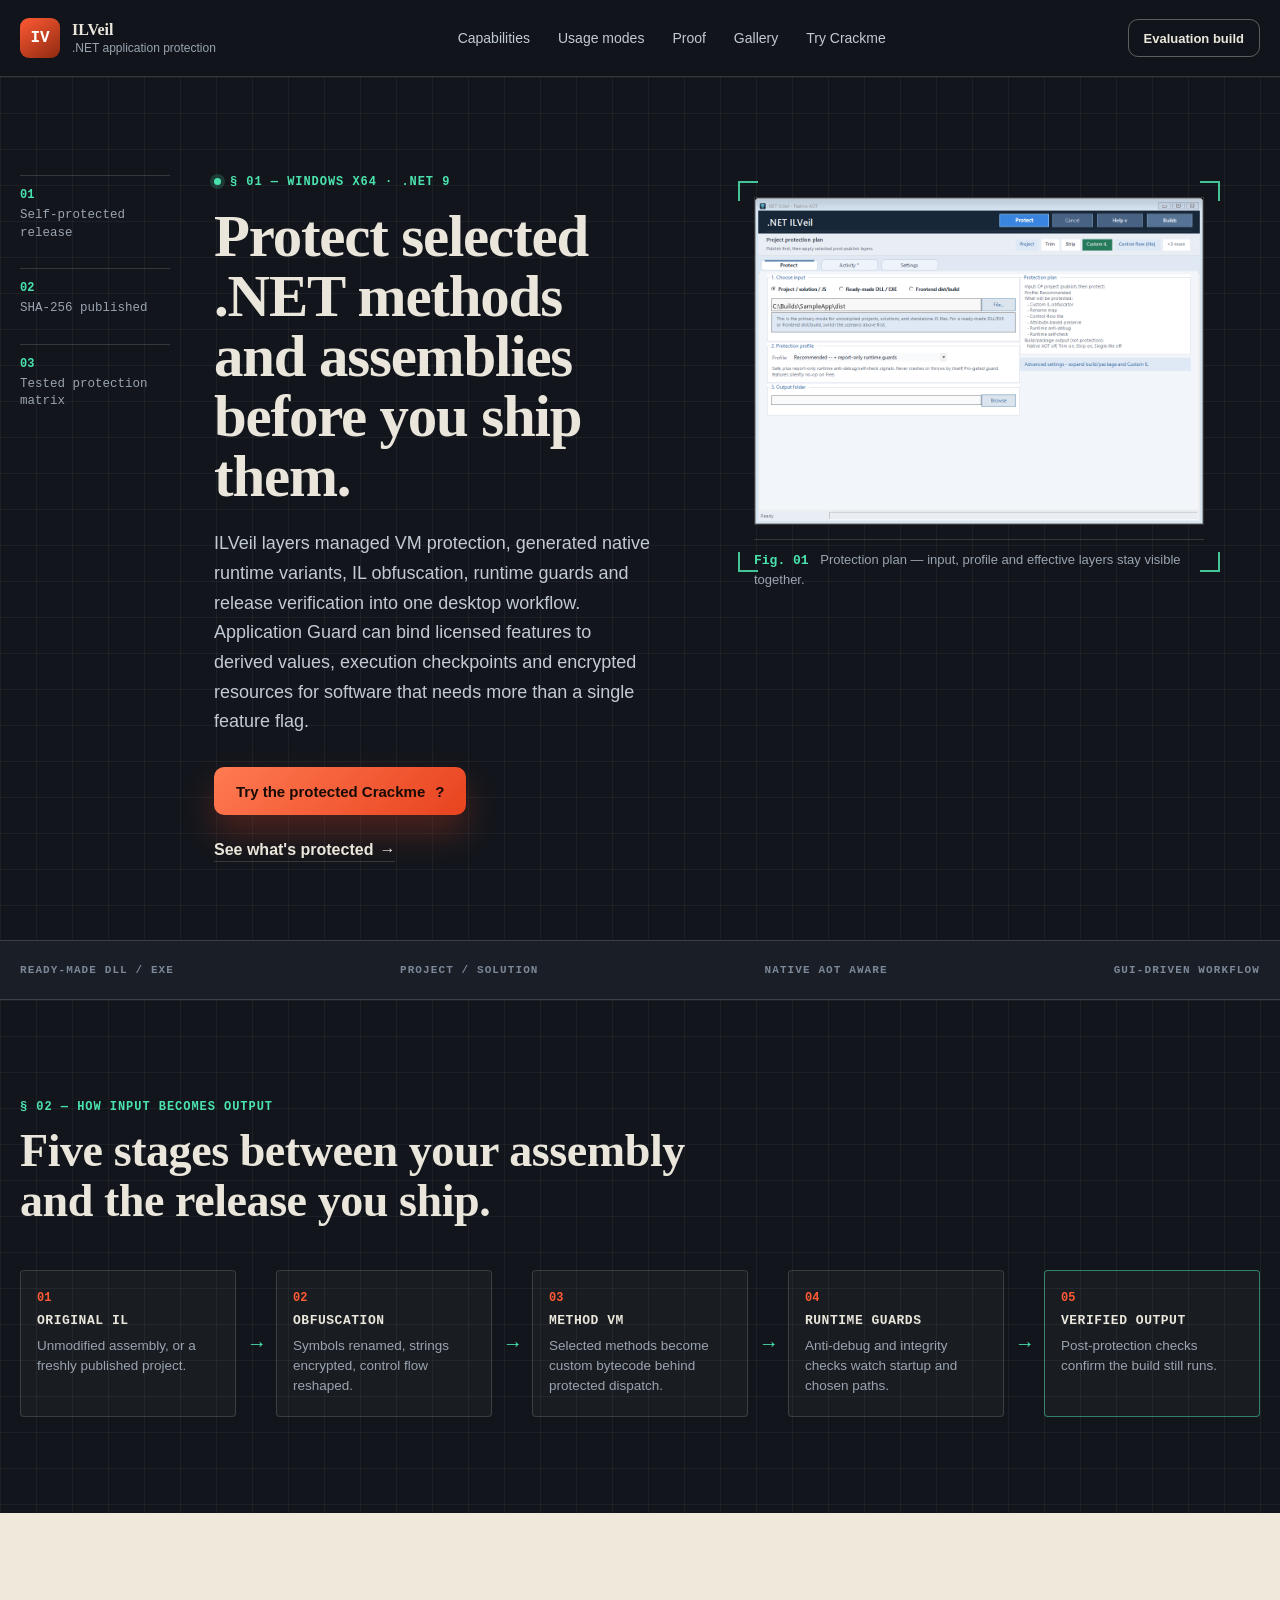
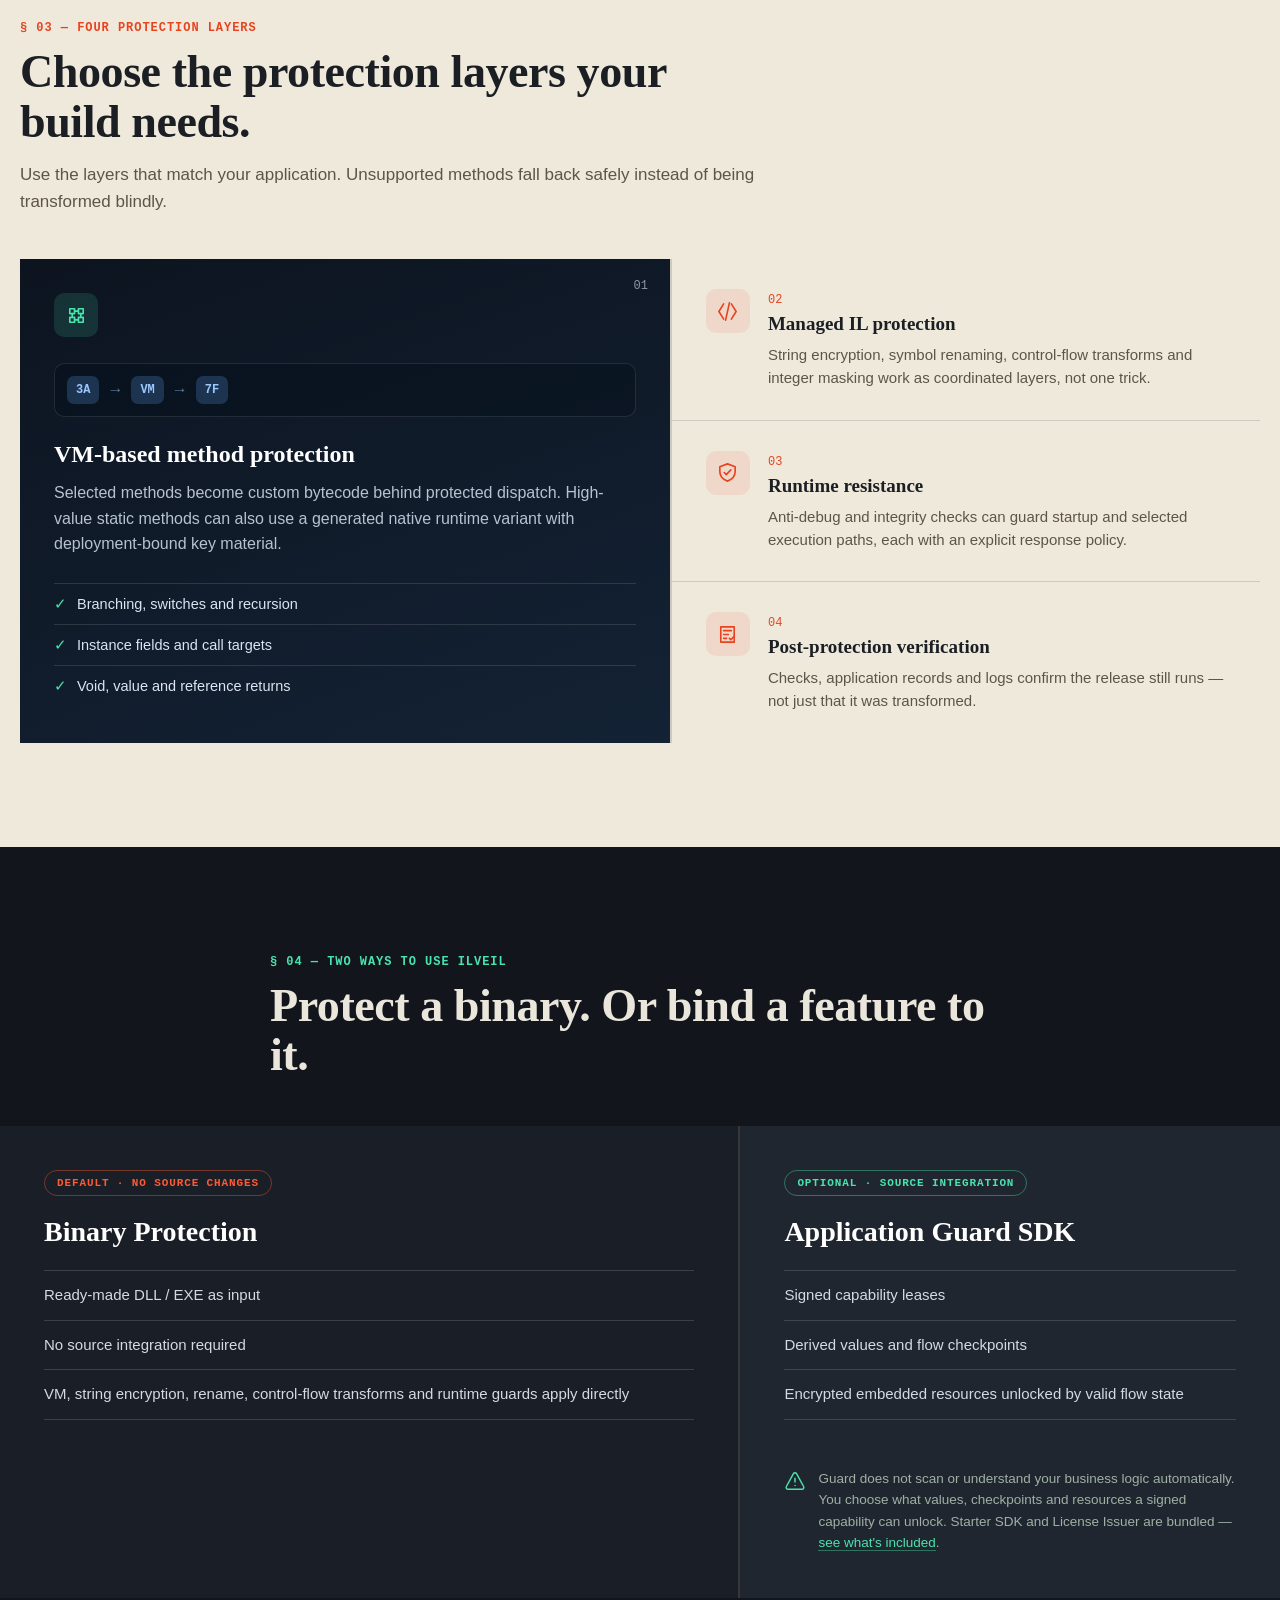
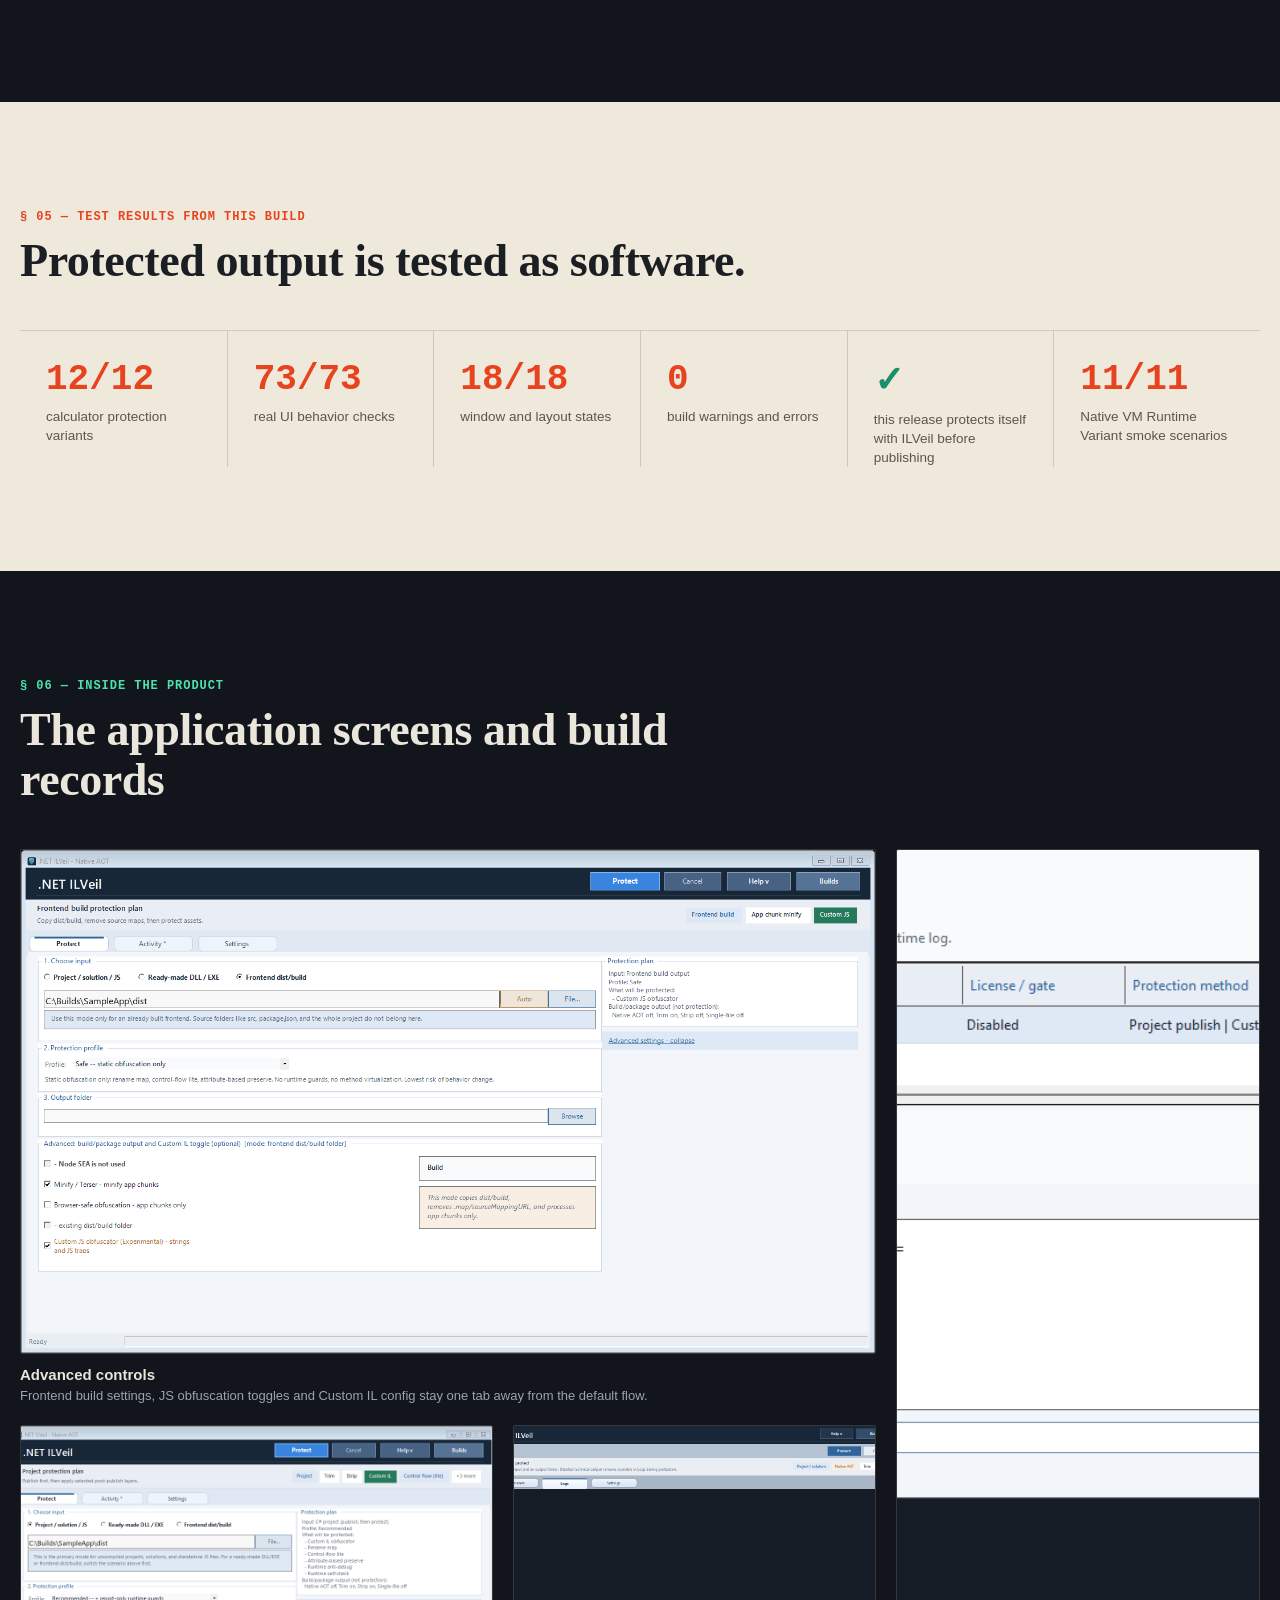
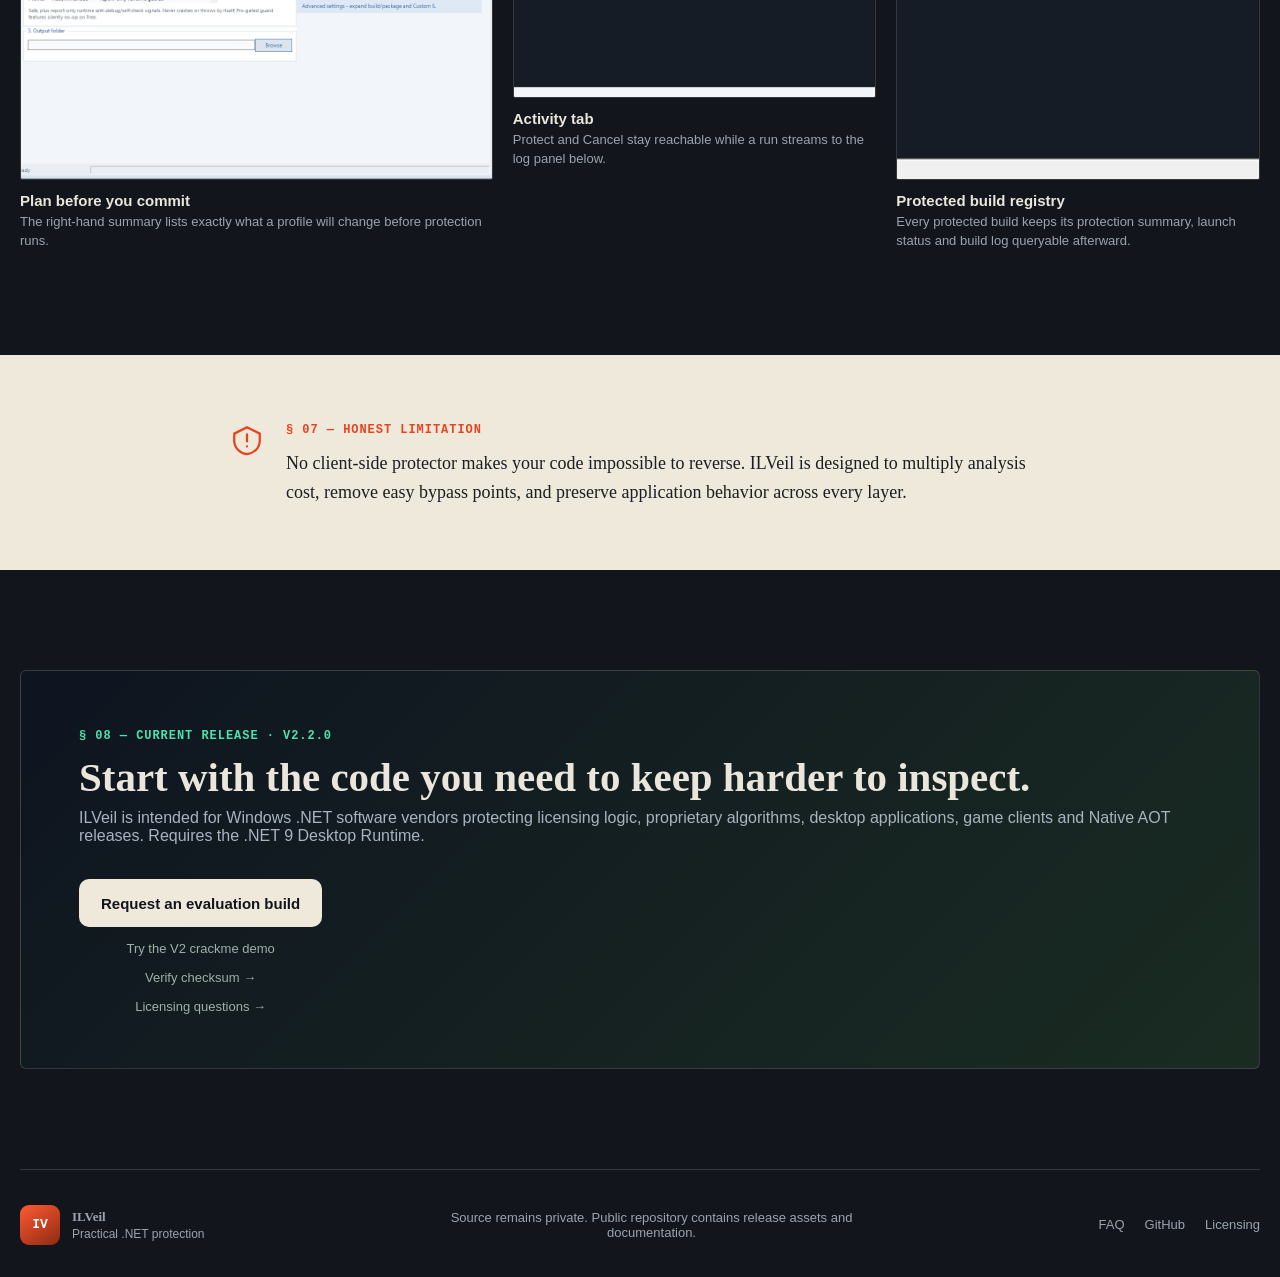
==== commit c86e76ef: "Gate protector downloads behind evaluation request" ====
--- a/index.html
+++ b/index.html
@@ -23,7 +23,7 @@
   <link rel="icon" href="./assets/appicon.ico">
   <link rel="stylesheet" href="./styles.css?v=20260712d">
   <script type="application/ld+json">
-  {"@context":"https://schema.org","@type":"SoftwareApplication","name":"ILVeil","applicationCategory":"DeveloperApplication","applicationSubCategory":".NET application protection and obfuscation","operatingSystem":"Windows 10, Windows 11","softwareVersion":"2.2.0","url":"https://denis-rz.github.io/ILVeil-Releases/","downloadUrl":"https://github.com/Denis-RZ/ILVeil-Releases/releases/download/v2.2.0/ILVeil-win-x64-2.2.0.zip","image":"https://denis-rz.github.io/ILVeil-Releases/assets/screenshots/overview-main-v2.png","description":"Windows desktop software for managed VM protection, generated native runtime variants, IL obfuscation, runtime guards and optional license-bound application flows.","offers":{"@type":"Offer","price":"0","priceCurrency":"USD","availability":"https://schema.org/InStock"}}
+  {"@context":"https://schema.org","@type":"SoftwareApplication","name":"ILVeil","applicationCategory":"DeveloperApplication","applicationSubCategory":".NET application protection and obfuscation","operatingSystem":"Windows 10, Windows 11","softwareVersion":"2.2.0","url":"https://denis-rz.github.io/ILVeil-Releases/","image":"https://denis-rz.github.io/ILVeil-Releases/assets/screenshots/overview-main-v2.png","description":"Windows desktop software for managed VM protection, generated native runtime variants, IL obfuscation, runtime guards and optional license-bound application flows.","offers":{"@type":"Offer","price":"0","priceCurrency":"USD","availability":"https://schema.org/InStock"}}
   </script>
 </head>
 <body>
@@ -34,7 +34,7 @@
       <div class="nav-links">
         <a href="#capabilities">Capabilities</a><a href="#modes">Usage modes</a><a href="#proof">Proof</a><a href="#gallery">Gallery</a><a href="./crackme.html">Try Crackme</a>
       </div>
-      <a class="button button-small button-outline" href="https://github.com/Denis-RZ/ILVeil-Releases/releases/tag/v2.2.0">v2.2.0</a>
+      <a class="button button-small button-outline" href="mailto:dengwebdev@gmail.com?subject=ILVeil%20evaluation%20build">Evaluation build</a>
     </nav>
   </header>
 
@@ -49,10 +49,10 @@
         </ul>
         <div class="hero-copy">
           <span class="kicker"><i></i>§ 01 — Windows x64 · .NET 9</span>
-          <h1>Increase the effort required to analyze and patch your .NET application.</h1>
+          <h1>Protect selected .NET methods and assemblies before you ship them.</h1>
           <p class="hero-lede">ILVeil layers managed VM protection, generated native runtime variants, IL obfuscation, runtime guards and release verification into one desktop workflow. Application Guard can bind licensed features to derived values, execution checkpoints and encrypted resources for software that needs more than a single feature flag.</p>
           <div class="hero-actions">
-            <a class="button button-primary" href="https://github.com/Denis-RZ/ILVeil-Releases/releases/download/v2.2.0/ILVeil-win-x64-2.2.0.zip">Download v2.2.0 <span>↓</span></a>
+            <a class="button button-primary" href="./crackme.html">Try the protected Crackme <span>?</span></a>
             <a class="text-link" href="#capabilities">See what's protected <span>→</span></a>
           </div>
         </div>
@@ -92,7 +92,7 @@
       <div class="shell">
         <div class="section-head">
           <span class="kicker">§ 03 — Four protection layers</span>
-          <h2>More than renamed symbols.</h2>
+          <h2>Choose the protection layers your build needs.</h2>
           <p>Use the layers that match your application. Unsupported methods fall back safely instead of being transformed blindly.</p>
         </div>
         <div class="capabilities-grid">
@@ -156,7 +156,7 @@
     <section class="section paper" id="proof">
       <div class="shell">
         <div class="section-head">
-          <span class="kicker">§ 05 — Measured protection results</span>
+          <span class="kicker">§ 05 — Test results from this build</span>
           <h2>Protected output is tested as software.</h2>
         </div>
         <div class="ledger">
@@ -174,7 +174,7 @@
       <div class="shell">
         <div class="section-head">
           <span class="kicker">§ 06 — Inside the product</span>
-          <h2>See what the protection pipeline changes.</h2>
+          <h2>The application screens and build records</h2>
         </div>
         <div class="gallery-grid">
           <figure class="shot shot-a">
@@ -210,11 +210,11 @@
     <section class="cta shell" id="download">
       <div>
         <span class="kicker kicker-verify">§ 08 — Current release · v2.2.0</span>
-        <h2>Protect the parts of your application that matter most.</h2>
+        <h2>Start with the code you need to keep harder to inspect.</h2>
         <p>ILVeil is intended for Windows .NET software vendors protecting licensing logic, proprietary algorithms, desktop applications, game clients and Native AOT releases. Requires the .NET 9 Desktop Runtime.</p>
       </div>
       <div class="cta-actions">
-        <a class="button button-light" href="https://github.com/Denis-RZ/ILVeil-Releases/releases/download/v2.2.0/ILVeil-win-x64-2.2.0.zip">Download ILVeil</a>
+        <a class="button button-light" href="mailto:dengwebdev@gmail.com?subject=ILVeil%20evaluation%20build">Request an evaluation build</a>
         <a href="https://github.com/Denis-RZ/ILVeil-Releases/releases/download/v2.2.0/ILVeil-Crackme-V2.zip">Try the V2 crackme demo</a>
         <a href="./releases/SHA256SUMS.txt">Verify checksum →</a>
         <a href="mailto:dengwebdev@gmail.com">Licensing questions →</a>
